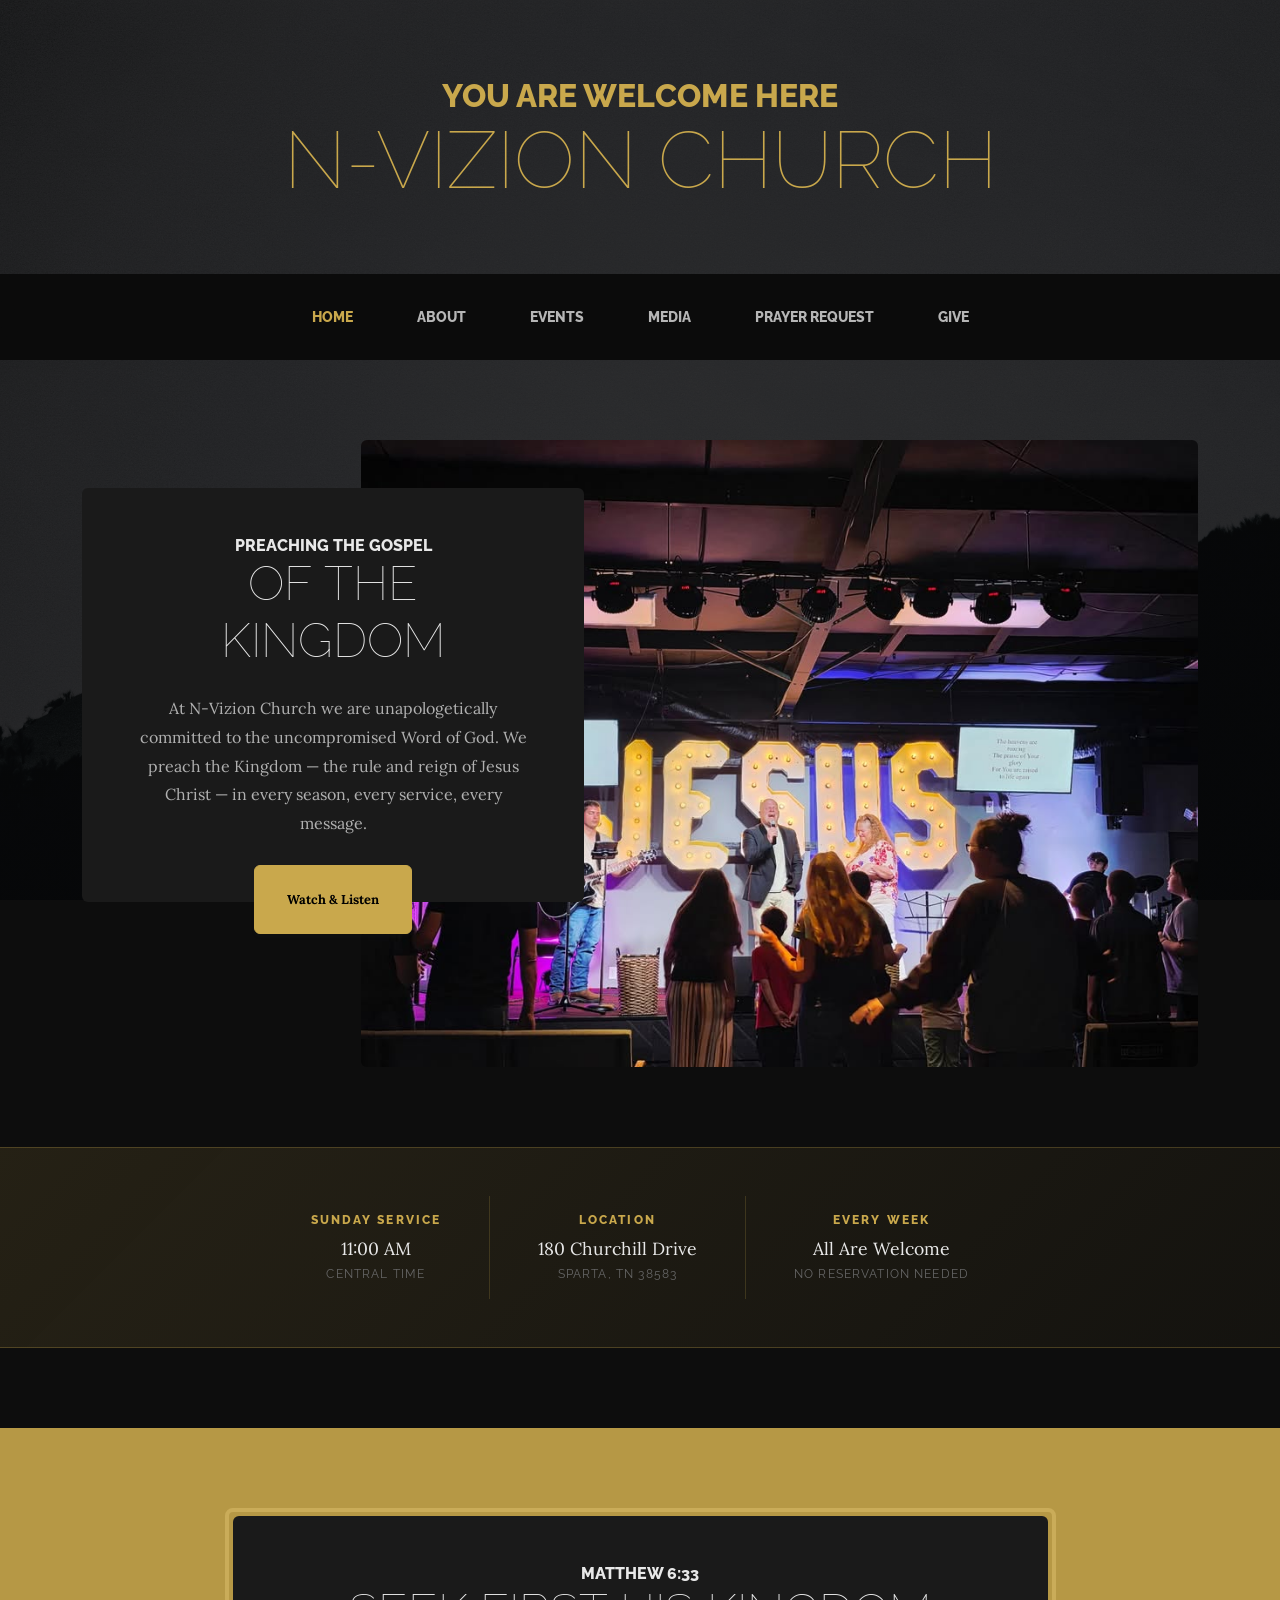
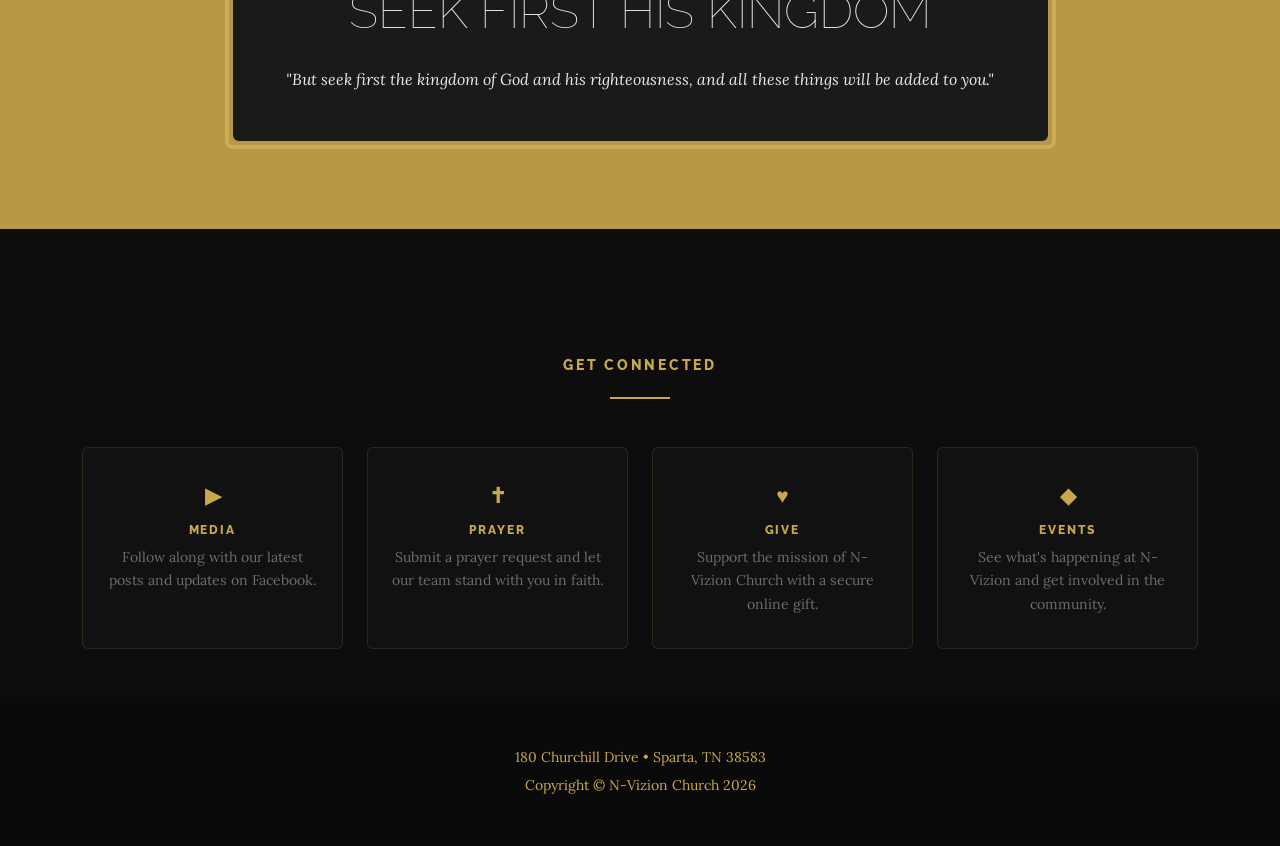
==== index.html @ b2f6b628 "V0.1" ====
<!DOCTYPE html>
<html lang="en">
    <head>
        <meta charset="utf-8" />
        <meta name="viewport" content="width=device-width, initial-scale=1, shrink-to-fit=no" />
        <meta name="description" content="N-Vizion Church — Sunday service at 11:00 AM in Sparta, TN" />
        <meta name="author" content="" />
        <title>N-Vizion Church</title>
        <link rel="icon" type="image/x-icon" href="assets/favicon.ico" />
        <link href="https://fonts.googleapis.com/css?family=Raleway:100,100i,200,200i,300,300i,400,400i,500,500i,600,600i,700,700i,800,800i,900,900i" rel="stylesheet" />
        <link href="https://fonts.googleapis.com/css?family=Lora:400,400i,700,700i" rel="stylesheet" />
        <link href="css/styles.css" rel="stylesheet" />
        <style>
            .divider-gold {
                width: 60px;
                height: 2px;
                background-color: #c9a84c;
                margin: 1.5rem auto;
            }

            /* ── Service info band ── */
            .service-band {
                background: linear-gradient(135deg, rgba(201,168,76,0.13) 0%, rgba(201,168,76,0.04) 100%);
                border-top: 1px solid rgba(201,168,76,0.27);
                border-bottom: 1px solid rgba(201,168,76,0.27);
                padding: 3rem 0;
            }
            .service-grid {
                display: flex;
                justify-content: center;
                align-items: stretch;
                gap: 0;
                flex-wrap: wrap;
            }
            .service-item {
                text-align: center;
                padding: 1rem 3rem;
                border-right: 1px solid rgba(201,168,76,0.2);
            }
            .service-item:last-child { border-right: none; }
            @media (max-width: 576px) {
                .service-item { border-right: none; border-bottom: 1px solid rgba(201,168,76,0.2); padding: 1.25rem 1.5rem; }
                .service-item:last-child { border-bottom: none; }
            }
            .service-item .label {
                font-family: 'Raleway', sans-serif;
                font-weight: 800;
                font-size: 0.72rem;
                letter-spacing: 0.18em;
                text-transform: uppercase;
                color: #c9a84c;
                margin-bottom: 0.4rem;
            }
            .service-item .value {
                font-family: 'Lora', serif;
                font-size: 1.1rem;
                color: #e8e8e8;
                line-height: 1.5;
            }
            .service-item .sub {
                font-family: 'Raleway', sans-serif;
                font-size: 0.72rem;
                color: #666;
                letter-spacing: 0.1em;
                text-transform: uppercase;
                margin-top: 0.2rem;
            }

            /* ── Quick links row ── */
            .quick-links {
                padding: 3rem 0;
            }
            .quick-link-card {
                background-color: #111111;
                border: 1px solid rgba(201,168,76,0.15);
                border-radius: 0.375rem;
                padding: 2rem 1.5rem;
                text-align: center;
                text-decoration: none;
                display: block;
                height: 100%;
                transition: border-color 0.2s, transform 0.15s;
            }
            .quick-link-card:hover {
                border-color: rgba(201,168,76,0.5);
                transform: translateY(-3px);
                text-decoration: none;
            }
            .quick-link-card .ql-symbol {
                font-family: 'Raleway', sans-serif;
                font-size: 1.3rem;
                font-weight: 800;
                color: #c9a84c;
                display: block;
                margin-bottom: 0.75rem;
            }
            .quick-link-card h4 {
                font-family: 'Raleway', sans-serif;
                font-weight: 800;
                font-size: 0.78rem;
                letter-spacing: 0.16em;
                text-transform: uppercase;
                color: #c9a84c;
                margin-bottom: 0.5rem;
            }
            .quick-link-card p {
                font-family: 'Lora', serif;
                font-size: 0.88rem;
                color: #6c6c6c;
                margin-bottom: 0;
                line-height: 1.65;
            }
        </style>
    </head>
    <body>
        <header>
            <h1 class="site-heading text-center text-faded d-none d-lg-block">
                <span class="site-heading-upper text-primary mb-3">You Are Welcome Here</span>
                <span class="site-heading-lower">N-Vizion Church</span>
            </h1>
        </header>

        <nav class="navbar navbar-expand-lg navbar-dark py-lg-4" id="mainNav">
            <div class="container">
                <a class="navbar-brand text-uppercase fw-bold d-lg-none" href="index.html">N-Vizion</a>
                <button class="navbar-toggler" type="button" data-bs-toggle="collapse" data-bs-target="#navbarSupportedContent" aria-controls="navbarSupportedContent" aria-expanded="false" aria-label="Toggle navigation"><span class="navbar-toggler-icon"></span></button>
                <div class="collapse navbar-collapse" id="navbarSupportedContent">
                    <ul class="navbar-nav mx-auto">
                        <li class="nav-item active px-lg-4"><a class="nav-link text-uppercase" href="index.html">Home</a></li>
                        <li class="nav-item px-lg-4"><a class="nav-link text-uppercase" href="about.html">About</a></li>
                        <li class="nav-item px-lg-4"><a class="nav-link text-uppercase" href="Events.html">Events</a></li>
                        <li class="nav-item px-lg-4"><a class="nav-link text-uppercase" href="Media.html">Media</a></li>
                        <li class="nav-item px-lg-4"><a class="nav-link text-uppercase" href="Prayer Request.html">Prayer Request</a></li>
                        <li class="nav-item px-lg-4"><a class="nav-link text-uppercase" href="Give.html">Give</a></li>
                    </ul>
                </div>
            </div>
        </nav>

        <!-- Intro image + Kingdom message -->
        <section class="page-section clearfix">
            <div class="container">
                <div class="intro">
                    <img class="intro-img img-fluid mb-3 mb-lg-0 rounded" src="assets/img/intro.jpg" alt="N-Vizion Church" />
                    <div class="intro-text left-0 text-center bg-faded p-5 rounded">
                        <h2 class="section-heading mb-4">
                            <span class="section-heading-upper">Preaching the Gospel</span>
                            <span class="section-heading-lower">of the Kingdom</span>
                        </h2>
                        <p class="mb-3" style="font-family:'Lora',serif; color:#b0b0b0; line-height:1.8;">
                            At N-Vizion Church we are unapologetically committed to the uncompromised Word of God. We preach the Kingdom — the rule and reign of Jesus Christ — in every season, every service, every message.
                        </p>
                        <div class="intro-button mx-auto">
                            <a class="btn btn-primary btn-xl" href="Media.html">Watch &amp; Listen</a>
                        </div>
                    </div>
                </div>
            </div>
        </section>

        <!-- Service info band -->
        <div class="service-band">
            <div class="container">
                <div class="service-grid">
                    <div class="service-item">
                        <div class="label">Sunday Service</div>
                        <div class="value">11:00 AM</div>
                        <div class="sub">Central Time</div>
                    </div>
                    <div class="service-item">
                        <div class="label">Location</div>
                        <div class="value">180 Churchill Drive</div>
                        <div class="sub">Sparta, TN 38583</div>
                    </div>
                    <div class="service-item">
                        <div class="label">Every Week</div>
                        <div class="value">All Are Welcome</div>
                        <div class="sub">No reservation needed</div>
                    </div>
                </div>
            </div>
        </div>

        <!-- Scripture CTA band -->
        <section class="page-section cta">
            <div class="container">
                <div class="row">
                    <div class="col-xl-9 mx-auto">
                        <div class="cta-inner bg-faded text-center rounded">
                            <h2 class="section-heading mb-4">
                                <span class="section-heading-upper">Matthew 6:33</span>
                                <span class="section-heading-lower">Seek First His Kingdom</span>
                            </h2>
                            <p class="mb-0" style="font-family:'Lora',serif; font-style:italic;">
                                "But seek first the kingdom of God and his righteousness, and all these things will be added to you."
                            </p>
                        </div>
                    </div>
                </div>
            </div>
        </section>

        <!-- Quick links -->
        <section class="quick-links">
            <div class="container">
                <div class="row justify-content-center mb-4">
                    <div class="col-12 text-center">
                        <h3 style="font-family:'Raleway',sans-serif; font-weight:800; font-size:0.85rem; letter-spacing:0.2em; text-transform:uppercase; color:#c9a84c;">Get Connected</h3>
                        <div class="divider-gold"></div>
                    </div>
                </div>
                <div class="row g-4 justify-content-center">
                    <div class="col-md-3 col-sm-6">
                        <a class="quick-link-card" href="Media.html">
                            <span class="ql-symbol">&#9654;&#65038;</span>
                            <h4>Media</h4>
                            <p>Follow along with our latest posts and updates on Facebook.</p>
                        </a>
                    </div>
                    <div class="col-md-3 col-sm-6">
                        <a class="quick-link-card" href="Prayer Request.html">
                            <span class="ql-symbol">&#10013;&#65038;</span>
                            <h4>Prayer</h4>
                            <p>Submit a prayer request and let our team stand with you in faith.</p>
                        </a>
                    </div>
                    <div class="col-md-3 col-sm-6">
                        <a class="quick-link-card" href="Give.html">
                            <span class="ql-symbol">&#9829;&#65038;</span>
                            <h4>Give</h4>
                            <p>Support the mission of N-Vizion Church with a secure online gift.</p>
                        </a>
                    </div>
                    <div class="col-md-3 col-sm-6">
                        <a class="quick-link-card" href="Events.html">
                            <span class="ql-symbol">&#9670;&#65038;</span>
                            <h4>Events</h4>
                            <p>See what's happening at N-Vizion and get involved in the community.</p>
                        </a>
                    </div>
                </div>
            </div>
        </section>

        <footer class="footer text-faded text-center py-5">
            <div class="container">
                <p class="m-0 small">180 Churchill Drive &bull; Sparta, TN 38583</p>
                <p class="m-0 small mt-1">Copyright &copy; N-Vizion Church 2026</p>
            </div>
        </footer>

        <script src="https://cdn.jsdelivr.net/npm/bootstrap@5.2.3/dist/js/bootstrap.bundle.min.js"></script>
        <script src="js/scripts.js"></script>
    </body>
</html>
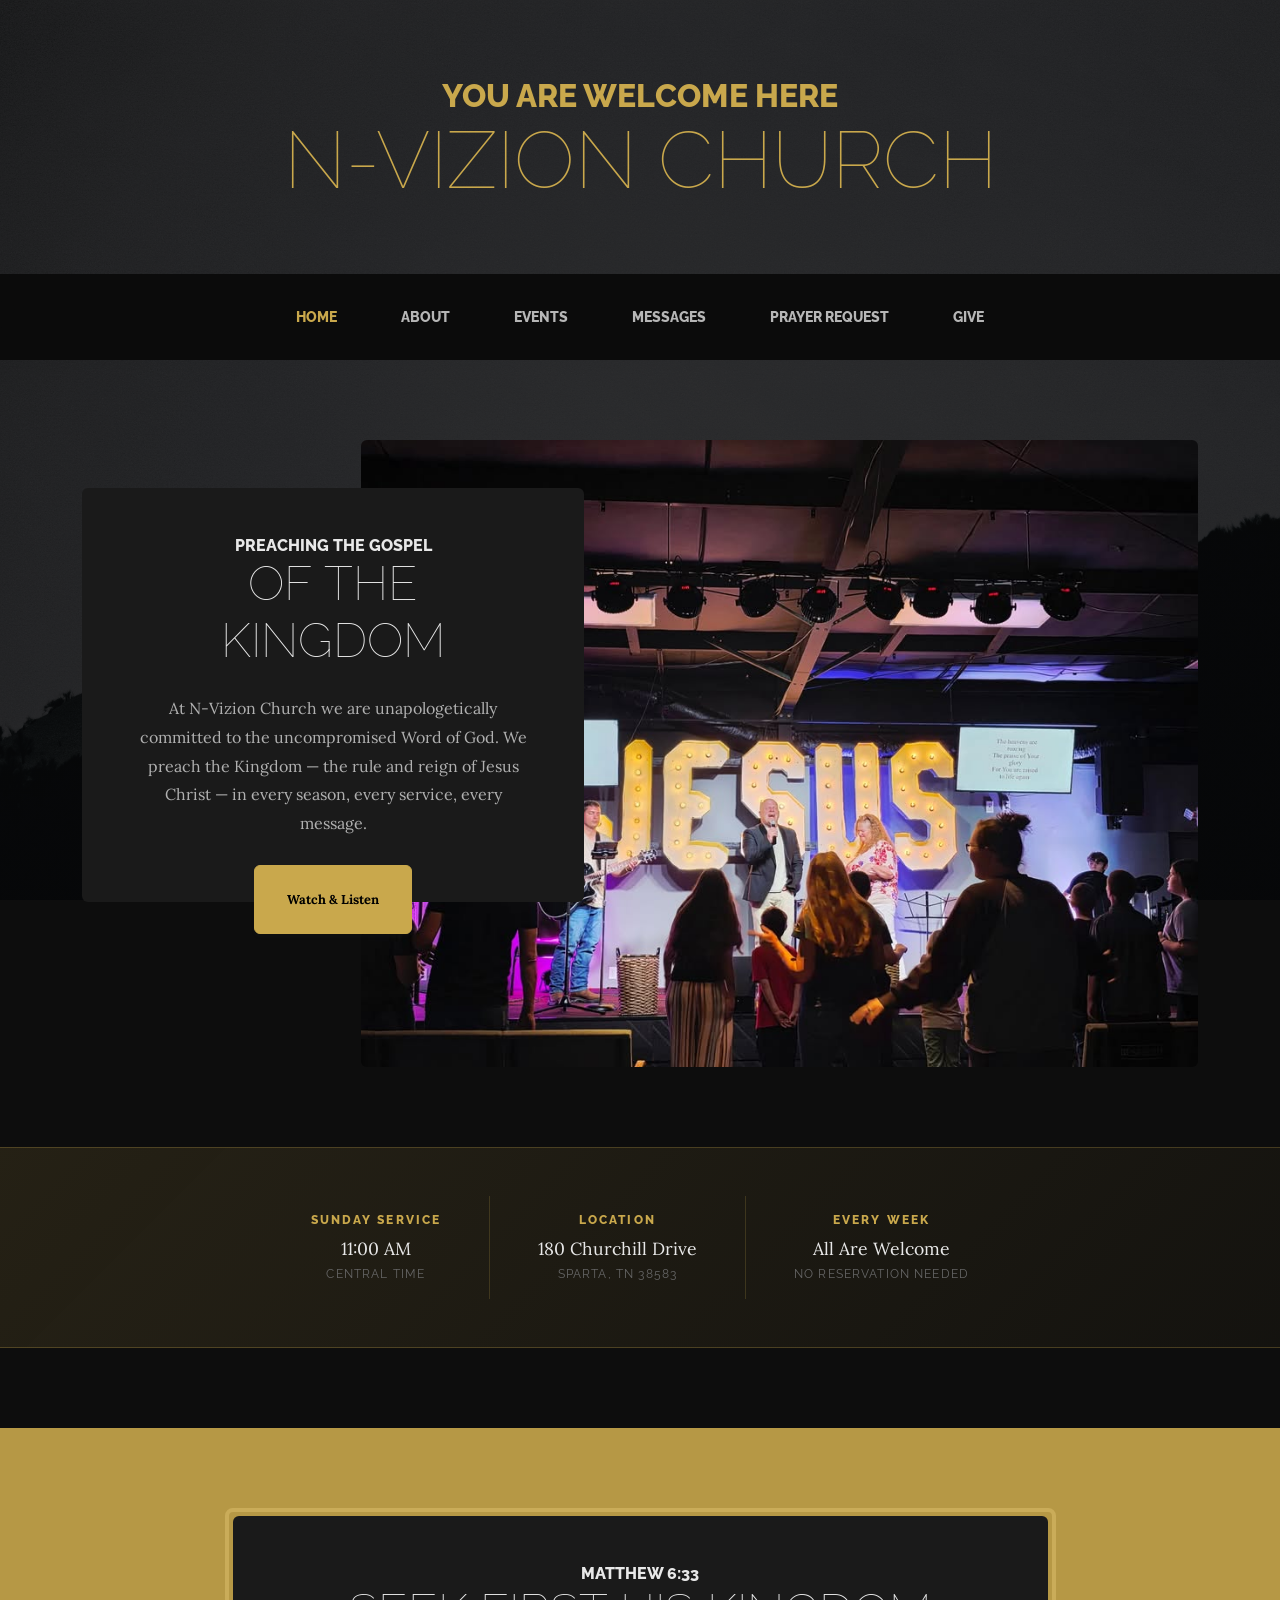
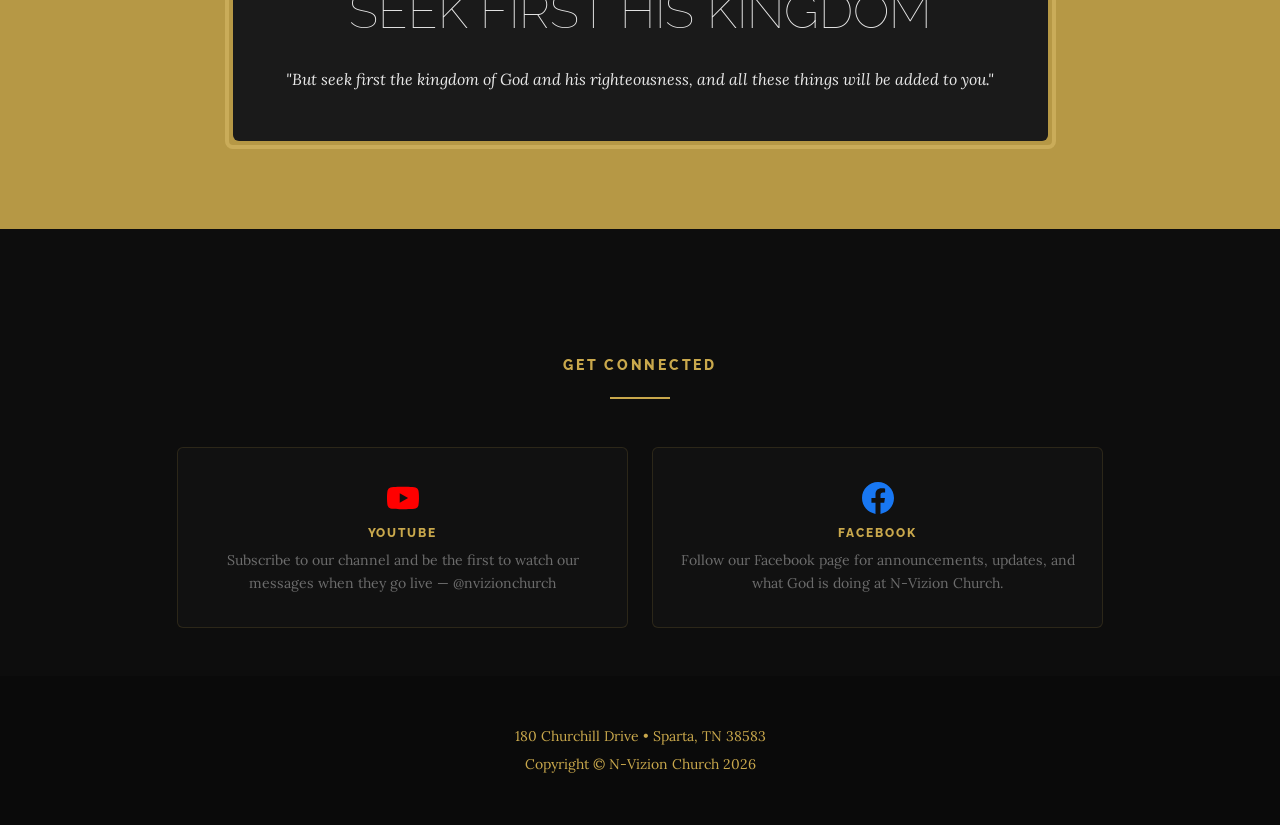
==== commit a6e88c6a: "1.10" ====
--- a/index.html
+++ b/index.html
@@ -10,6 +10,7 @@
         <link href="https://fonts.googleapis.com/css?family=Raleway:100,100i,200,200i,300,300i,400,400i,500,500i,600,600i,700,700i,800,800i,900,900i" rel="stylesheet" />
         <link href="https://fonts.googleapis.com/css?family=Lora:400,400i,700,700i" rel="stylesheet" />
         <link href="css/styles.css" rel="stylesheet" />
+        <link href="css/mobile.css" rel="stylesheet" />
         <style>
             .divider-gold {
                 width: 60px;
@@ -129,7 +130,7 @@
                         <li class="nav-item active px-lg-4"><a class="nav-link text-uppercase" href="index.html">Home</a></li>
                         <li class="nav-item px-lg-4"><a class="nav-link text-uppercase" href="about.html">About</a></li>
                         <li class="nav-item px-lg-4"><a class="nav-link text-uppercase" href="Events.html">Events</a></li>
-                        <li class="nav-item px-lg-4"><a class="nav-link text-uppercase" href="Media.html">Media</a></li>
+                        <li class="nav-item px-lg-4"><a class="nav-link text-uppercase" href="Media.html">Messages</a></li>
                         <li class="nav-item px-lg-4"><a class="nav-link text-uppercase" href="Prayer Request.html">Prayer Request</a></li>
                         <li class="nav-item px-lg-4"><a class="nav-link text-uppercase" href="Give.html">Give</a></li>
                     </ul>
@@ -141,7 +142,7 @@
         <section class="page-section clearfix">
             <div class="container">
                 <div class="intro">
-                    <img class="intro-img img-fluid mb-3 mb-lg-0 rounded" src="assets/img/intro.jpg" alt="N-Vizion Church" />
+                    <img class="intro-img img-fluid mb-3 mb-lg-0 rounded" src="assets/img/intro.jpg" alt="N-Vizion Church" style="object-fit:cover; object-position: center 30%;" />
                     <div class="intro-text left-0 text-center bg-faded p-5 rounded">
                         <h2 class="section-heading mb-4">
                             <span class="section-heading-upper">Preaching the Gospel</span>
@@ -200,7 +201,7 @@
             </div>
         </section>
 
-        <!-- Quick links -->
+        <!-- Get Connected — Socials -->
         <section class="quick-links">
             <div class="container">
                 <div class="row justify-content-center mb-4">
@@ -210,34 +211,33 @@
                     </div>
                 </div>
                 <div class="row g-4 justify-content-center">
-                    <div class="col-md-3 col-sm-6">
-                        <a class="quick-link-card" href="Media.html">
-                            <span class="ql-symbol">&#9654;&#65038;</span>
-                            <h4>Media</h4>
-                            <p>Follow along with our latest posts and updates on Facebook.</p>
+
+                    <!-- YouTube -->
+                    <div class="col-md-5 col-sm-10">
+                        <a class="quick-link-card social-card" href="https://www.youtube.com/@nvizionchurch" target="_blank" rel="noopener noreferrer">
+                            <span class="ql-symbol social-icon yt-icon">
+                                <svg viewBox="0 0 24 24" xmlns="http://www.w3.org/2000/svg" style="width:2rem;height:2rem;fill:#ff0000;display:inline-block;vertical-align:middle;">
+                                    <path d="M23.498 6.186a3.016 3.016 0 0 0-2.122-2.136C19.505 3.545 12 3.545 12 3.545s-7.505 0-9.377.505A3.017 3.017 0 0 0 .502 6.186C0 8.07 0 12 0 12s0 3.93.502 5.814a3.016 3.016 0 0 0 2.122 2.136c1.871.505 9.376.505 9.376.505s7.505 0 9.377-.505a3.015 3.015 0 0 0 2.122-2.136C24 15.93 24 12 24 12s0-3.93-.502-5.814zM9.545 15.568V8.432L15.818 12l-6.273 3.568z"/>
+                                </svg>
+                            </span>
+                            <h4>YouTube</h4>
+                            <p>Subscribe to our channel and be the first to watch our messages when they go live — @nvizionchurch</p>
                         </a>
                     </div>
-                    <div class="col-md-3 col-sm-6">
-                        <a class="quick-link-card" href="Prayer Request.html">
-                            <span class="ql-symbol">&#10013;&#65038;</span>
-                            <h4>Prayer</h4>
-                            <p>Submit a prayer request and let our team stand with you in faith.</p>
+
+                    <!-- Facebook -->
+                    <div class="col-md-5 col-sm-10">
+                        <a class="quick-link-card social-card" href="https://www.facebook.com/profile.php?id=100090860762618&mibextid=ZbWKwL" target="_blank" rel="noopener noreferrer">
+                            <span class="ql-symbol social-icon fb-icon">
+                                <svg viewBox="0 0 24 24" xmlns="http://www.w3.org/2000/svg" style="width:2rem;height:2rem;fill:#1877f2;display:inline-block;vertical-align:middle;">
+                                    <path d="M24 12.073c0-6.627-5.373-12-12-12s-12 5.373-12 12c0 5.99 4.388 10.954 10.125 11.854v-8.385H7.078v-3.47h3.047V9.43c0-3.007 1.792-4.669 4.533-4.669 1.312 0 2.686.235 2.686.235v2.953H15.83c-1.491 0-1.956.925-1.956 1.874v2.25h3.328l-.532 3.47h-2.796v8.385C19.612 23.027 24 18.062 24 12.073z"/>
+                                </svg>
+                            </span>
+                            <h4>Facebook</h4>
+                            <p>Follow our Facebook page for announcements, updates, and what God is doing at N-Vizion Church.</p>
                         </a>
                     </div>
-                    <div class="col-md-3 col-sm-6">
-                        <a class="quick-link-card" href="Give.html">
-                            <span class="ql-symbol">&#9829;&#65038;</span>
-                            <h4>Give</h4>
-                            <p>Support the mission of N-Vizion Church with a secure online gift.</p>
-                        </a>
-                    </div>
-                    <div class="col-md-3 col-sm-6">
-                        <a class="quick-link-card" href="Events.html">
-                            <span class="ql-symbol">&#9670;&#65038;</span>
-                            <h4>Events</h4>
-                            <p>See what's happening at N-Vizion and get involved in the community.</p>
-                        </a>
-                    </div>
+
                 </div>
             </div>
         </section>
--- a/css/mobile.css
+++ b/css/mobile.css
@@ -0,0 +1,314 @@
+/*
+ * N-Vizion Church — Mobile Stylesheet
+ * Loaded after styles.css on every page.
+ * Covers all custom components across the site at three breakpoints:
+ *   md  ≤ 991px  (tablets in portrait, large phones landscape)
+ *   sm  ≤ 767px  (phones landscape / small tablets)
+ *   xs  ≤ 575px  (phones portrait — primary mobile target)
+ */
+
+/* ─────────────────────────────────────────────
+   GLOBAL
+───────────────────────────────────────────── */
+@media (max-width: 991px) {
+    .page-section { padding-top: 3.5rem; padding-bottom: 3.5rem; }
+    .section-heading-lower { font-size: 2.25rem; }
+}
+
+@media (max-width: 767px) {
+    .page-section { padding-top: 2.75rem; padding-bottom: 2.75rem; }
+    .section-heading-lower {
+        font-size: 1.85rem;
+        word-break: break-word;
+        overflow-wrap: break-word;
+    }
+    .section-heading-upper { font-size: 0.7rem; letter-spacing: 0.15em; }
+}
+
+@media (max-width: 575px) {
+    .page-section { padding-top: 2.25rem; padding-bottom: 2.25rem; }
+    .section-heading-lower { font-size: 1.45rem; }
+
+    /* Prevent horizontal overflow */
+    body { overflow-x: hidden; }
+    .container { padding-left: 1.1rem; padding-right: 1.1rem; }
+
+    /* Guard all headings against overflow */
+    .section-heading-lower,
+    .section-heading-upper,
+    h2, h3, h4 {
+        word-break: break-word;
+        overflow-wrap: break-word;
+    }
+
+    /* CTA inner box */
+    .cta-inner { padding: 2rem 1.25rem !important; }
+    .cta-inner p { font-size: 0.9rem !important; }
+}
+
+/* ─────────────────────────────────────────────
+   NAVIGATION
+───────────────────────────────────────────── */
+@media (max-width: 991px) {
+    /* Give the collapsed nav some breathing room */
+    #navbarSupportedContent .navbar-nav { padding: 0.75rem 0; }
+    #navbarSupportedContent .nav-item { text-align: center; padding: 0 !important; }
+    #navbarSupportedContent .nav-link { padding: 0.6rem 1rem !important; }
+}
+
+/* ─────────────────────────────────────────────
+   HOME PAGE — service band
+───────────────────────────────────────────── */
+@media (max-width: 575px) {
+    .service-grid { flex-direction: column; }
+    .service-item {
+        border-right: none !important;
+        border-bottom: 1px solid rgba(201,168,76,0.2);
+        padding: 1.1rem 1rem;
+        width: 100%;
+    }
+    .service-item:last-child { border-bottom: none; }
+    .service-item .value { font-size: 1rem; }
+}
+
+/* ─────────────────────────────────────────────
+   HOME PAGE — Get Connected social cards
+───────────────────────────────────────────── */
+@media (max-width: 575px) {
+    .quick-link-card { padding: 1.5rem 1.1rem; }
+    .quick-link-card h4 { font-size: 0.8rem; }
+    .quick-link-card p { font-size: 0.85rem; }
+}
+
+/* ─────────────────────────────────────────────
+   ABOUT PAGE — pastor section (photo + letter)
+───────────────────────────────────────────── */
+@media (max-width: 767px) {
+    .pastor-photo {
+        max-height: 380px;
+        width: 100%;
+    }
+}
+
+@media (max-width: 575px) {
+    .pastor-photo { max-height: 280px; }
+
+    .welcome-card { padding: 1.75rem 1.25rem !important; }
+    .welcome-card p { font-size: 0.95rem; }
+    .welcome-signature { font-size: 0.68rem; }
+}
+
+/* ─────────────────────────────────────────────
+   ABOUT PAGE — belief cards
+───────────────────────────────────────────── */
+@media (max-width: 575px) {
+    .belief-card { padding: 1.5rem 1.25rem; }
+    .belief-card p { font-size: 0.88rem; }
+}
+
+/* ─────────────────────────────────────────────
+   ABOUT PAGE — Life at N-Vizion gallery
+───────────────────────────────────────────── */
+@media (max-width: 767px) {
+    .gallery-photo[style*="height:420px"] {
+        height: 260px !important;
+    }
+    .gallery-photo-tall { height: 240px !important; }
+}
+
+@media (max-width: 575px) {
+    .gallery-photo[style*="height:420px"] {
+        height: 200px !important;
+    }
+    .gallery-photo-tall { height: 200px !important; }
+    .gallery-photo-short { height: 160px !important; }
+    .gallery-caption { font-size: 0.6rem; }
+}
+
+/* ─────────────────────────────────────────────
+   ABOUT PAGE — visit strip
+───────────────────────────────────────────── */
+@media (max-width: 575px) {
+    .visit-strip { padding: 1.25rem 1rem; }
+    .visit-item {
+        border-right: none !important;
+        border-bottom: 1px solid rgba(201,168,76,0.15);
+        padding: 0.85rem 1rem;
+    }
+    .visit-item:last-child { border-bottom: none !important; }
+    .visit-item .v-value { font-size: 0.95rem; }
+}
+
+/* ─────────────────────────────────────────────
+   GIVE PAGE — giving card
+───────────────────────────────────────────── */
+@media (max-width: 575px) {
+    .giving-card { padding: 2.25rem 1.25rem !important; }
+
+    .btn-give {
+        display: block;
+        width: 100%;
+        text-align: center;
+        padding: 1rem 1.5rem !important;
+    }
+
+    .secure-badges {
+        flex-direction: column;
+        align-items: center;
+        gap: 0.65rem !important;
+    }
+
+    .give-way-card { padding: 1.5rem 1.1rem; }
+    .give-way-card p { font-size: 0.88rem; }
+}
+
+/* ─────────────────────────────────────────────
+   GIVE PAGE — scripture band
+───────────────────────────────────────────── */
+@media (max-width: 575px) {
+    .scripture-text, .promise-text {
+        font-size: 1rem !important;
+        line-height: 1.75 !important;
+    }
+    .scripture-band, .promise-band { padding: 2rem 0; }
+}
+
+/* ─────────────────────────────────────────────
+   PRAYER REQUEST PAGE — pillars
+───────────────────────────────────────────── */
+@media (max-width: 575px) {
+    .pillar-item { padding: 1rem 1rem; }
+    .pillar-icon { font-size: 1.2rem; }
+    .pillar-item h4 { font-size: 0.72rem; }
+    .pillar-item p { font-size: 0.85rem; max-width: 100%; }
+}
+
+/* ─────────────────────────────────────────────
+   PRAYER REQUEST PAGE — form
+───────────────────────────────────────────── */
+@media (max-width: 575px) {
+    .prayer-form { padding: 1.75rem 1.1rem !important; }
+    .prayer-form .form-row { grid-template-columns: 1fr !important; gap: 0 !important; }
+    .prayer-form textarea { min-height: 180px !important; }
+
+    /* Radio buttons: stack on very narrow screens */
+    .radio-group {
+        flex-direction: column;
+        gap: 0.65rem;
+    }
+
+    /* Submit row: stack button and note */
+    .d-flex.align-items-center.justify-content-between.flex-wrap {
+        flex-direction: column;
+        align-items: flex-start !important;
+        gap: 0.75rem;
+    }
+
+    .btn-submit {
+        width: 100%;
+        text-align: center;
+        padding: 0.9rem 1.5rem !important;
+    }
+}
+
+/* ─────────────────────────────────────────────
+   MESSAGES PAGE — coming-soon card
+───────────────────────────────────────────── */
+@media (max-width: 575px) {
+    .coming-soon-card { padding: 2.25rem 1.25rem !important; }
+    .coming-soon-card p { font-size: 0.92rem; }
+    .coming-soon-symbol { font-size: 1.5rem; }
+
+    .btn-youtube {
+        width: 100%;
+        justify-content: center;
+        text-align: center;
+        font-size: 0.78rem !important;
+    }
+
+    /* Notify strip: stack on mobile */
+    .notify-strip {
+        flex-direction: column;
+        text-align: center;
+        padding: 1.25rem 1rem;
+    }
+    .notify-strip .btn-youtube {
+        align-self: center;
+    }
+}
+
+/* ─────────────────────────────────────────────
+   MESSAGES PAGE — video placeholder grid
+───────────────────────────────────────────── */
+@media (max-width: 575px) {
+    .video-card-body { padding: 0.85rem 1rem 1.1rem; }
+    .video-card-title { font-size: 0.82rem; }
+    .grid-label { font-size: 0.7rem; letter-spacing: 0.14em; }
+}
+
+/* ─────────────────────────────────────────────
+   MAINTENANCE PAGES (Events placeholder)
+───────────────────────────────────────────── */
+@media (max-width: 767px) {
+    .maintenance-card { padding: 2.75rem 1.75rem; }
+    .maintenance-symbol { font-size: 2rem; }
+    .maintenance-card p { font-size: 0.92rem; }
+}
+
+@media (max-width: 575px) {
+    .maintenance-card {
+        padding: 2rem 1.1rem !important;
+        /* Ensure nothing bleeds outside the card */
+        overflow: hidden;
+        max-width: 100%;
+    }
+
+    /* Shrink the [ ! ] badge */
+    .maintenance-symbol {
+        font-size: 1.5rem;
+        letter-spacing: 0.06em;
+        margin-bottom: 1rem;
+    }
+
+    /* Headings inside the card — keep them tight */
+    .maintenance-card .section-heading-upper {
+        font-size: 0.62rem;
+        letter-spacing: 0.14em;
+    }
+    .maintenance-card .section-heading-lower {
+        font-size: 1.25rem !important;
+        word-break: break-word;
+        overflow-wrap: break-word;
+        hyphens: auto;
+    }
+
+    .maintenance-card .divider-gold { margin: 1rem auto; }
+
+    .maintenance-card p {
+        font-size: 0.88rem;
+        line-height: 1.75;
+        margin-bottom: 1.5rem;
+    }
+
+    /* Stack the two buttons full-width */
+    .maintenance-card .d-flex {
+        flex-direction: column;
+        align-items: stretch;
+        gap: 0.75rem !important;
+    }
+    .maintenance-card .btn {
+        width: 100%;
+        text-align: center;
+        padding: 0.85rem 1rem !important;
+        font-size: 0.78rem !important;
+        letter-spacing: 0.12em;
+    }
+}
+
+/* ─────────────────────────────────────────────
+   FOOTER
+───────────────────────────────────────────── */
+@media (max-width: 575px) {
+    .footer { padding: 2rem 0 !important; }
+    .footer p { font-size: 0.72rem; }
+}
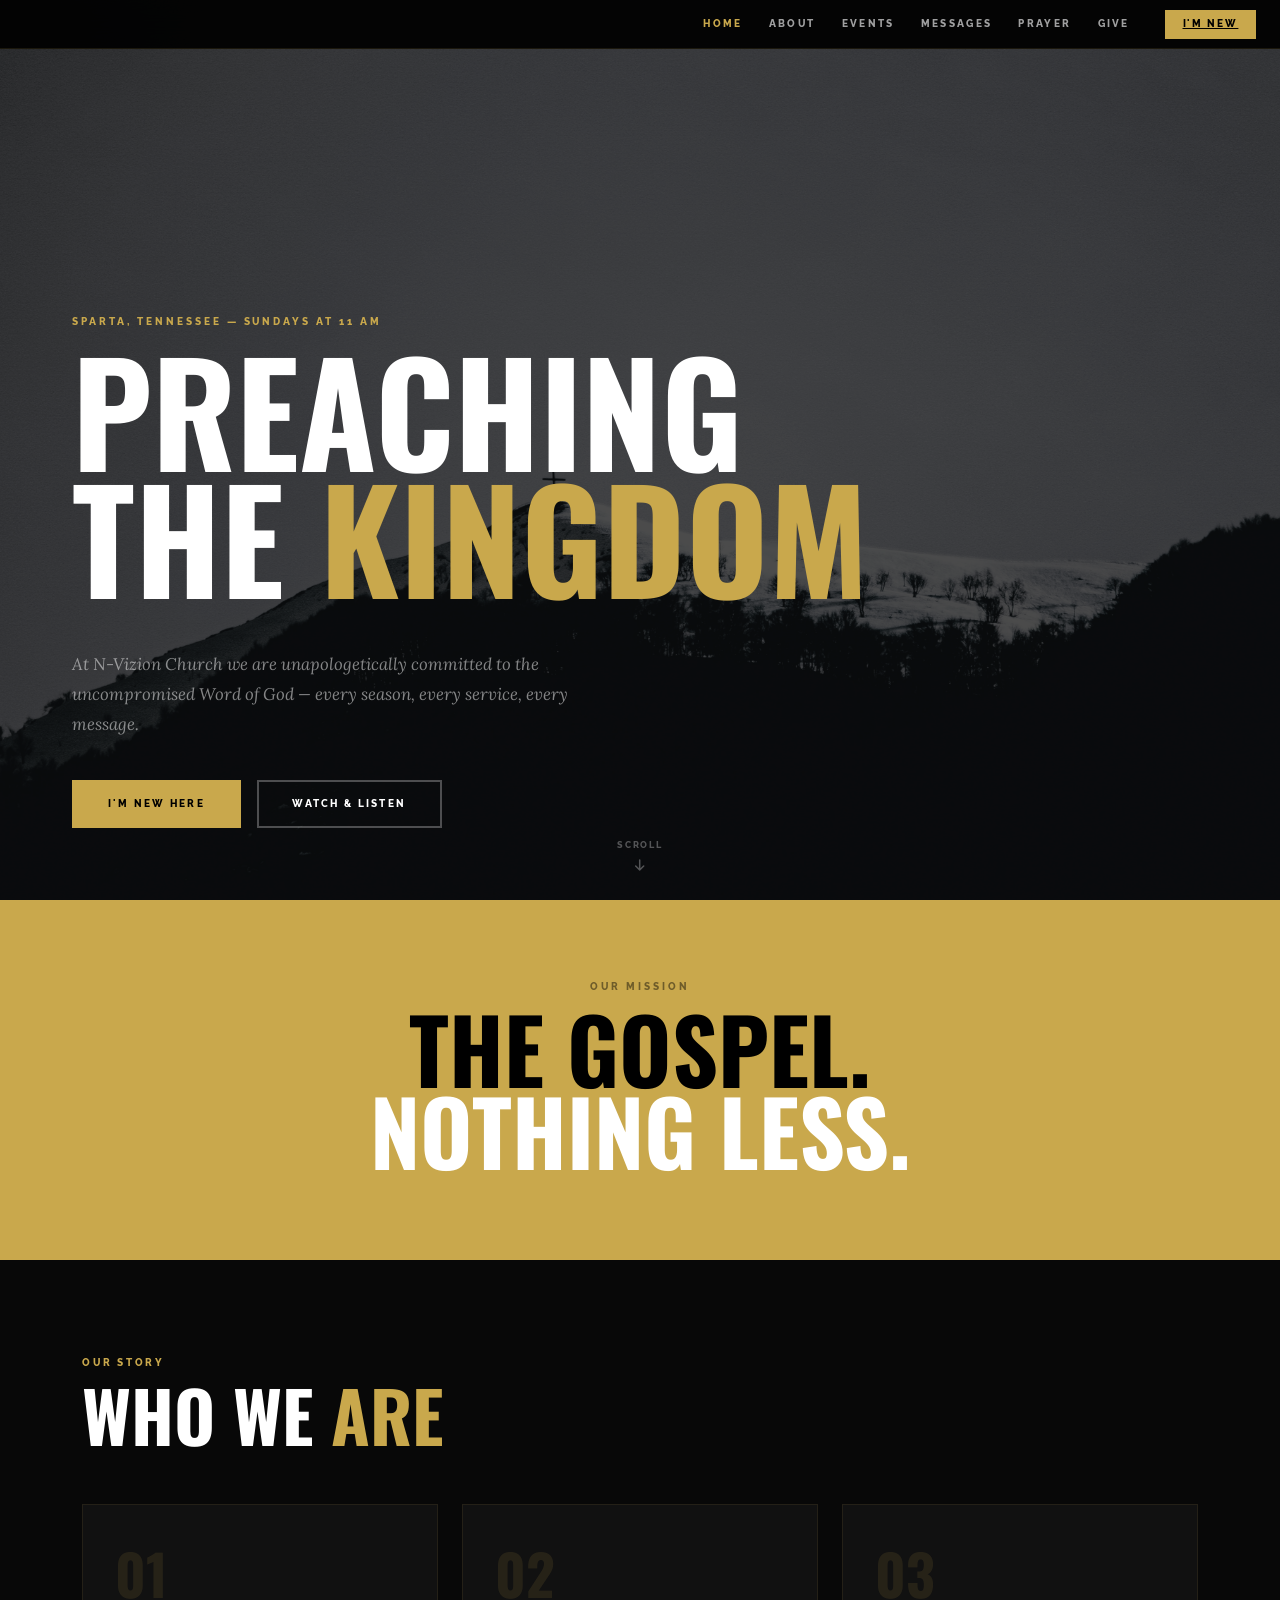
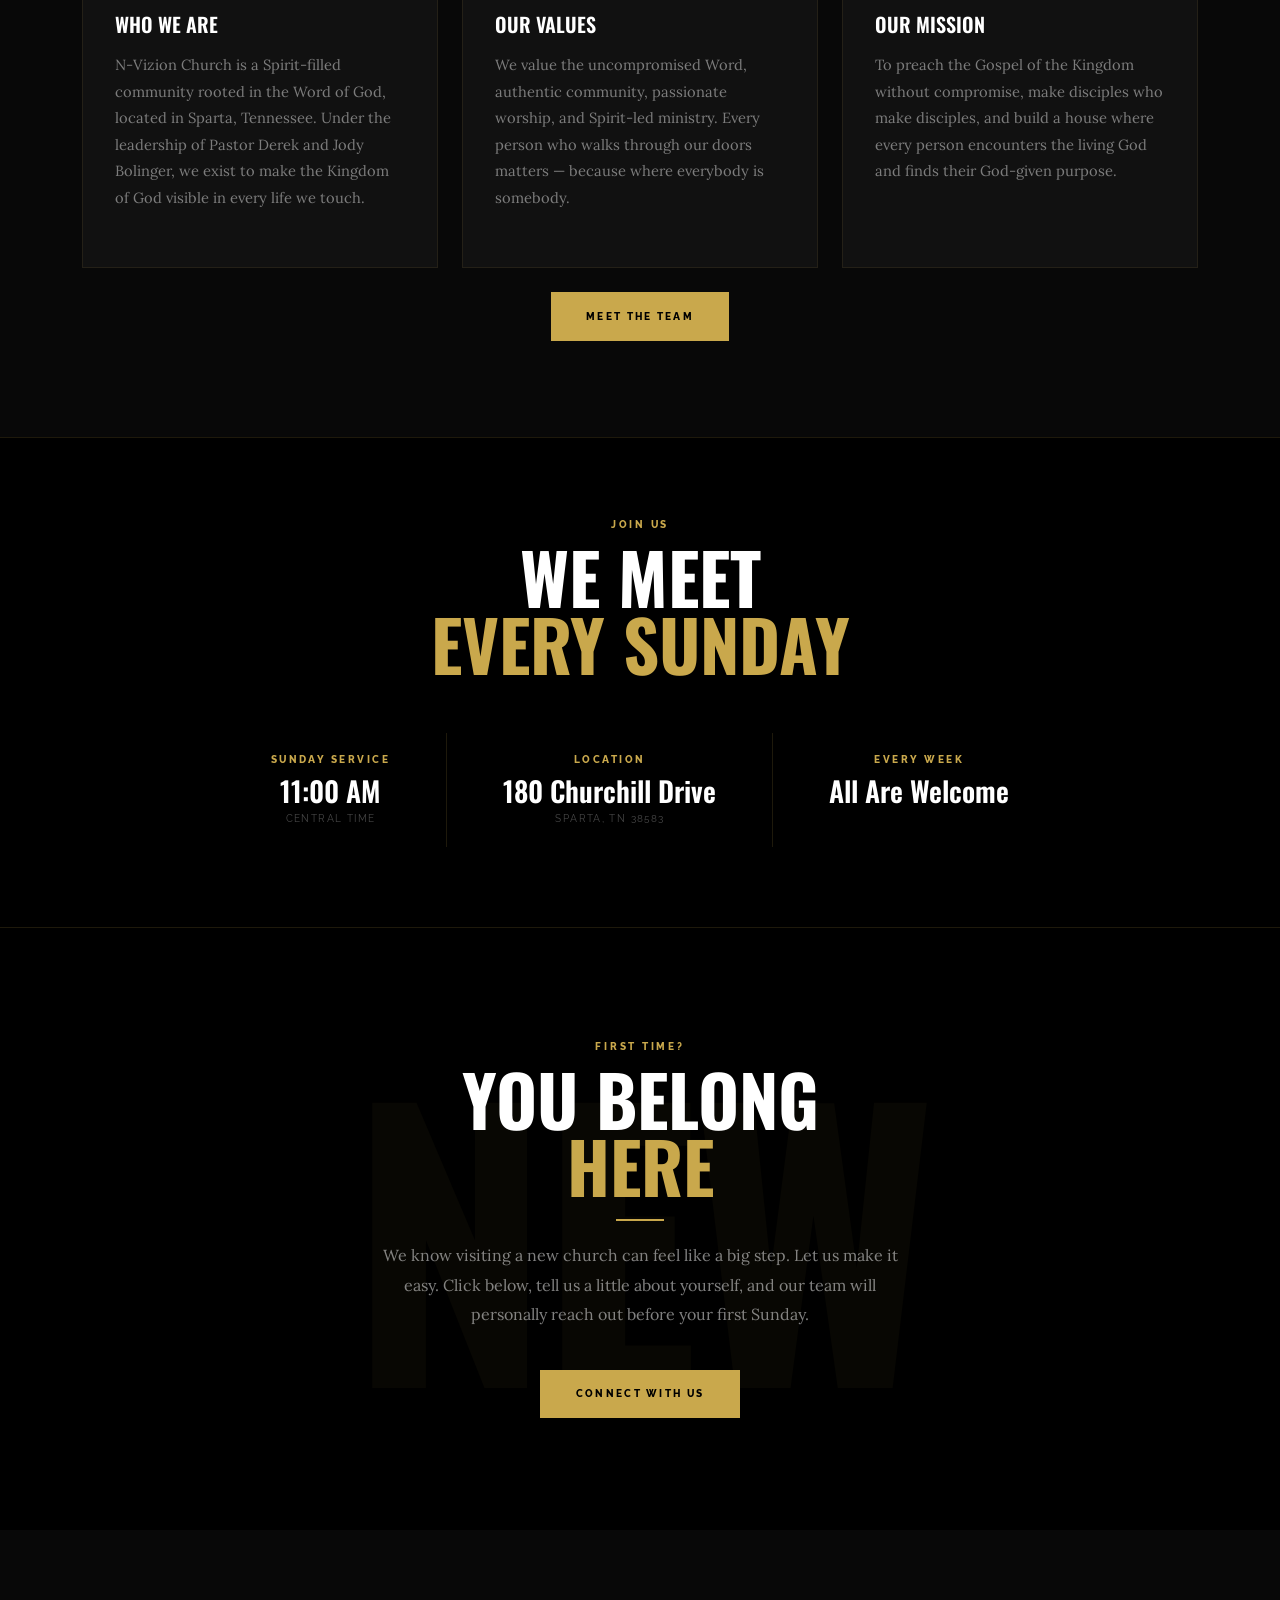
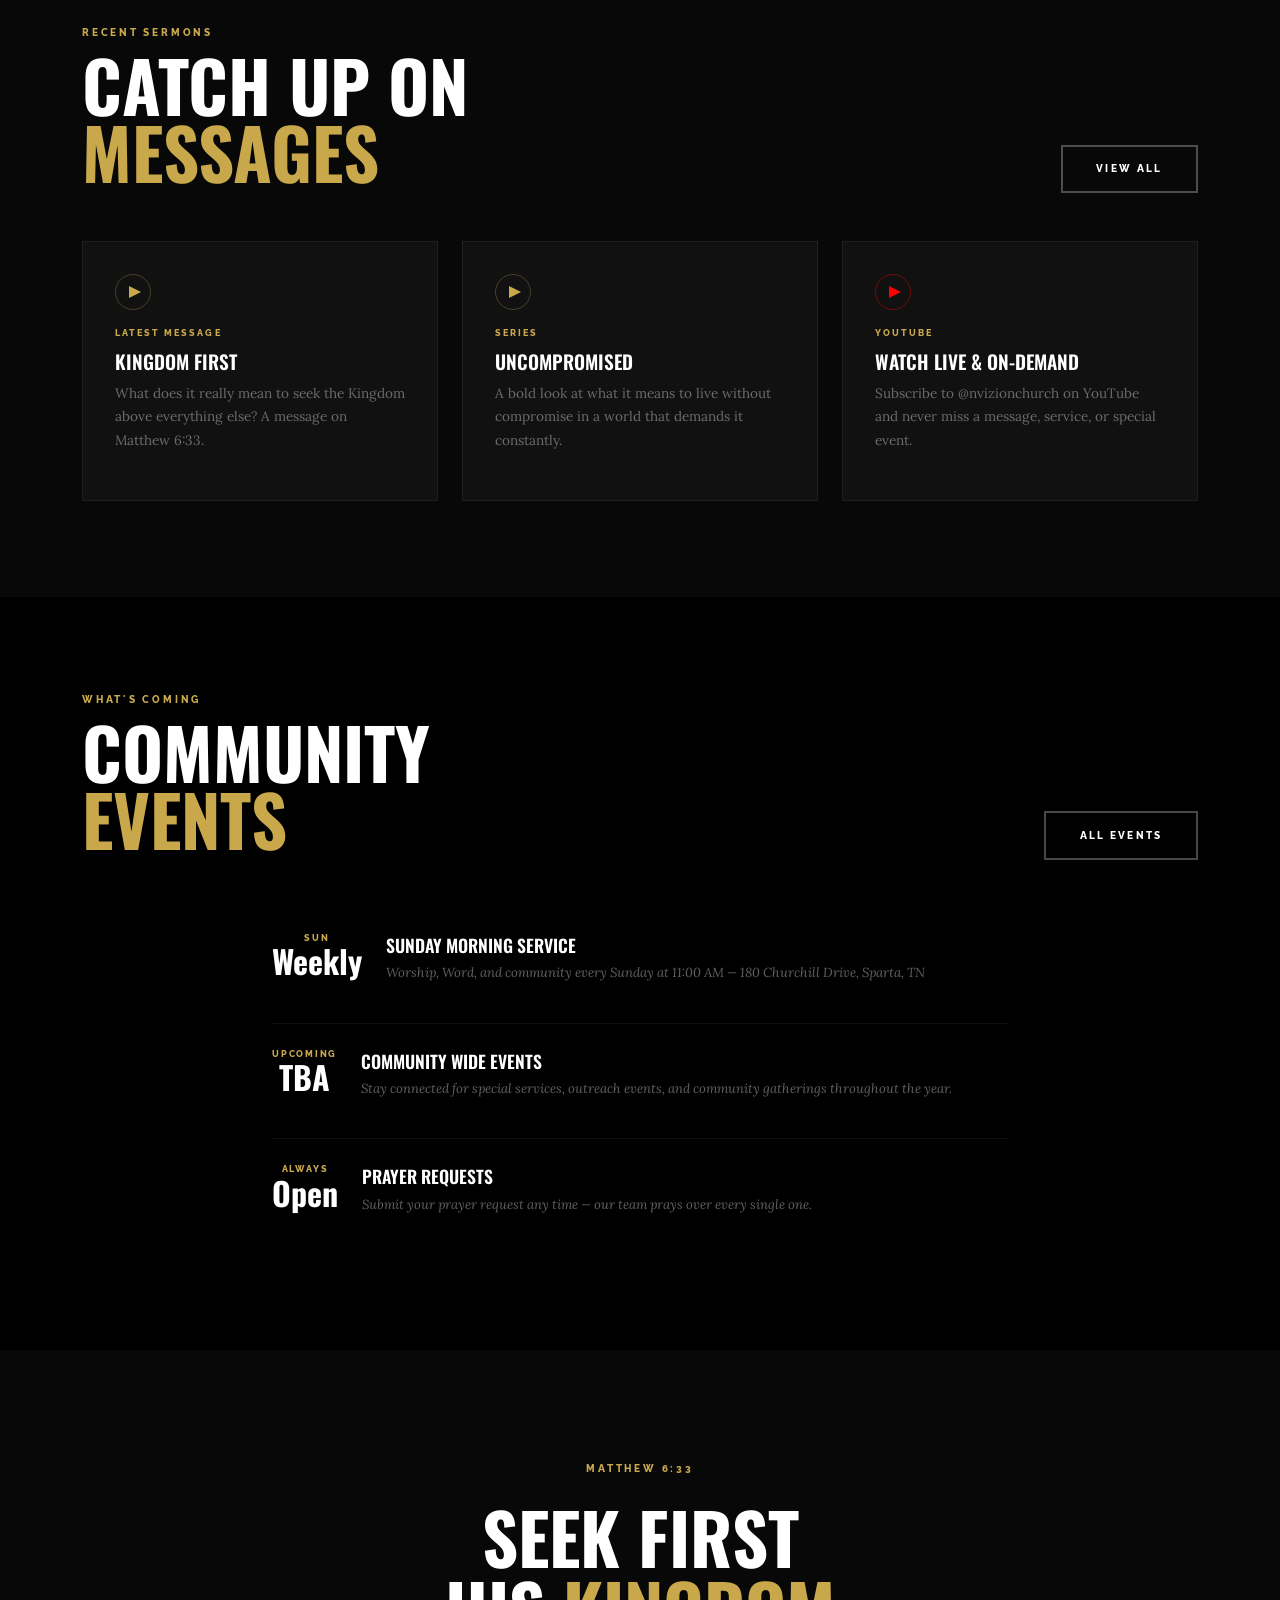
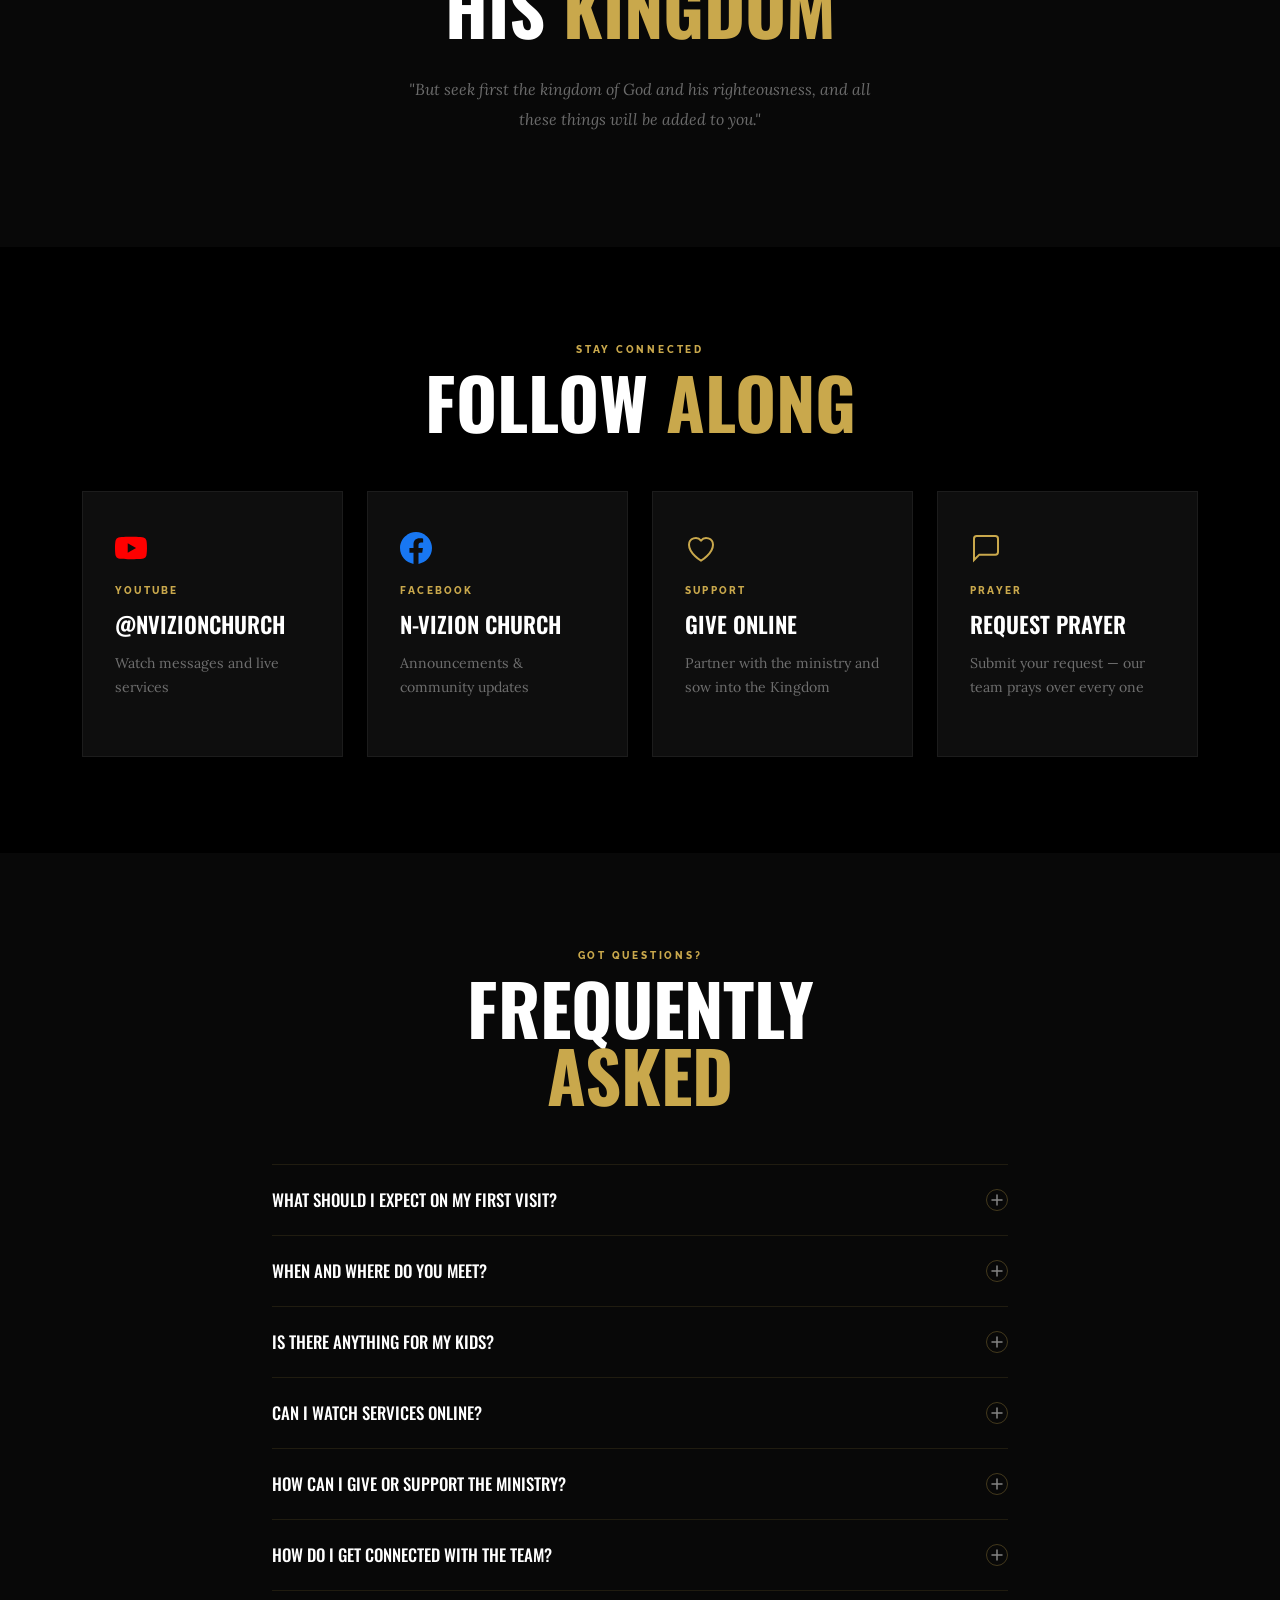
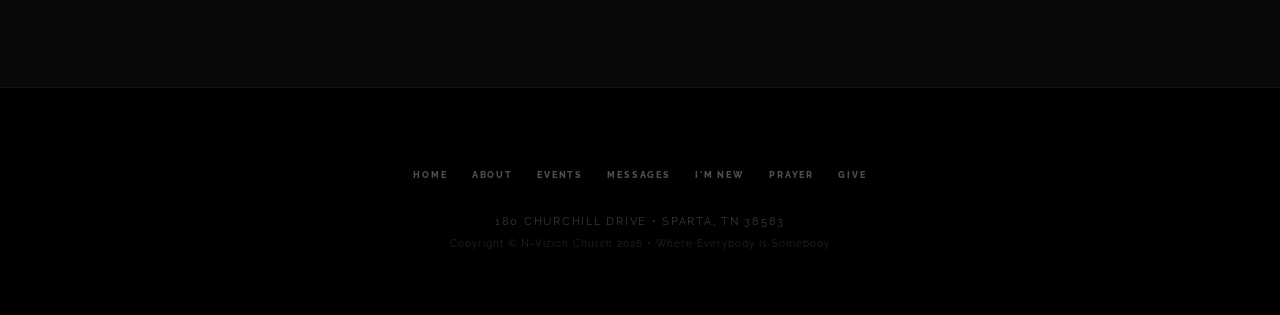
==== commit abaf9233: "V1.1" ====
--- a/index.html
+++ b/index.html
@@ -1,255 +1,814 @@
 <!DOCTYPE html>
 <html lang="en">
-    <head>
-        <meta charset="utf-8" />
-        <meta name="viewport" content="width=device-width, initial-scale=1, shrink-to-fit=no" />
-        <meta name="description" content="N-Vizion Church — Sunday service at 11:00 AM in Sparta, TN" />
-        <meta name="author" content="" />
-        <title>N-Vizion Church</title>
-        <link rel="icon" type="image/x-icon" href="assets/favicon.ico" />
-        <link href="https://fonts.googleapis.com/css?family=Raleway:100,100i,200,200i,300,300i,400,400i,500,500i,600,600i,700,700i,800,800i,900,900i" rel="stylesheet" />
-        <link href="https://fonts.googleapis.com/css?family=Lora:400,400i,700,700i" rel="stylesheet" />
-        <link href="css/styles.css" rel="stylesheet" />
-        <link href="css/mobile.css" rel="stylesheet" />
-        <style>
-            .divider-gold {
-                width: 60px;
-                height: 2px;
-                background-color: #c9a84c;
-                margin: 1.5rem auto;
-            }
-
-            /* ── Service info band ── */
-            .service-band {
-                background: linear-gradient(135deg, rgba(201,168,76,0.13) 0%, rgba(201,168,76,0.04) 100%);
-                border-top: 1px solid rgba(201,168,76,0.27);
-                border-bottom: 1px solid rgba(201,168,76,0.27);
-                padding: 3rem 0;
-            }
-            .service-grid {
-                display: flex;
-                justify-content: center;
-                align-items: stretch;
-                gap: 0;
-                flex-wrap: wrap;
-            }
-            .service-item {
-                text-align: center;
-                padding: 1rem 3rem;
-                border-right: 1px solid rgba(201,168,76,0.2);
-            }
-            .service-item:last-child { border-right: none; }
-            @media (max-width: 576px) {
-                .service-item { border-right: none; border-bottom: 1px solid rgba(201,168,76,0.2); padding: 1.25rem 1.5rem; }
-                .service-item:last-child { border-bottom: none; }
-            }
-            .service-item .label {
-                font-family: 'Raleway', sans-serif;
-                font-weight: 800;
-                font-size: 0.72rem;
-                letter-spacing: 0.18em;
-                text-transform: uppercase;
-                color: #c9a84c;
-                margin-bottom: 0.4rem;
-            }
-            .service-item .value {
-                font-family: 'Lora', serif;
-                font-size: 1.1rem;
-                color: #e8e8e8;
-                line-height: 1.5;
-            }
-            .service-item .sub {
-                font-family: 'Raleway', sans-serif;
-                font-size: 0.72rem;
-                color: #666;
-                letter-spacing: 0.1em;
-                text-transform: uppercase;
-                margin-top: 0.2rem;
-            }
-
-            /* ── Quick links row ── */
-            .quick-links {
-                padding: 3rem 0;
-            }
-            .quick-link-card {
-                background-color: #111111;
-                border: 1px solid rgba(201,168,76,0.15);
-                border-radius: 0.375rem;
-                padding: 2rem 1.5rem;
-                text-align: center;
-                text-decoration: none;
-                display: block;
-                height: 100%;
-                transition: border-color 0.2s, transform 0.15s;
-            }
-            .quick-link-card:hover {
-                border-color: rgba(201,168,76,0.5);
-                transform: translateY(-3px);
-                text-decoration: none;
-            }
-            .quick-link-card .ql-symbol {
-                font-family: 'Raleway', sans-serif;
-                font-size: 1.3rem;
-                font-weight: 800;
-                color: #c9a84c;
-                display: block;
-                margin-bottom: 0.75rem;
-            }
-            .quick-link-card h4 {
-                font-family: 'Raleway', sans-serif;
-                font-weight: 800;
-                font-size: 0.78rem;
-                letter-spacing: 0.16em;
-                text-transform: uppercase;
-                color: #c9a84c;
-                margin-bottom: 0.5rem;
-            }
-            .quick-link-card p {
-                font-family: 'Lora', serif;
-                font-size: 0.88rem;
-                color: #6c6c6c;
-                margin-bottom: 0;
-                line-height: 1.65;
-            }
-        </style>
-    </head>
-    <body>
-        <header>
-            <h1 class="site-heading text-center text-faded d-none d-lg-block">
-                <span class="site-heading-upper text-primary mb-3">You Are Welcome Here</span>
-                <span class="site-heading-lower">N-Vizion Church</span>
-            </h1>
-        </header>
-
-        <nav class="navbar navbar-expand-lg navbar-dark py-lg-4" id="mainNav">
-            <div class="container">
-                <a class="navbar-brand text-uppercase fw-bold d-lg-none" href="index.html">N-Vizion</a>
-                <button class="navbar-toggler" type="button" data-bs-toggle="collapse" data-bs-target="#navbarSupportedContent" aria-controls="navbarSupportedContent" aria-expanded="false" aria-label="Toggle navigation"><span class="navbar-toggler-icon"></span></button>
-                <div class="collapse navbar-collapse" id="navbarSupportedContent">
-                    <ul class="navbar-nav mx-auto">
-                        <li class="nav-item active px-lg-4"><a class="nav-link text-uppercase" href="index.html">Home</a></li>
-                        <li class="nav-item px-lg-4"><a class="nav-link text-uppercase" href="about.html">About</a></li>
-                        <li class="nav-item px-lg-4"><a class="nav-link text-uppercase" href="Events.html">Events</a></li>
-                        <li class="nav-item px-lg-4"><a class="nav-link text-uppercase" href="Media.html">Messages</a></li>
-                        <li class="nav-item px-lg-4"><a class="nav-link text-uppercase" href="Prayer Request.html">Prayer Request</a></li>
-                        <li class="nav-item px-lg-4"><a class="nav-link text-uppercase" href="Give.html">Give</a></li>
-                    </ul>
-                </div>
-            </div>
-        </nav>
-
-        <!-- Intro image + Kingdom message -->
-        <section class="page-section clearfix">
-            <div class="container">
-                <div class="intro">
-                    <img class="intro-img img-fluid mb-3 mb-lg-0 rounded" src="assets/img/intro.jpg" alt="N-Vizion Church" style="object-fit:cover; object-position: center 30%;" />
-                    <div class="intro-text left-0 text-center bg-faded p-5 rounded">
-                        <h2 class="section-heading mb-4">
-                            <span class="section-heading-upper">Preaching the Gospel</span>
-                            <span class="section-heading-lower">of the Kingdom</span>
-                        </h2>
-                        <p class="mb-3" style="font-family:'Lora',serif; color:#b0b0b0; line-height:1.8;">
-                            At N-Vizion Church we are unapologetically committed to the uncompromised Word of God. We preach the Kingdom — the rule and reign of Jesus Christ — in every season, every service, every message.
-                        </p>
-                        <div class="intro-button mx-auto">
-                            <a class="btn btn-primary btn-xl" href="Media.html">Watch &amp; Listen</a>
-                        </div>
-                    </div>
-                </div>
-            </div>
-        </section>
-
-        <!-- Service info band -->
-        <div class="service-band">
-            <div class="container">
-                <div class="service-grid">
-                    <div class="service-item">
-                        <div class="label">Sunday Service</div>
-                        <div class="value">11:00 AM</div>
-                        <div class="sub">Central Time</div>
-                    </div>
-                    <div class="service-item">
-                        <div class="label">Location</div>
-                        <div class="value">180 Churchill Drive</div>
-                        <div class="sub">Sparta, TN 38583</div>
-                    </div>
-                    <div class="service-item">
-                        <div class="label">Every Week</div>
-                        <div class="value">All Are Welcome</div>
-                        <div class="sub">No reservation needed</div>
-                    </div>
-                </div>
-            </div>
-        </div>
-
-        <!-- Scripture CTA band -->
-        <section class="page-section cta">
-            <div class="container">
-                <div class="row">
-                    <div class="col-xl-9 mx-auto">
-                        <div class="cta-inner bg-faded text-center rounded">
-                            <h2 class="section-heading mb-4">
-                                <span class="section-heading-upper">Matthew 6:33</span>
-                                <span class="section-heading-lower">Seek First His Kingdom</span>
-                            </h2>
-                            <p class="mb-0" style="font-family:'Lora',serif; font-style:italic;">
-                                "But seek first the kingdom of God and his righteousness, and all these things will be added to you."
-                            </p>
-                        </div>
-                    </div>
-                </div>
-            </div>
-        </section>
-
-        <!-- Get Connected — Socials -->
-        <section class="quick-links">
-            <div class="container">
-                <div class="row justify-content-center mb-4">
-                    <div class="col-12 text-center">
-                        <h3 style="font-family:'Raleway',sans-serif; font-weight:800; font-size:0.85rem; letter-spacing:0.2em; text-transform:uppercase; color:#c9a84c;">Get Connected</h3>
-                        <div class="divider-gold"></div>
-                    </div>
-                </div>
-                <div class="row g-4 justify-content-center">
-
-                    <!-- YouTube -->
-                    <div class="col-md-5 col-sm-10">
-                        <a class="quick-link-card social-card" href="https://www.youtube.com/@nvizionchurch" target="_blank" rel="noopener noreferrer">
-                            <span class="ql-symbol social-icon yt-icon">
-                                <svg viewBox="0 0 24 24" xmlns="http://www.w3.org/2000/svg" style="width:2rem;height:2rem;fill:#ff0000;display:inline-block;vertical-align:middle;">
-                                    <path d="M23.498 6.186a3.016 3.016 0 0 0-2.122-2.136C19.505 3.545 12 3.545 12 3.545s-7.505 0-9.377.505A3.017 3.017 0 0 0 .502 6.186C0 8.07 0 12 0 12s0 3.93.502 5.814a3.016 3.016 0 0 0 2.122 2.136c1.871.505 9.376.505 9.376.505s7.505 0 9.377-.505a3.015 3.015 0 0 0 2.122-2.136C24 15.93 24 12 24 12s0-3.93-.502-5.814zM9.545 15.568V8.432L15.818 12l-6.273 3.568z"/>
-                                </svg>
-                            </span>
-                            <h4>YouTube</h4>
-                            <p>Subscribe to our channel and be the first to watch our messages when they go live — @nvizionchurch</p>
-                        </a>
-                    </div>
-
-                    <!-- Facebook -->
-                    <div class="col-md-5 col-sm-10">
-                        <a class="quick-link-card social-card" href="https://www.facebook.com/profile.php?id=100090860762618&mibextid=ZbWKwL" target="_blank" rel="noopener noreferrer">
-                            <span class="ql-symbol social-icon fb-icon">
-                                <svg viewBox="0 0 24 24" xmlns="http://www.w3.org/2000/svg" style="width:2rem;height:2rem;fill:#1877f2;display:inline-block;vertical-align:middle;">
-                                    <path d="M24 12.073c0-6.627-5.373-12-12-12s-12 5.373-12 12c0 5.99 4.388 10.954 10.125 11.854v-8.385H7.078v-3.47h3.047V9.43c0-3.007 1.792-4.669 4.533-4.669 1.312 0 2.686.235 2.686.235v2.953H15.83c-1.491 0-1.956.925-1.956 1.874v2.25h3.328l-.532 3.47h-2.796v8.385C19.612 23.027 24 18.062 24 12.073z"/>
-                                </svg>
-                            </span>
-                            <h4>Facebook</h4>
-                            <p>Follow our Facebook page for announcements, updates, and what God is doing at N-Vizion Church.</p>
-                        </a>
-                    </div>
-
-                </div>
-            </div>
-        </section>
-
-        <footer class="footer text-faded text-center py-5">
-            <div class="container">
-                <p class="m-0 small">180 Churchill Drive &bull; Sparta, TN 38583</p>
-                <p class="m-0 small mt-1">Copyright &copy; N-Vizion Church 2026</p>
-            </div>
-        </footer>
-
-        <script src="https://cdn.jsdelivr.net/npm/bootstrap@5.2.3/dist/js/bootstrap.bundle.min.js"></script>
-        <script src="js/scripts.js"></script>
-    </body>
+<head>
+    <meta charset="utf-8" />
+    <meta name="viewport" content="width=device-width, initial-scale=1" />
+    <meta name="description" content="N-Vizion Church — Where Everybody Is Somebody. Sunday service at 11:00 AM in Sparta, TN." />
+    <title>N-Vizion Church</title>
+    <link rel="icon" type="image/x-icon" href="assets/favicon.ico" />
+    <link href="https://fonts.googleapis.com/css2?family=Oswald:wght@400;500;600;700&family=Raleway:wght@300;400;600;700;800;900&family=Lora:ital,wght@0,400;0,700;1,400&display=swap" rel="stylesheet" />
+    <link href="https://cdn.jsdelivr.net/npm/bootstrap@5.2.3/dist/css/bootstrap.min.css" rel="stylesheet" />
+    <style>
+    /* ─────────────────────────────────────────
+       BASE
+    ───────────────────────────────────────── */
+    *, *::before, *::after { box-sizing: border-box; margin: 0; padding: 0; }
+    html { scroll-behavior: smooth; }
+    body {
+        background: #000;
+        color: #fff;
+        font-family: 'Raleway', sans-serif;
+        overflow-x: hidden;
+    }
+
+    /* ─────────────────────────────────────────
+       SCROLL REVEAL SYSTEM
+    ───────────────────────────────────────── */
+    .reveal {
+        opacity: 0;
+        transform: translateY(48px);
+        transition: opacity 0.85s cubic-bezier(.16,1,.3,1), transform 0.85s cubic-bezier(.16,1,.3,1);
+    }
+    .reveal.delay-1 { transition-delay: 0.1s; }
+    .reveal.delay-2 { transition-delay: 0.2s; }
+    .reveal.delay-3 { transition-delay: 0.35s; }
+    .reveal.delay-4 { transition-delay: 0.5s; }
+    .reveal.visible { opacity: 1; transform: translateY(0); }
+    .reveal-left  { opacity: 0; transform: translateX(-48px); transition: opacity 0.85s cubic-bezier(.16,1,.3,1), transform 0.85s cubic-bezier(.16,1,.3,1); }
+    .reveal-right { opacity: 0; transform: translateX(48px);  transition: opacity 0.85s cubic-bezier(.16,1,.3,1), transform 0.85s cubic-bezier(.16,1,.3,1); }
+    .reveal-left.visible, .reveal-right.visible { opacity: 1; transform: translate(0); }
+
+    /* ─────────────────────────────────────────
+       NAV
+    ───────────────────────────────────────── */
+    #mainNav {
+        position: fixed; top: 0; left: 0; right: 0; z-index: 1000;
+        background: rgba(0,0,0,0.92);
+        backdrop-filter: blur(12px);
+        border-bottom: 1px solid rgba(201,168,76,0.12);
+        padding: 0.6rem 0;
+        transition: background 0.3s;
+    }
+    .nav-logo { height: 50px; width: auto; display: block; }
+    #mainNav .nav-link {
+        font-family: 'Raleway', sans-serif;
+        font-weight: 800;
+        font-size: 0.65rem;
+        letter-spacing: 0.22em;
+        text-transform: uppercase;
+        color: rgba(255,255,255,0.62) !important;
+        padding: 0.35rem 0.7rem;
+        transition: color 0.2s;
+    }
+    #mainNav .nav-link:hover, #mainNav .nav-item.active .nav-link { color: #c9a84c !important; }
+    .btn-nav-new {
+        font-family: 'Raleway', sans-serif;
+        font-weight: 800;
+        font-size: 0.62rem;
+        letter-spacing: 0.2em;
+        text-transform: uppercase;
+        color: #000 !important;
+        background: #c9a84c;
+        border: none;
+        padding: 0.45rem 1.1rem;
+        transition: background 0.2s;
+        white-space: nowrap;
+    }
+    .btn-nav-new:hover { background: #e8c86a; color: #000 !important; }
+
+    /* ─────────────────────────────────────────
+       HERO  — full-viewport parallax
+    ───────────────────────────────────────── */
+    .hero {
+        position: relative;
+        height: 100vh; min-height: 640px;
+        display: flex; flex-direction: column;
+        justify-content: flex-end;
+        overflow: hidden;
+    }
+    .hero-bg {
+        position: absolute; inset: 0;
+        background-image: url('assets/img/bg.jpg');
+        background-size: cover; background-position: center 30%;
+        filter: brightness(0.3);
+        will-change: transform;
+    }
+    .hero-content {
+        position: relative; z-index: 2;
+        padding: 0 2rem 4.5rem;
+        max-width: 1200px; width: 100%; margin: 0 auto;
+    }
+    .hero-logo-img {
+        width: min(170px, 38vw);
+        height: auto; margin-bottom: 1.5rem; display: block;
+    }
+    .hero-eyebrow {
+        font-weight: 800; font-size: 0.62rem;
+        letter-spacing: 0.3em; text-transform: uppercase;
+        color: #c9a84c; margin-bottom: 1rem;
+    }
+    .hero-headline {
+        font-family: 'Oswald', sans-serif; font-weight: 700;
+        font-size: clamp(3.75rem, 11vw, 10rem);
+        line-height: 0.9; text-transform: uppercase; color: #fff;
+        margin-bottom: 0.35em;
+    }
+    .hero-headline em { font-style: normal; color: #c9a84c; }
+    .hero-sub {
+        font-family: 'Lora', serif; font-style: italic;
+        font-size: clamp(0.88rem, 1.8vw, 1.05rem);
+        color: rgba(255,255,255,0.5);
+        max-width: 500px; line-height: 1.8; margin-bottom: 2.5rem;
+    }
+    .hero-ctas { display: flex; gap: 1rem; flex-wrap: wrap; }
+    .btn-gold {
+        display: inline-block; font-weight: 800;
+        font-size: 0.65rem; letter-spacing: 0.22em; text-transform: uppercase;
+        color: #000; background: #c9a84c; border: 2px solid #c9a84c;
+        padding: 0.9rem 2.1rem; text-decoration: none;
+        transition: background 0.2s, transform 0.15s;
+    }
+    .btn-gold:hover { background: #e8c86a; border-color: #e8c86a; color: #000; transform: translateY(-2px); }
+    .btn-outline-gold {
+        display: inline-block; font-weight: 800;
+        font-size: 0.65rem; letter-spacing: 0.22em; text-transform: uppercase;
+        color: #fff; background: transparent; border: 2px solid rgba(255,255,255,0.28);
+        padding: 0.9rem 2.1rem; text-decoration: none;
+        transition: border-color 0.2s, color 0.2s;
+    }
+    .btn-outline-gold:hover { border-color: #c9a84c; color: #c9a84c; }
+    /* scroll indicator */
+    .scroll-indicator {
+        position: absolute; bottom: 1.75rem; left: 50%; transform: translateX(-50%);
+        z-index: 3; display: flex; flex-direction: column; align-items: center; gap: 6px;
+        animation: bounce 2s infinite;
+    }
+    .scroll-indicator span {
+        font-size: 0.55rem; letter-spacing: 0.22em; text-transform: uppercase;
+        color: rgba(255,255,255,0.3); font-weight: 800;
+    }
+    .scroll-indicator svg { opacity: 0.3; }
+    @keyframes bounce { 0%,100% { transform: translateX(-50%) translateY(0); } 50% { transform: translateX(-50%) translateY(6px); } }
+
+    /* ─────────────────────────────────────────
+       REUSABLE SECTION ATOMS
+    ───────────────────────────────────────── */
+    .eyebrow {
+        font-weight: 800; font-size: 0.62rem; letter-spacing: 0.28em;
+        text-transform: uppercase; color: #c9a84c; margin-bottom: 0.65rem;
+    }
+    .section-title {
+        font-family: 'Oswald', sans-serif; font-weight: 700;
+        font-size: clamp(2rem, 5.5vw, 4.5rem);
+        text-transform: uppercase; color: #fff; line-height: 0.95;
+    }
+    .section-title em { font-style: normal; color: #c9a84c; }
+    .section-body {
+        font-family: 'Lora', serif; font-size: 1rem;
+        color: rgba(255,255,255,0.5); line-height: 1.85;
+    }
+    .gold-line {
+        width: 48px; height: 2px; background: #c9a84c; margin: 1.25rem 0;
+    }
+    .gold-line.centered { margin: 1.25rem auto; }
+
+    /* ─────────────────────────────────────────
+       STATEMENT BAND
+    ───────────────────────────────────────── */
+    .statement-band {
+        background: #c9a84c; padding: 5rem 2rem; text-align: center;
+        overflow: hidden;
+    }
+    .statement-band .st-label {
+        font-weight: 800; font-size: 0.62rem; letter-spacing: 0.3em;
+        text-transform: uppercase; color: rgba(0,0,0,0.45); margin-bottom: 0.75rem;
+    }
+    .statement-band .st-headline {
+        font-family: 'Oswald', sans-serif; font-weight: 700;
+        font-size: clamp(2.75rem, 7vw, 6.5rem);
+        text-transform: uppercase; color: #000; line-height: 0.92;
+    }
+    .statement-band .st-headline span { color: #fff; }
+
+    /* ─────────────────────────────────────────
+       WHO WE ARE  (3-column pillars)
+    ───────────────────────────────────────── */
+    .about-section { background: #080808; padding: 6rem 2rem; }
+    .pillar-card {
+        background: #111; border: 1px solid rgba(201,168,76,0.1);
+        padding: 2.5rem 2rem; height: 100%;
+        transition: border-color 0.3s, transform 0.25s;
+    }
+    .pillar-card:hover { border-color: rgba(201,168,76,0.45); transform: translateY(-5px); }
+    .pillar-number {
+        font-family: 'Oswald', sans-serif; font-weight: 700;
+        font-size: 3.5rem; color: rgba(201,168,76,0.12);
+        line-height: 1; margin-bottom: 0.5rem;
+    }
+    .pillar-title {
+        font-family: 'Oswald', sans-serif; font-weight: 600;
+        font-size: 1.25rem; text-transform: uppercase; color: #fff;
+        margin-bottom: 0.85rem;
+    }
+    .pillar-body {
+        font-family: 'Lora', serif; font-size: 0.92rem;
+        color: rgba(255,255,255,0.45); line-height: 1.8;
+    }
+
+    /* ─────────────────────────────────────────
+       SERVICE INFO
+    ───────────────────────────────────────── */
+    .service-section {
+        background: #000;
+        border-top: 1px solid rgba(201,168,76,0.15);
+        border-bottom: 1px solid rgba(201,168,76,0.15);
+        padding: 5rem 2rem; overflow: hidden;
+    }
+    .service-grid { display: flex; justify-content: center; flex-wrap: wrap; }
+    .service-item { text-align: center; padding: 1.25rem 3.5rem; border-right: 1px solid rgba(201,168,76,0.15); }
+    .service-item:last-child { border-right: none; }
+    .service-item .s-label {
+        font-weight: 800; font-size: 0.6rem; letter-spacing: 0.26em;
+        text-transform: uppercase; color: #c9a84c; margin-bottom: 0.5rem;
+    }
+    .service-item .s-value {
+        font-family: 'Oswald', sans-serif; font-weight: 600;
+        font-size: 1.75rem; color: #fff; line-height: 1.15;
+    }
+    .service-item .s-sub {
+        font-size: 0.62rem; letter-spacing: 0.14em; text-transform: uppercase;
+        color: rgba(255,255,255,0.28); margin-top: 0.3rem;
+    }
+    @media(max-width:576px){
+        .service-item { border-right:none; border-bottom:1px solid rgba(201,168,76,0.15); padding:1.5rem 2rem; width:100%; }
+        .service-item:last-child { border-bottom:none; }
+    }
+
+    /* ─────────────────────────────────────────
+       I'M NEW
+    ───────────────────────────────────────── */
+    .new-section {
+        position: relative; background: #000; padding: 7rem 2rem;
+        overflow: hidden;
+    }
+    .new-section::before {
+        content: 'NEW';
+        font-family: 'Oswald', sans-serif; font-weight: 700;
+        font-size: clamp(8rem, 30vw, 22rem);
+        color: rgba(201,168,76,0.04);
+        position: absolute; top: 50%; left: 50%;
+        transform: translate(-50%,-50%);
+        white-space: nowrap; pointer-events: none; user-select: none;
+        letter-spacing: -0.02em; line-height: 1;
+    }
+    .new-section .inner { position: relative; z-index: 1; max-width: 680px; margin: 0 auto; text-align: center; }
+
+    /* ─────────────────────────────────────────
+       MESSAGES PREVIEW
+    ───────────────────────────────────────── */
+    .messages-section { background: #080808; padding: 6rem 2rem; }
+    .message-card {
+        background: #111; border: 1px solid rgba(255,255,255,0.06);
+        padding: 2rem; text-decoration: none; display: block;
+        transition: border-color 0.25s, transform 0.2s;
+    }
+    .message-card:hover { border-color: rgba(201,168,76,0.45); transform: translateY(-4px); text-decoration: none; }
+    .message-card .mc-tag {
+        font-weight: 800; font-size: 0.58rem; letter-spacing: 0.22em;
+        text-transform: uppercase; color: #c9a84c; margin-bottom: 0.6rem;
+    }
+    .message-card .mc-title {
+        font-family: 'Oswald', sans-serif; font-weight: 600;
+        font-size: 1.2rem; text-transform: uppercase; color: #fff;
+        line-height: 1.2; margin-bottom: 0.6rem;
+    }
+    .message-card .mc-desc {
+        font-family: 'Lora', serif; font-size: 0.85rem;
+        color: rgba(255,255,255,0.38); line-height: 1.7;
+    }
+    .mc-icon {
+        width: 36px; height: 36px; margin-bottom: 1rem;
+    }
+
+    /* ─────────────────────────────────────────
+       EVENTS PREVIEW
+    ───────────────────────────────────────── */
+    .events-section { background: #000; padding: 6rem 2rem; }
+    .event-row {
+        display: flex; align-items: flex-start; gap: 1.5rem;
+        padding: 1.5rem 0; border-bottom: 1px solid rgba(255,255,255,0.06);
+    }
+    .event-row:last-child { border-bottom: none; }
+    .event-date-block {
+        flex-shrink: 0; text-align: center; min-width: 54px;
+    }
+    .event-date-block .edb-month {
+        font-weight: 800; font-size: 0.55rem; letter-spacing: 0.2em;
+        text-transform: uppercase; color: #c9a84c;
+    }
+    .event-date-block .edb-day {
+        font-family: 'Oswald', sans-serif; font-weight: 700;
+        font-size: 2rem; color: #fff; line-height: 1;
+    }
+    .event-info .ei-title {
+        font-family: 'Oswald', sans-serif; font-weight: 600;
+        font-size: 1.1rem; text-transform: uppercase; color: #fff;
+        margin-bottom: 0.3rem;
+    }
+    .event-info .ei-desc {
+        font-size: 0.82rem; color: rgba(255,255,255,0.38);
+        font-family: 'Lora', serif; font-style: italic;
+    }
+
+    /* ─────────────────────────────────────────
+       SCRIPTURE
+    ───────────────────────────────────────── */
+    .scripture-section { background: #080808; padding: 7rem 2rem; text-align: center; }
+    .scripture-section .sc-ref {
+        font-weight: 800; font-size: 0.62rem; letter-spacing: 0.28em;
+        text-transform: uppercase; color: #c9a84c; margin-bottom: 1.5rem;
+    }
+    .scripture-section .sc-verse {
+        font-family: 'Oswald', sans-serif; font-weight: 700;
+        font-size: clamp(2rem, 5.5vw, 5rem);
+        text-transform: uppercase; color: #fff; line-height: 1.0;
+        max-width: 850px; margin: 0 auto 2rem;
+    }
+    .scripture-section .sc-verse em { font-style: normal; color: #c9a84c; }
+    .scripture-section .sc-text {
+        font-family: 'Lora', serif; font-style: italic;
+        font-size: 1rem; color: rgba(255,255,255,0.4);
+        max-width: 500px; margin: 0 auto; line-height: 1.9;
+    }
+
+    /* ─────────────────────────────────────────
+       CONNECT (Give + Socials)
+    ───────────────────────────────────────── */
+    .connect-section { background: #000; padding: 6rem 2rem; }
+    .connect-card {
+        background: #0e0e0e; border: 1px solid rgba(255,255,255,0.06);
+        padding: 2.5rem 2rem; height: 100%; text-decoration: none; display: block;
+        transition: border-color 0.25s, transform 0.2s;
+    }
+    .connect-card:hover { border-color: rgba(201,168,76,0.45); transform: translateY(-4px); text-decoration: none; }
+    .connect-card .cc-icon { display: block; margin-bottom: 1.25rem; }
+    .connect-card .cc-label {
+        font-weight: 800; font-size: 0.62rem; letter-spacing: 0.22em;
+        text-transform: uppercase; color: #c9a84c; margin-bottom: 0.5rem;
+    }
+    .connect-card .cc-title {
+        font-family: 'Oswald', sans-serif; font-weight: 600;
+        font-size: 1.4rem; text-transform: uppercase; color: #fff;
+        margin-bottom: 0.65rem;
+    }
+    .connect-card .cc-desc {
+        font-family: 'Lora', serif; font-size: 0.88rem;
+        color: rgba(255,255,255,0.4); line-height: 1.75;
+    }
+
+    /* ─────────────────────────────────────────
+       FAQ
+    ───────────────────────────────────────── */
+    .faq-section { background: #080808; padding: 6rem 2rem; }
+    .faq-item {
+        border-bottom: 1px solid rgba(201,168,76,0.12);
+        padding: 1.4rem 0; cursor: pointer;
+    }
+    .faq-item:first-child { border-top: 1px solid rgba(201,168,76,0.12); }
+    .faq-question {
+        display: flex; justify-content: space-between; align-items: center; gap: 1rem;
+    }
+    .faq-question span {
+        font-family: 'Oswald', sans-serif; font-weight: 500;
+        font-size: 1.05rem; text-transform: uppercase; color: #fff;
+        transition: color 0.2s;
+    }
+    .faq-item.open .faq-question span { color: #c9a84c; }
+    .faq-toggle {
+        flex-shrink: 0; width: 22px; height: 22px;
+        border: 1px solid rgba(201,168,76,0.3); border-radius: 50%;
+        display: flex; align-items: center; justify-content: center;
+        transition: background 0.2s, border-color 0.2s;
+    }
+    .faq-item.open .faq-toggle { background: #c9a84c; border-color: #c9a84c; }
+    .faq-toggle svg { transition: transform 0.3s; }
+    .faq-item.open .faq-toggle svg { transform: rotate(45deg); }
+    .faq-toggle svg path { stroke: rgba(255,255,255,0.5); }
+    .faq-item.open .faq-toggle svg path { stroke: #000; }
+    .faq-answer {
+        font-family: 'Lora', serif; font-size: 0.92rem;
+        color: rgba(255,255,255,0.45); line-height: 1.85;
+        max-height: 0; overflow: hidden;
+        transition: max-height 0.4s ease, padding 0.3s ease;
+        padding-top: 0;
+    }
+    .faq-item.open .faq-answer { max-height: 300px; padding-top: 1rem; }
+
+    /* ─────────────────────────────────────────
+       FOOTER
+    ───────────────────────────────────────── */
+    .site-footer {
+        background: #000; border-top: 1px solid rgba(201,168,76,0.1);
+        padding: 5rem 2rem 3rem; text-align: center;
+    }
+    .site-footer .footer-logo {
+        width: min(220px, 55%); height: auto;
+        margin: 0 auto 2.5rem; display: block; opacity: 0.8;
+    }
+    .site-footer .footer-nav {
+        display: flex; flex-wrap: wrap; justify-content: center; gap: 0.25rem 1.5rem;
+        margin-bottom: 2rem;
+    }
+    .site-footer .footer-nav a {
+        font-weight: 800; font-size: 0.58rem; letter-spacing: 0.2em;
+        text-transform: uppercase; color: rgba(255,255,255,0.3);
+        text-decoration: none; transition: color 0.2s;
+    }
+    .site-footer .footer-nav a:hover { color: #c9a84c; }
+    .site-footer .footer-address {
+        font-size: 0.68rem; letter-spacing: 0.16em; text-transform: uppercase;
+        color: rgba(255,255,255,0.22); margin-bottom: 0.4rem;
+    }
+    .site-footer .footer-copy {
+        font-size: 0.62rem; color: rgba(255,255,255,0.14); letter-spacing: 0.1em;
+    }
+    </style>
+</head>
+<body>
+
+<!-- ─── NAV ─── -->
+<nav class="navbar navbar-expand-lg navbar-dark" id="mainNav">
+    <div class="container-fluid px-3 px-lg-4">
+        <a class="navbar-brand p-0" href="index.html">
+            </a>
+        <button class="navbar-toggler border-0" type="button" data-bs-toggle="collapse" data-bs-target="#navbarNav">
+            <span class="navbar-toggler-icon"></span>
+        </button>
+        <div class="collapse navbar-collapse justify-content-end" id="navbarNav">
+            <ul class="navbar-nav align-items-lg-center gap-lg-1 me-lg-3">
+                <li class="nav-item active"><a class="nav-link" href="index.html">Home</a></li>
+                <li class="nav-item"><a class="nav-link" href="about.html">About</a></li>
+                <li class="nav-item"><a class="nav-link" href="Events.html">Events</a></li>
+                <li class="nav-item"><a class="nav-link" href="Media.html">Messages</a></li>
+                <li class="nav-item"><a class="nav-link" href="Prayer Request.html">Prayer</a></li>
+                <li class="nav-item"><a class="nav-link" href="Give.html">Give</a></li>
+            </ul>
+            <a class="btn-nav-new ms-lg-2 mt-2 mt-lg-0" href="newcomers.html">I'm New</a>
+        </div>
+    </div>
+</nav>
+
+<!-- ─── HERO ─── -->
+<section class="hero">
+    <div class="hero-bg" id="heroBg"></div>
+    <div class="hero-content">
+        <p class="hero-eyebrow reveal delay-1">Sparta, Tennessee &mdash; Sundays at 11 AM</p>
+        <h1 class="hero-headline reveal delay-2">Preaching<br>the <em>Kingdom</em></h1>
+        <p class="hero-sub reveal delay-3">At N-Vizion Church we are unapologetically committed to the uncompromised Word of God — every season, every service, every message.</p>
+        <div class="hero-ctas reveal delay-4">
+            <a class="btn-gold" href="newcomers.html">I'm New Here</a>
+            <a class="btn-outline-gold" href="Media.html">Watch &amp; Listen</a>
+        </div>
+    </div>
+    <div class="scroll-indicator">
+        <span>Scroll</span>
+        <svg width="14" height="14" viewBox="0 0 14 14" fill="none"><path d="M7 2v10M3 8l4 4 4-4" stroke="#fff" stroke-width="1.5" stroke-linecap="round" stroke-linejoin="round"/></svg>
+    </div>
+</section>
+
+<!-- ─── STATEMENT ─── -->
+<div class="statement-band">
+    <p class="st-label reveal">Our Mission</p>
+    <h2 class="st-headline reveal delay-1">The Gospel.<br><span>Nothing Less.</span></h2>
+</div>
+
+<!-- ─── WHO WE ARE ─── -->
+<section class="about-section">
+    <div class="container">
+        <div class="row mb-5">
+            <div class="col-12 reveal">
+                <p class="eyebrow">Our Story</p>
+                <h2 class="section-title">Who We <em>Are</em></h2>
+            </div>
+        </div>
+        <div class="row g-4">
+            <div class="col-md-4 reveal delay-1">
+                <div class="pillar-card">
+                    <div class="pillar-number">01</div>
+                    <div class="pillar-title">Who We Are</div>
+                    <p class="pillar-body">N-Vizion Church is a Spirit-filled community rooted in the Word of God, located in Sparta, Tennessee. Under the leadership of Pastor Derek and Jody Bolinger, we exist to make the Kingdom of God visible in every life we touch.</p>
+                </div>
+            </div>
+            <div class="col-md-4 reveal delay-2">
+                <div class="pillar-card">
+                    <div class="pillar-number">02</div>
+                    <div class="pillar-title">Our Values</div>
+                    <p class="pillar-body">We value the uncompromised Word, authentic community, passionate worship, and Spirit-led ministry. Every person who walks through our doors matters — because where everybody is somebody.</p>
+                </div>
+            </div>
+            <div class="col-md-4 reveal delay-3">
+                <div class="pillar-card">
+                    <div class="pillar-number">03</div>
+                    <div class="pillar-title">Our Mission</div>
+                    <p class="pillar-body">To preach the Gospel of the Kingdom without compromise, make disciples who make disciples, and build a house where every person encounters the living God and finds their God-given purpose.</p>
+                </div>
+            </div>
+        </div>
+        <div class="row mt-4">
+            <div class="col-12 text-center reveal delay-4">
+                <a class="btn-gold" href="about.html">Meet the Team</a>
+            </div>
+        </div>
+    </div>
+</section>
+
+<!-- ─── SERVICE INFO ─── -->
+<section class="service-section">
+    <div class="container">
+        <div class="row justify-content-center mb-5">
+            <div class="col-auto text-center reveal">
+                <p class="eyebrow">Join Us</p>
+                <h2 class="section-title">We Meet<br><em>Every Sunday</em></h2>
+            </div>
+        </div>
+        <div class="service-grid reveal delay-1">
+            <div class="service-item">
+                <div class="s-label">Sunday Service</div>
+                <div class="s-value">11:00 AM</div>
+                <div class="s-sub">Central Time</div>
+            </div>
+            <div class="service-item">
+                <div class="s-label">Location</div>
+                <div class="s-value">180 Churchill Drive</div>
+                <div class="s-sub">Sparta, TN 38583</div>
+            </div>
+            <div class="service-item">
+                <div class="s-label">Every Week</div>
+                <div class="s-value">All Are Welcome</div>
+            </div>
+        </div>
+    </div>
+</section>
+
+<!-- ─── I'M NEW ─── -->
+<section class="new-section">
+    <div class="inner">
+        <p class="eyebrow reveal">First Time?</p>
+        <h2 class="section-title reveal delay-1" style="text-align:center; margin-bottom:1rem;">You Belong<br><em>Here</em></h2>
+        <div class="gold-line centered reveal delay-2"></div>
+        <p class="section-body reveal delay-3" style="text-align:center; max-width:520px; margin:0 auto 2.5rem;">
+            We know visiting a new church can feel like a big step. Let us make it easy. Click below, tell us a little about yourself, and our team will personally reach out before your first Sunday.
+        </p>
+        <div class="reveal delay-4" style="text-align:center;">
+            <a class="btn-gold" href="newcomers.html">Connect With Us</a>
+        </div>
+    </div>
+</section>
+
+<!-- ─── MESSAGES PREVIEW ─── -->
+<section class="messages-section">
+    <div class="container">
+        <div class="row align-items-end mb-5">
+            <div class="col reveal">
+                <p class="eyebrow">Recent Sermons</p>
+                <h2 class="section-title">Catch Up on<br><em>Messages</em></h2>
+            </div>
+            <div class="col-auto reveal delay-1">
+                <a class="btn-outline-gold" href="Media.html">View All</a>
+            </div>
+        </div>
+        <div class="row g-4">
+            <div class="col-md-4 reveal delay-1">
+                <a class="message-card" href="Media.html">
+                    <svg class="mc-icon" viewBox="0 0 36 36" fill="none"><circle cx="18" cy="18" r="17.5" stroke="#c9a84c" stroke-opacity=".3"/><path d="M14 12l12 6-12 6V12z" fill="#c9a84c"/></svg>
+                    <div class="mc-tag">Latest Message</div>
+                    <div class="mc-title">Kingdom First</div>
+                    <p class="mc-desc">What does it really mean to seek the Kingdom above everything else? A message on Matthew 6:33.</p>
+                </a>
+            </div>
+            <div class="col-md-4 reveal delay-2">
+                <a class="message-card" href="Media.html">
+                    <svg class="mc-icon" viewBox="0 0 36 36" fill="none"><circle cx="18" cy="18" r="17.5" stroke="#c9a84c" stroke-opacity=".3"/><path d="M14 12l12 6-12 6V12z" fill="#c9a84c"/></svg>
+                    <div class="mc-tag">Series</div>
+                    <div class="mc-title">Uncompromised</div>
+                    <p class="mc-desc">A bold look at what it means to live without compromise in a world that demands it constantly.</p>
+                </a>
+            </div>
+            <div class="col-md-4 reveal delay-3">
+                <a class="message-card" href="https://www.youtube.com/@nvizionchurch" target="_blank" rel="noopener">
+                    <svg class="mc-icon" viewBox="0 0 36 36" fill="none"><circle cx="18" cy="18" r="17.5" stroke="#ff0000" stroke-opacity=".4"/><path d="M14 12l12 6-12 6V12z" fill="#ff0000"/></svg>
+                    <div class="mc-tag">YouTube</div>
+                    <div class="mc-title">Watch Live & On-Demand</div>
+                    <p class="mc-desc">Subscribe to @nvizionchurch on YouTube and never miss a message, service, or special event.</p>
+                </a>
+            </div>
+        </div>
+    </div>
+</section>
+
+<!-- ─── EVENTS PREVIEW ─── -->
+<section class="events-section">
+    <div class="container">
+        <div class="row align-items-end mb-5">
+            <div class="col reveal">
+                <p class="eyebrow">What's Coming</p>
+                <h2 class="section-title">Community<br><em>Events</em></h2>
+            </div>
+            <div class="col-auto reveal delay-1">
+                <a class="btn-outline-gold" href="Events.html">All Events</a>
+            </div>
+        </div>
+        <div class="row justify-content-center">
+            <div class="col-lg-8 reveal delay-1">
+                <div class="event-row">
+                    <div class="event-date-block">
+                        <div class="edb-month">Sun</div>
+                        <div class="edb-day">Weekly</div>
+                    </div>
+                    <div class="event-info">
+                        <div class="ei-title">Sunday Morning Service</div>
+                        <p class="ei-desc">Worship, Word, and community every Sunday at 11:00 AM — 180 Churchill Drive, Sparta, TN</p>
+                    </div>
+                </div>
+                <div class="event-row">
+                    <div class="event-date-block">
+                        <div class="edb-month">Upcoming</div>
+                        <div class="edb-day">TBA</div>
+                    </div>
+                    <div class="event-info">
+                        <div class="ei-title">Community Wide Events</div>
+                        <p class="ei-desc">Stay connected for special services, outreach events, and community gatherings throughout the year.</p>
+                    </div>
+                </div>
+                <div class="event-row">
+                    <div class="event-date-block">
+                        <div class="edb-month">Always</div>
+                        <div class="edb-day">Open</div>
+                    </div>
+                    <div class="event-info">
+                        <div class="ei-title">Prayer Requests</div>
+                        <p class="ei-desc">Submit your prayer request any time — our team prays over every single one.</p>
+                    </div>
+                </div>
+            </div>
+        </div>
+    </div>
+</section>
+
+<!-- ─── SCRIPTURE ─── -->
+<section class="scripture-section">
+    <p class="sc-ref reveal">Matthew 6:33</p>
+    <h2 class="sc-verse reveal delay-1">Seek First<br>His <em>Kingdom</em></h2>
+    <p class="sc-text reveal delay-2">"But seek first the kingdom of God and his righteousness, and all these things will be added to you."</p>
+</section>
+
+<!-- ─── CONNECT ─── -->
+<section class="connect-section">
+    <div class="container">
+        <div class="row justify-content-center mb-5">
+            <div class="col-auto text-center reveal">
+                <p class="eyebrow">Stay Connected</p>
+                <h2 class="section-title">Follow <em>Along</em></h2>
+            </div>
+        </div>
+        <div class="row g-4 justify-content-center">
+            <div class="col-md-3 col-sm-6 reveal delay-1">
+                <a class="connect-card" href="https://www.youtube.com/@nvizionchurch" target="_blank" rel="noopener">
+                    <span class="cc-icon"><svg viewBox="0 0 24 24" style="width:2rem;height:2rem;fill:#ff0000;"><path d="M23.498 6.186a3.016 3.016 0 0 0-2.122-2.136C19.505 3.545 12 3.545 12 3.545s-7.505 0-9.377.505A3.017 3.017 0 0 0 .502 6.186C0 8.07 0 12 0 12s0 3.93.502 5.814a3.016 3.016 0 0 0 2.122 2.136c1.871.505 9.376.505 9.376.505s7.505 0 9.377-.505a3.015 3.015 0 0 0 2.122-2.136C24 15.93 24 12 24 12s0-3.93-.502-5.814zM9.545 15.568V8.432L15.818 12l-6.273 3.568z"/></svg></span>
+                    <div class="cc-label">YouTube</div>
+                    <div class="cc-title">@nvizionchurch</div>
+                    <p class="cc-desc">Watch messages and live services</p>
+                </a>
+            </div>
+            <div class="col-md-3 col-sm-6 reveal delay-2">
+                <a class="connect-card" href="https://www.facebook.com/profile.php?id=100090860762618&mibextid=ZbWKwL" target="_blank" rel="noopener">
+                    <span class="cc-icon"><svg viewBox="0 0 24 24" style="width:2rem;height:2rem;fill:#1877f2;"><path d="M24 12.073c0-6.627-5.373-12-12-12s-12 5.373-12 12c0 5.99 4.388 10.954 10.125 11.854v-8.385H7.078v-3.47h3.047V9.43c0-3.007 1.792-4.669 4.533-4.669 1.312 0 2.686.235 2.686.235v2.953H15.83c-1.491 0-1.956.925-1.956 1.874v2.25h3.328l-.532 3.47h-2.796v8.385C19.612 23.027 24 18.062 24 12.073z"/></svg></span>
+                    <div class="cc-label">Facebook</div>
+                    <div class="cc-title">N-Vizion Church</div>
+                    <p class="cc-desc">Announcements &amp; community updates</p>
+                </a>
+            </div>
+            <div class="col-md-3 col-sm-6 reveal delay-3">
+                <a class="connect-card" href="Give.html">
+                    <span class="cc-icon"><svg viewBox="0 0 24 24" style="width:2rem;height:2rem;fill:none;stroke:#c9a84c;stroke-width:1.5;stroke-linecap:round;stroke-linejoin:round;"><path d="M12 21.5C12 21.5 3 16 3 9.5a5 5 0 0 1 9-3 5 5 0 0 1 9 3c0 6.5-9 12-9 12z"/></svg></span>
+                    <div class="cc-label">Support</div>
+                    <div class="cc-title">Give Online</div>
+                    <p class="cc-desc">Partner with the ministry and sow into the Kingdom</p>
+                </a>
+            </div>
+            <div class="col-md-3 col-sm-6 reveal delay-4">
+                <a class="connect-card" href="Prayer Request.html">
+                    <span class="cc-icon"><svg viewBox="0 0 24 24" style="width:2rem;height:2rem;fill:none;stroke:#c9a84c;stroke-width:1.5;stroke-linecap:round;"><path d="M21 15a2 2 0 0 1-2 2H7l-4 4V5a2 2 0 0 1 2-2h14a2 2 0 0 1 2 2z"/></svg></span>
+                    <div class="cc-label">Prayer</div>
+                    <div class="cc-title">Request Prayer</div>
+                    <p class="cc-desc">Submit your request — our team prays over every one</p>
+                </a>
+            </div>
+        </div>
+    </div>
+</section>
+
+<!-- ─── FAQ ─── -->
+<section class="faq-section">
+    <div class="container">
+        <div class="row justify-content-center mb-5">
+            <div class="col-lg-8 text-center reveal">
+                <p class="eyebrow">Got Questions?</p>
+                <h2 class="section-title">Frequently<br><em>Asked</em></h2>
+            </div>
+        </div>
+        <div class="row justify-content-center">
+            <div class="col-lg-8 reveal delay-1">
+                <div class="faq-item">
+                    <div class="faq-question">
+                        <span>What should I expect on my first visit?</span>
+                        <div class="faq-toggle"><svg width="12" height="12" viewBox="0 0 12 12"><path d="M6 1v10M1 6h10" stroke="#fff" stroke-width="1.5" stroke-linecap="round"/></svg></div>
+                    </div>
+                    <div class="faq-answer">Expect a warm welcome, Spirit-led worship, and a Word-based message that applies to real life. Services typically run about 90 minutes. Dress however you're comfortable — we care about your heart, not your outfit.</div>
+                </div>
+                <div class="faq-item">
+                    <div class="faq-question">
+                        <span>When and where do you meet?</span>
+                        <div class="faq-toggle"><svg width="12" height="12" viewBox="0 0 12 12"><path d="M6 1v10M1 6h10" stroke="#fff" stroke-width="1.5" stroke-linecap="round"/></svg></div>
+                    </div>
+                    <div class="faq-answer">We gather every Sunday at 11:00 AM at 180 Churchill Drive, Sparta, TN 38583. Doors open at 10:30 AM — come early, stay late, and bring someone with you.</div>
+                </div>
+                <div class="faq-item">
+                    <div class="faq-question">
+                        <span>Is there anything for my kids?</span>
+                        <div class="faq-toggle"><svg width="12" height="12" viewBox="0 0 12 12"><path d="M6 1v10M1 6h10" stroke="#fff" stroke-width="1.5" stroke-linecap="round"/></svg></div>
+                    </div>
+                    <div class="faq-answer">We love families. Reach out to us through the "I'm New" form and we'll let you know exactly what we have available for your children during services.</div>
+                </div>
+                <div class="faq-item">
+                    <div class="faq-question">
+                        <span>Can I watch services online?</span>
+                        <div class="faq-toggle"><svg width="12" height="12" viewBox="0 0 12 12"><path d="M6 1v10M1 6h10" stroke="#fff" stroke-width="1.5" stroke-linecap="round"/></svg></div>
+                    </div>
+                    <div class="faq-answer">We are not currently streaming or posting services online, but that is coming soon. Follow us on Facebook for updates and announcements as we get that set up.</div>
+                </div>
+                <div class="faq-item">
+                    <div class="faq-question">
+                        <span>How can I give or support the ministry?</span>
+                        <div class="faq-toggle"><svg width="12" height="12" viewBox="0 0 12 12"><path d="M6 1v10M1 6h10" stroke="#fff" stroke-width="1.5" stroke-linecap="round"/></svg></div>
+                    </div>
+                    <div class="faq-answer">You can give online through our Give page. Every gift goes directly toward advancing the Kingdom of God through N-Vizion Church's ministry and community outreach.</div>
+                </div>
+                <div class="faq-item">
+                    <div class="faq-question">
+                        <span>How do I get connected with the team?</span>
+                        <div class="faq-toggle"><svg width="12" height="12" viewBox="0 0 12 12"><path d="M6 1v10M1 6h10" stroke="#fff" stroke-width="1.5" stroke-linecap="round"/></svg></div>
+                    </div>
+                    <div class="faq-answer">Visit our "I'm New" page, fill out the short form, and a member of our team will personally reach out to you. We want to know your name before you walk through the door.</div>
+                </div>
+            </div>
+        </div>
+    </div>
+</section>
+
+<!-- ─── FOOTER ─── -->
+<footer class="site-footer">
+    <div class="footer-nav">
+        <a href="index.html">Home</a>
+        <a href="about.html">About</a>
+        <a href="Events.html">Events</a>
+        <a href="Media.html">Messages</a>
+        <a href="newcomers.html">I'm New</a>
+        <a href="Prayer Request.html">Prayer</a>
+        <a href="Give.html">Give</a>
+    </div>
+    <p class="footer-address">180 Churchill Drive &bull; Sparta, TN 38583</p>
+    <p class="footer-copy">Copyright &copy; N-Vizion Church 2026 &bull; Where Everybody Is Somebody</p>
+</footer>
+
+<script src="https://cdn.jsdelivr.net/npm/bootstrap@5.2.3/dist/js/bootstrap.bundle.min.js"></script>
+<script>
+// ── Scroll reveal ──
+const revealEls = document.querySelectorAll('.reveal, .reveal-left, .reveal-right');
+const observer = new IntersectionObserver((entries) => {
+    entries.forEach(e => { if (e.isIntersecting) { e.target.classList.add('visible'); observer.unobserve(e.target); } });
+}, { threshold: 0.12 });
+revealEls.forEach(el => observer.observe(el));
+
+// Trigger hero reveals immediately
+setTimeout(() => {
+    document.querySelectorAll('.hero .reveal').forEach(el => el.classList.add('visible'));
+}, 100);
+
+// ── Parallax hero ──
+const heroBg = document.getElementById('heroBg');
+window.addEventListener('scroll', () => {
+    if (heroBg) heroBg.style.transform = `translateY(${window.scrollY * 0.35}px)`;
+}, { passive: true });
+
+// ── FAQ accordion ──
+document.querySelectorAll('.faq-item').forEach(item => {
+    item.querySelector('.faq-question').addEventListener('click', () => {
+        const isOpen = item.classList.contains('open');
+        document.querySelectorAll('.faq-item.open').forEach(i => i.classList.remove('open'));
+        if (!isOpen) item.classList.add('open');
+    });
+});
+</script>
+</body>
 </html>
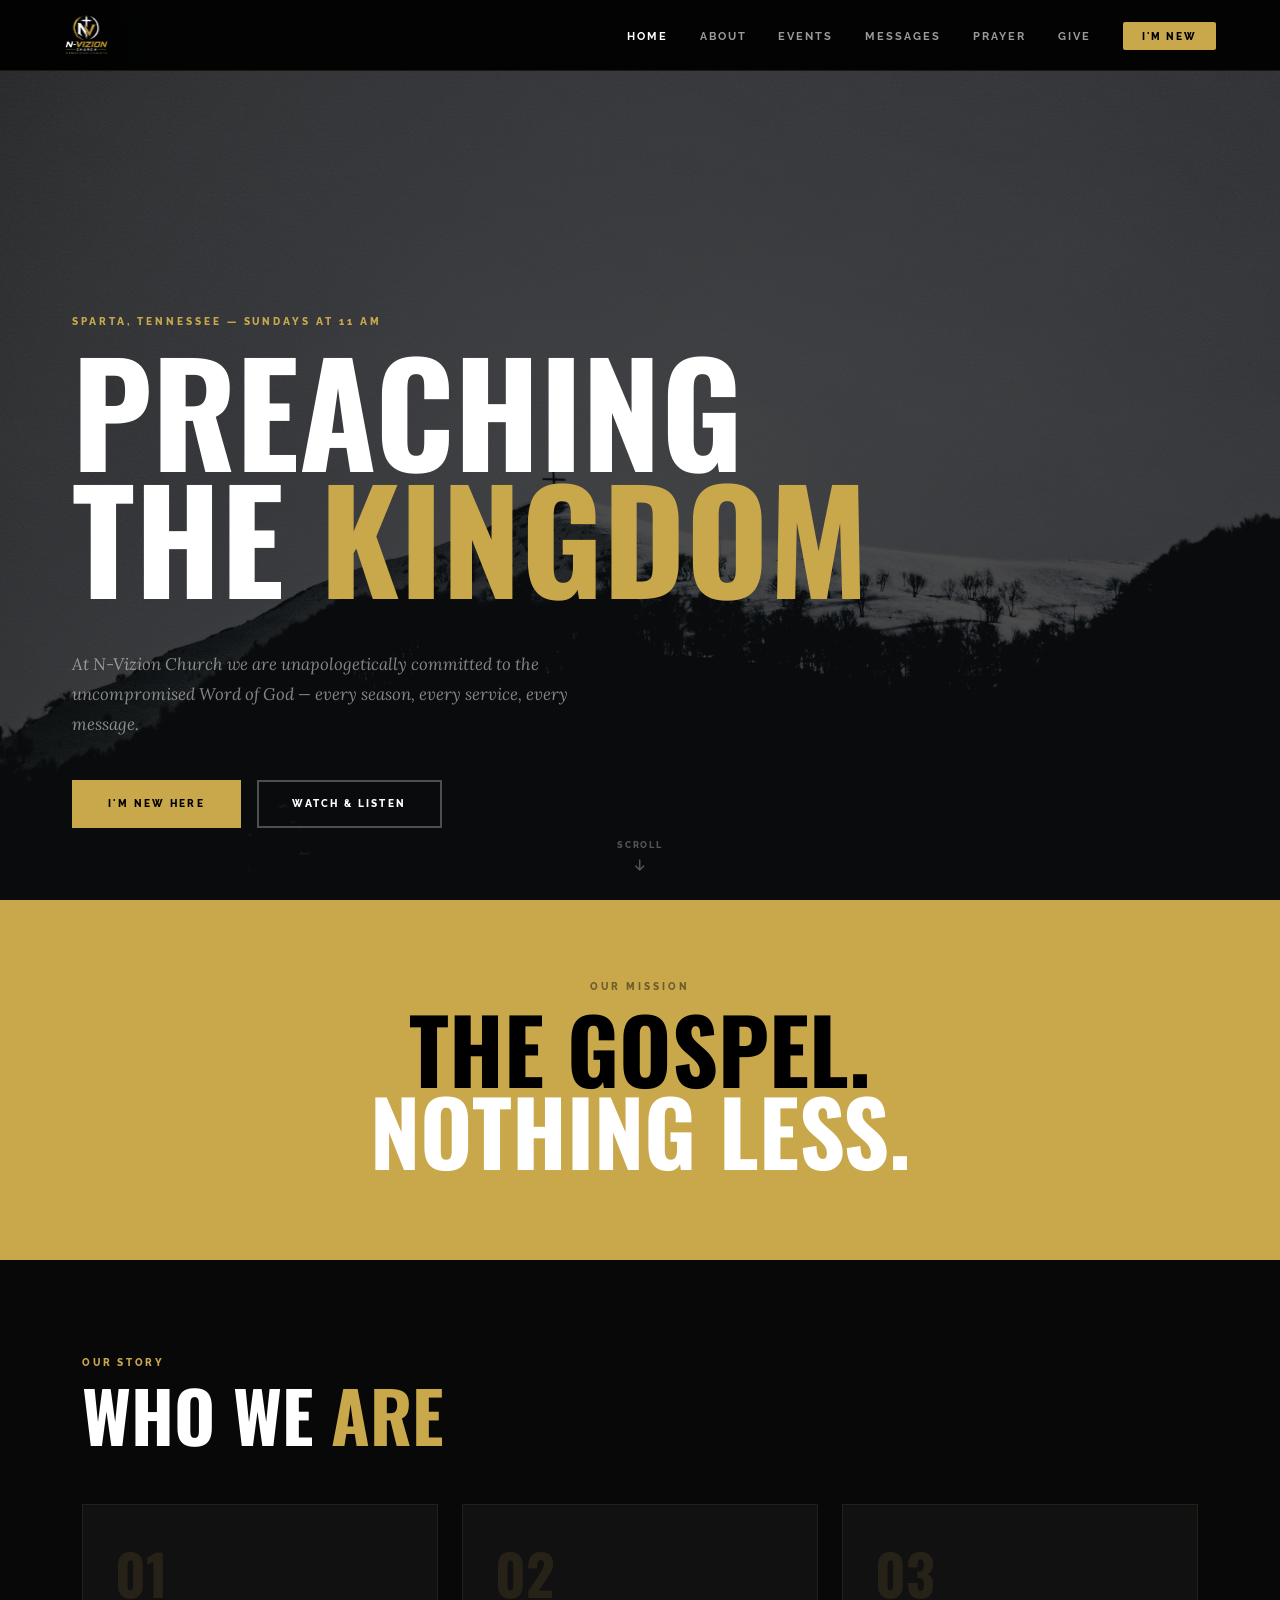
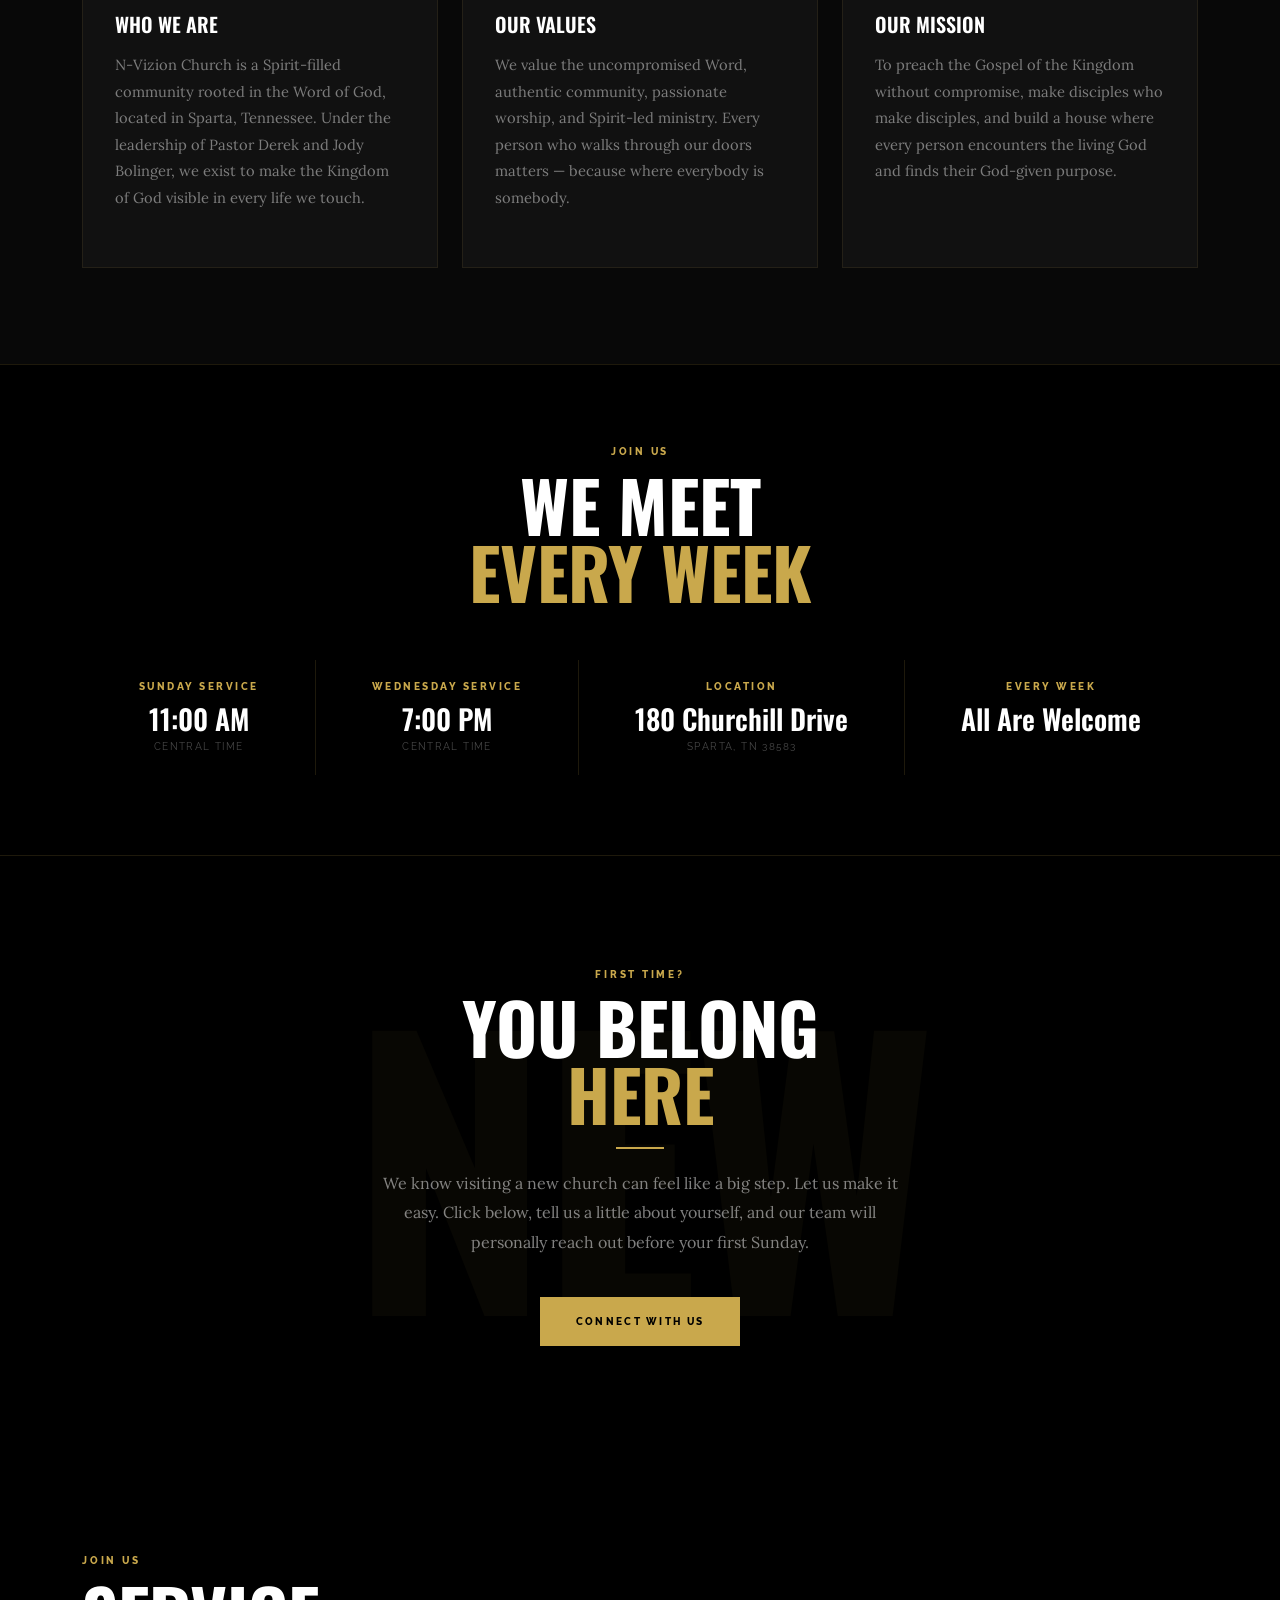
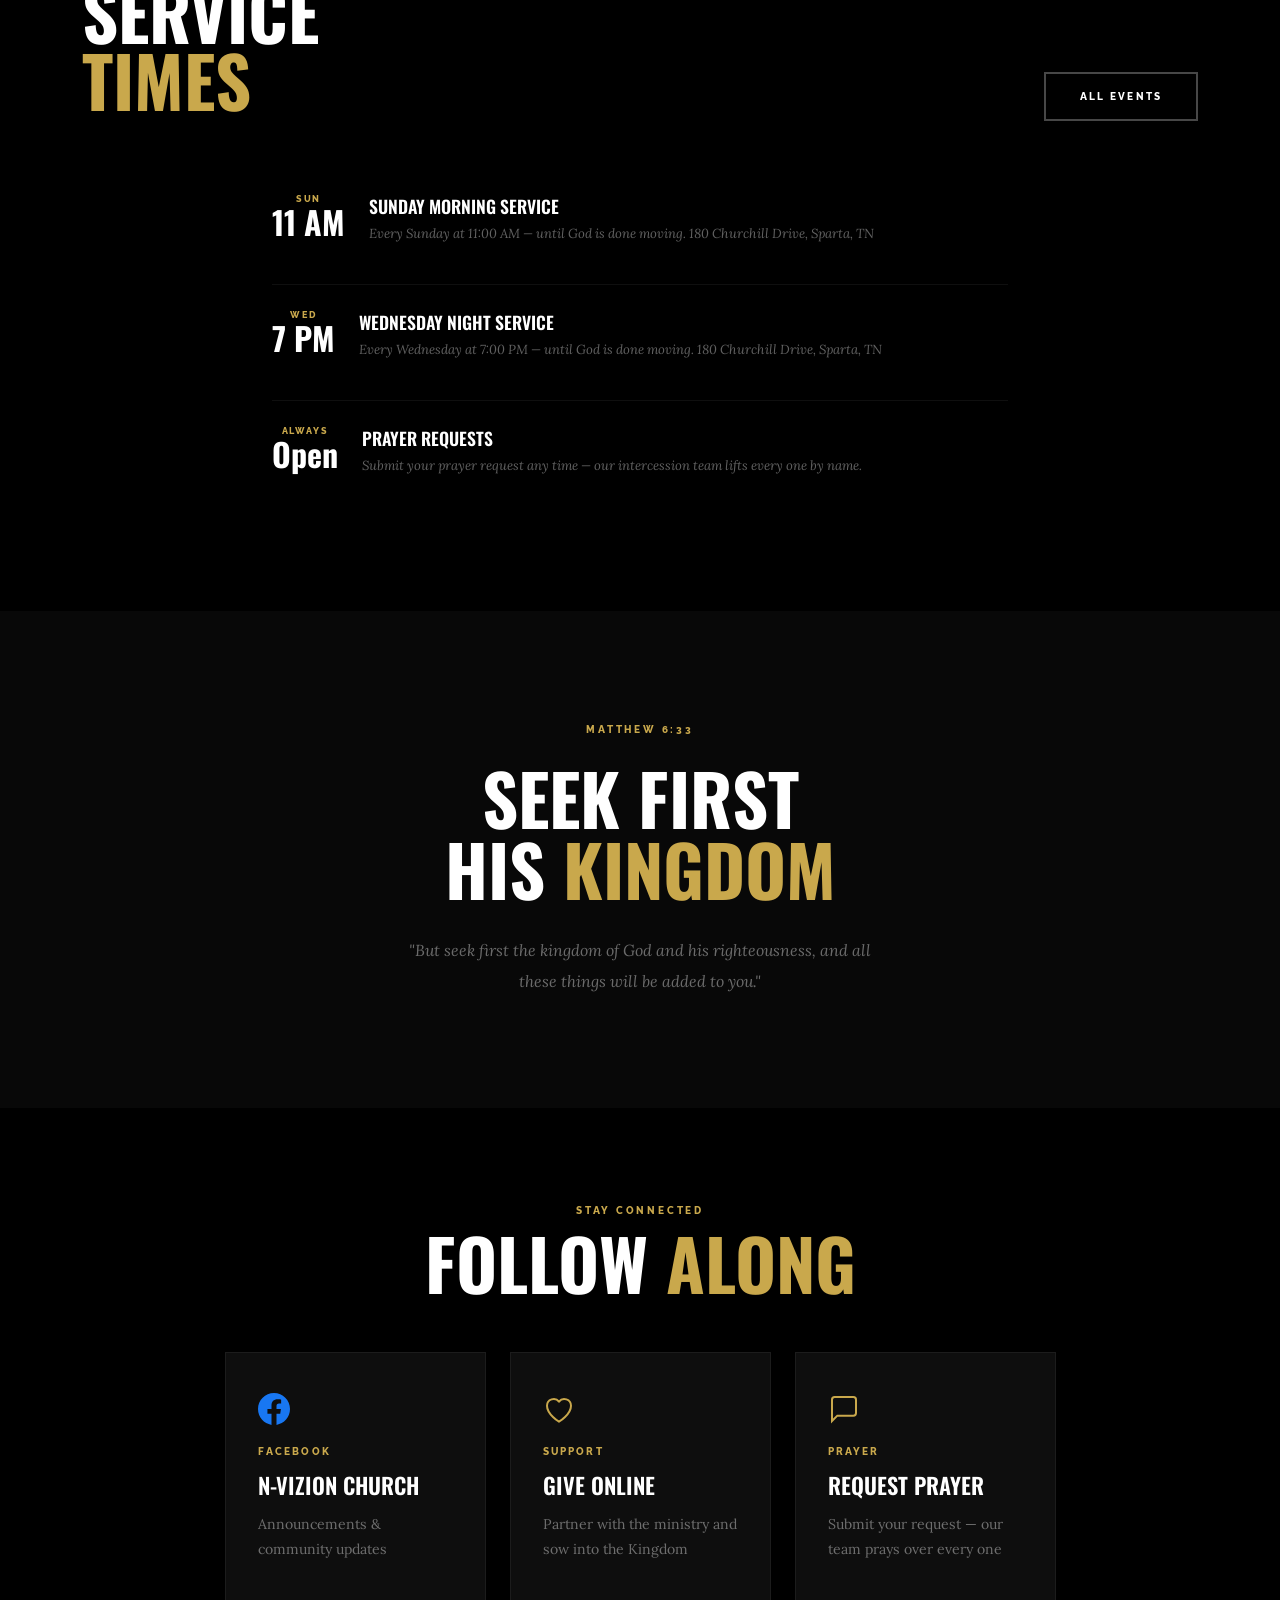
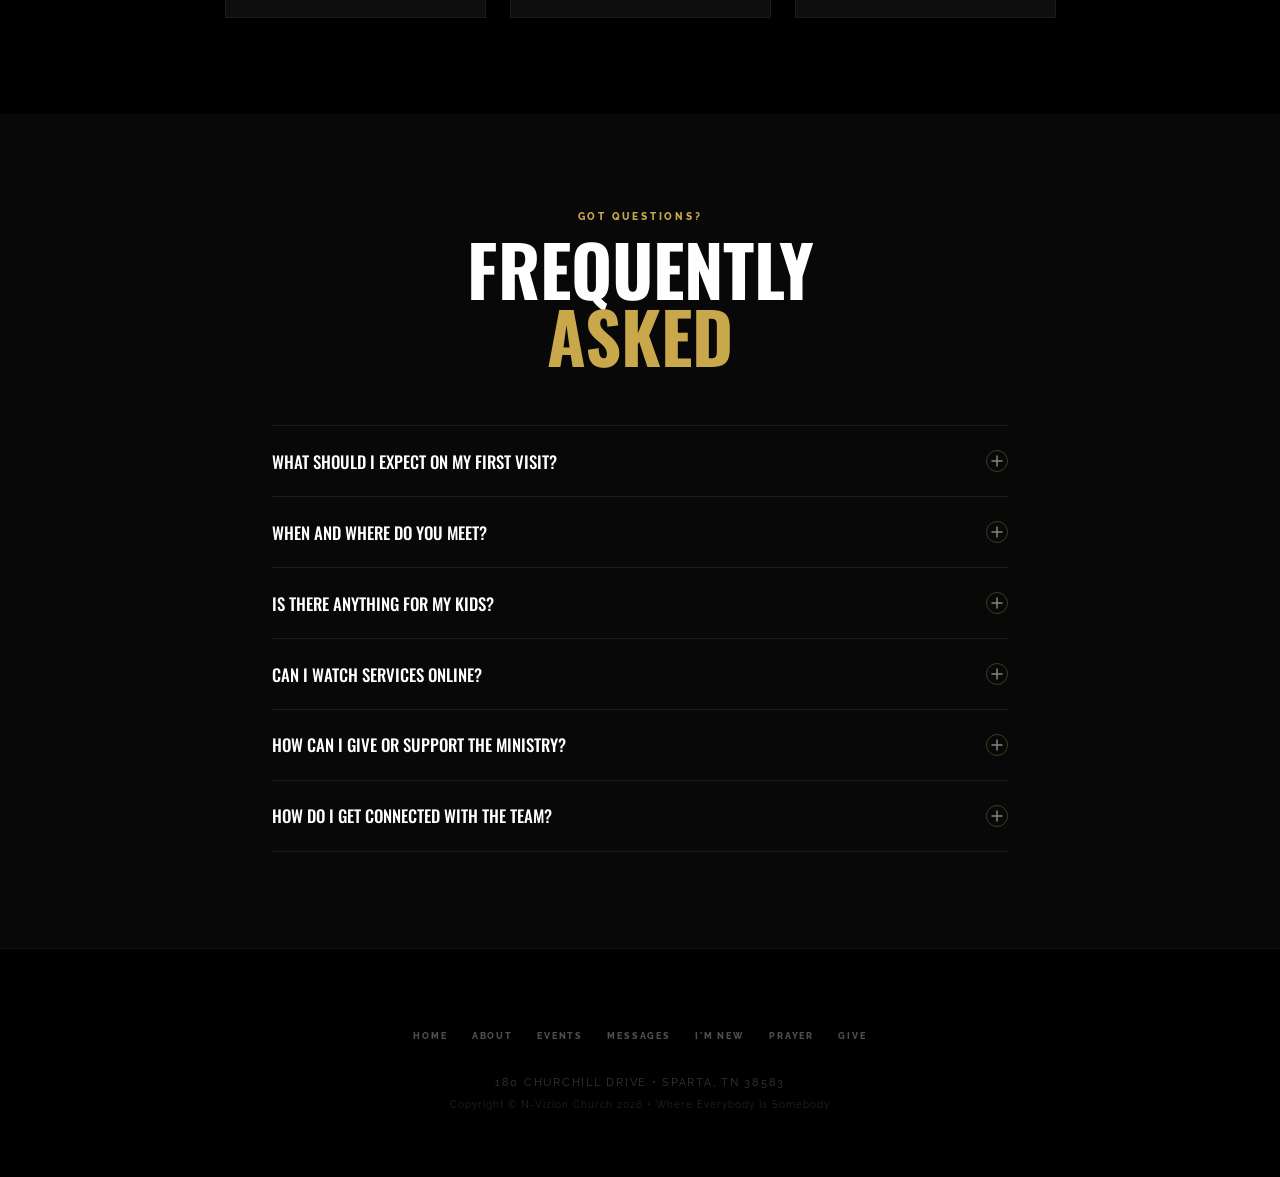
==== commit 2eb2ab82: "V1.3" ====
--- a/index.html
+++ b/index.html
@@ -38,43 +38,24 @@
     .reveal-right { opacity: 0; transform: translateX(48px);  transition: opacity 0.85s cubic-bezier(.16,1,.3,1), transform 0.85s cubic-bezier(.16,1,.3,1); }
     .reveal-left.visible, .reveal-right.visible { opacity: 1; transform: translate(0); }
 
-    /* ─────────────────────────────────────────
-       NAV
-    ───────────────────────────────────────── */
-    #mainNav {
-        position: fixed; top: 0; left: 0; right: 0; z-index: 1000;
-        background: rgba(0,0,0,0.92);
-        backdrop-filter: blur(12px);
-        border-bottom: 1px solid rgba(201,168,76,0.12);
-        padding: 0.6rem 0;
-        transition: background 0.3s;
-    }
-    .nav-logo { height: 50px; width: auto; display: block; }
-    #mainNav .nav-link {
-        font-family: 'Raleway', sans-serif;
-        font-weight: 800;
-        font-size: 0.65rem;
-        letter-spacing: 0.22em;
-        text-transform: uppercase;
-        color: rgba(255,255,255,0.62) !important;
-        padding: 0.35rem 0.7rem;
-        transition: color 0.2s;
-    }
-    #mainNav .nav-link:hover, #mainNav .nav-item.active .nav-link { color: #c9a84c !important; }
-    .btn-nav-new {
-        font-family: 'Raleway', sans-serif;
-        font-weight: 800;
-        font-size: 0.62rem;
-        letter-spacing: 0.2em;
-        text-transform: uppercase;
-        color: #000 !important;
-        background: #c9a84c;
-        border: none;
-        padding: 0.45rem 1.1rem;
-        transition: background 0.2s;
-        white-space: nowrap;
-    }
-    .btn-nav-new:hover { background: #e8c86a; color: #000 !important; }
+    /* ─── NAV ─── */
+    .site-nav { position: fixed; top: 0; left: 0; right: 0; z-index: 1000; background: rgba(0,0,0,0.94); backdrop-filter: blur(12px); border-bottom: 1px solid rgba(201,168,76,0.13); padding: 0.8rem 0; }
+    .nav-inner { display: flex; align-items: center; justify-content: space-between; max-width: 1200px; margin: 0 auto; padding: 0 1.5rem; }
+    .nav-logo-wrap a { display: flex; align-items: center; text-decoration: none; }
+    .nav-logo { height: 44px; width: auto; object-fit: contain; }
+    .nav-links { display: flex; align-items: center; gap: 2rem; list-style: none; margin: 0; padding: 0; }
+    .nav-links a { font-family: 'Raleway', sans-serif; font-size: 0.68rem; font-weight: 700; letter-spacing: 0.18em; text-transform: uppercase; color: rgba(255,255,255,0.6); text-decoration: none; transition: color 0.2s; }
+    .nav-links a:hover, .nav-links a.active { color: #fff; }
+    .nav-cta { font-family: 'Raleway', sans-serif !important; font-size: 0.65rem !important; font-weight: 800 !important; letter-spacing: 0.18em !important; text-transform: uppercase !important; color: #000 !important; background: #c9a84c !important; padding: 0.5rem 1.2rem !important; border-radius: 2px !important; text-decoration: none !important; }
+    .nav-cta:hover { background: #e8c86a !important; color: #000 !important; }
+    .nav-toggle { display: none; flex-direction: column; gap: 5px; background: none; border: none; cursor: pointer; padding: 4px; }
+    .nav-toggle span { display: block; width: 24px; height: 2px; background: #fff; border-radius: 1px; }
+    .mobile-menu { display: none; flex-direction: column; background: rgba(0,0,0,0.97); padding: 1.5rem 1.5rem 2rem; border-top: 1px solid rgba(201,168,76,0.15); }
+    .mobile-menu.open { display: flex; }
+    .mobile-menu a { font-family: 'Raleway', sans-serif; font-size: 0.78rem; font-weight: 700; letter-spacing: 0.15em; text-transform: uppercase; color: rgba(255,255,255,0.7); text-decoration: none; padding: 0.85rem 0; border-bottom: 1px solid rgba(255,255,255,0.06); transition: color 0.2s; }
+    .mobile-menu a:hover { color: #fff; }
+    .mobile-menu .nav-cta { margin-top: 1rem; text-align: center; border-bottom: none !important; }
+    @media (max-width: 900px) { .nav-links { display: none; } .nav-toggle { display: flex; } }
 
     /* ─────────────────────────────────────────
        HERO  — full-viewport parallax
@@ -437,24 +418,34 @@
 <body>
 
 <!-- ─── NAV ─── -->
-<nav class="navbar navbar-expand-lg navbar-dark" id="mainNav">
-    <div class="container-fluid px-3 px-lg-4">
-        <a class="navbar-brand p-0" href="index.html">
+<nav class="site-nav" id="siteNav">
+    <div class="nav-inner">
+        <div class="nav-logo-wrap">
+            <a href="index.html">
+                <img src="assets/img/logo-gold.png" alt="N-Vizion Church" class="nav-logo" />
             </a>
-        <button class="navbar-toggler border-0" type="button" data-bs-toggle="collapse" data-bs-target="#navbarNav">
-            <span class="navbar-toggler-icon"></span>
+        </div>
+        <ul class="nav-links">
+            <li><a href="index.html" class="active">Home</a></li>
+            <li><a href="about.html">About</a></li>
+            <li><a href="Events.html">Events</a></li>
+            <li><a href="Media.html">Messages</a></li>
+            <li><a href="Prayer Request.html">Prayer</a></li>
+            <li><a href="Give.html">Give</a></li>
+            <li><a href="newcomers.html" class="nav-cta">I'm New</a></li>
+        </ul>
+        <button class="nav-toggle" id="navToggle" aria-label="Open menu">
+            <span></span><span></span><span></span>
         </button>
-        <div class="collapse navbar-collapse justify-content-end" id="navbarNav">
-            <ul class="navbar-nav align-items-lg-center gap-lg-1 me-lg-3">
-                <li class="nav-item active"><a class="nav-link" href="index.html">Home</a></li>
-                <li class="nav-item"><a class="nav-link" href="about.html">About</a></li>
-                <li class="nav-item"><a class="nav-link" href="Events.html">Events</a></li>
-                <li class="nav-item"><a class="nav-link" href="Media.html">Messages</a></li>
-                <li class="nav-item"><a class="nav-link" href="Prayer Request.html">Prayer</a></li>
-                <li class="nav-item"><a class="nav-link" href="Give.html">Give</a></li>
-            </ul>
-            <a class="btn-nav-new ms-lg-2 mt-2 mt-lg-0" href="newcomers.html">I'm New</a>
-        </div>
+    </div>
+    <div class="mobile-menu" id="mobileMenu">
+        <a href="index.html" class="active">Home</a>
+        <a href="about.html">About</a>
+        <a href="Events.html">Events</a>
+        <a href="Media.html">Messages</a>
+        <a href="Prayer Request.html">Prayer</a>
+        <a href="Give.html">Give</a>
+        <a href="newcomers.html" class="nav-cta">I'm New</a>
     </div>
 </nav>
 
@@ -514,11 +505,7 @@
                 </div>
             </div>
         </div>
-        <div class="row mt-4">
-            <div class="col-12 text-center reveal delay-4">
-                <a class="btn-gold" href="about.html">Meet the Team</a>
-            </div>
-        </div>
+
     </div>
 </section>
 
@@ -528,13 +515,18 @@
         <div class="row justify-content-center mb-5">
             <div class="col-auto text-center reveal">
                 <p class="eyebrow">Join Us</p>
-                <h2 class="section-title">We Meet<br><em>Every Sunday</em></h2>
+                <h2 class="section-title">We Meet<br><em>Every Week</em></h2>
             </div>
         </div>
         <div class="service-grid reveal delay-1">
             <div class="service-item">
                 <div class="s-label">Sunday Service</div>
                 <div class="s-value">11:00 AM</div>
+                <div class="s-sub">Central Time</div>
+            </div>
+            <div class="service-item">
+                <div class="s-label">Wednesday Service</div>
+                <div class="s-value">7:00 PM</div>
                 <div class="s-sub">Central Time</div>
             </div>
             <div class="service-item">
@@ -565,54 +557,14 @@
     </div>
 </section>
 
-<!-- ─── MESSAGES PREVIEW ─── -->
-<section class="messages-section">
-    <div class="container">
-        <div class="row align-items-end mb-5">
-            <div class="col reveal">
-                <p class="eyebrow">Recent Sermons</p>
-                <h2 class="section-title">Catch Up on<br><em>Messages</em></h2>
-            </div>
-            <div class="col-auto reveal delay-1">
-                <a class="btn-outline-gold" href="Media.html">View All</a>
-            </div>
-        </div>
-        <div class="row g-4">
-            <div class="col-md-4 reveal delay-1">
-                <a class="message-card" href="Media.html">
-                    <svg class="mc-icon" viewBox="0 0 36 36" fill="none"><circle cx="18" cy="18" r="17.5" stroke="#c9a84c" stroke-opacity=".3"/><path d="M14 12l12 6-12 6V12z" fill="#c9a84c"/></svg>
-                    <div class="mc-tag">Latest Message</div>
-                    <div class="mc-title">Kingdom First</div>
-                    <p class="mc-desc">What does it really mean to seek the Kingdom above everything else? A message on Matthew 6:33.</p>
-                </a>
-            </div>
-            <div class="col-md-4 reveal delay-2">
-                <a class="message-card" href="Media.html">
-                    <svg class="mc-icon" viewBox="0 0 36 36" fill="none"><circle cx="18" cy="18" r="17.5" stroke="#c9a84c" stroke-opacity=".3"/><path d="M14 12l12 6-12 6V12z" fill="#c9a84c"/></svg>
-                    <div class="mc-tag">Series</div>
-                    <div class="mc-title">Uncompromised</div>
-                    <p class="mc-desc">A bold look at what it means to live without compromise in a world that demands it constantly.</p>
-                </a>
-            </div>
-            <div class="col-md-4 reveal delay-3">
-                <a class="message-card" href="https://www.youtube.com/@nvizionchurch" target="_blank" rel="noopener">
-                    <svg class="mc-icon" viewBox="0 0 36 36" fill="none"><circle cx="18" cy="18" r="17.5" stroke="#ff0000" stroke-opacity=".4"/><path d="M14 12l12 6-12 6V12z" fill="#ff0000"/></svg>
-                    <div class="mc-tag">YouTube</div>
-                    <div class="mc-title">Watch Live & On-Demand</div>
-                    <p class="mc-desc">Subscribe to @nvizionchurch on YouTube and never miss a message, service, or special event.</p>
-                </a>
-            </div>
-        </div>
-    </div>
-</section>
 
 <!-- ─── EVENTS PREVIEW ─── -->
 <section class="events-section">
     <div class="container">
         <div class="row align-items-end mb-5">
             <div class="col reveal">
-                <p class="eyebrow">What's Coming</p>
-                <h2 class="section-title">Community<br><em>Events</em></h2>
+                <p class="eyebrow">Join Us</p>
+                <h2 class="section-title">Service<br><em>Times</em></h2>
             </div>
             <div class="col-auto reveal delay-1">
                 <a class="btn-outline-gold" href="Events.html">All Events</a>
@@ -623,21 +575,21 @@
                 <div class="event-row">
                     <div class="event-date-block">
                         <div class="edb-month">Sun</div>
-                        <div class="edb-day">Weekly</div>
+                        <div class="edb-day">11 AM</div>
                     </div>
                     <div class="event-info">
                         <div class="ei-title">Sunday Morning Service</div>
-                        <p class="ei-desc">Worship, Word, and community every Sunday at 11:00 AM — 180 Churchill Drive, Sparta, TN</p>
+                        <p class="ei-desc">Every Sunday at 11:00 AM &mdash; until God is done moving. 180 Churchill Drive, Sparta, TN</p>
                     </div>
                 </div>
                 <div class="event-row">
                     <div class="event-date-block">
-                        <div class="edb-month">Upcoming</div>
-                        <div class="edb-day">TBA</div>
+                        <div class="edb-month">Wed</div>
+                        <div class="edb-day">7 PM</div>
                     </div>
                     <div class="event-info">
-                        <div class="ei-title">Community Wide Events</div>
-                        <p class="ei-desc">Stay connected for special services, outreach events, and community gatherings throughout the year.</p>
+                        <div class="ei-title">Wednesday Night Service</div>
+                        <p class="ei-desc">Every Wednesday at 7:00 PM &mdash; until God is done moving. 180 Churchill Drive, Sparta, TN</p>
                     </div>
                 </div>
                 <div class="event-row">
@@ -647,9 +599,10 @@
                     </div>
                     <div class="event-info">
                         <div class="ei-title">Prayer Requests</div>
-                        <p class="ei-desc">Submit your prayer request any time — our team prays over every single one.</p>
-                    </div>
-                </div>
+                        <p class="ei-desc">Submit your prayer request any time &mdash; our intercession team lifts every one by name.</p>
+                    </div>
+                </div>
+            </div>
             </div>
         </div>
     </div>
@@ -673,14 +626,6 @@
         </div>
         <div class="row g-4 justify-content-center">
             <div class="col-md-3 col-sm-6 reveal delay-1">
-                <a class="connect-card" href="https://www.youtube.com/@nvizionchurch" target="_blank" rel="noopener">
-                    <span class="cc-icon"><svg viewBox="0 0 24 24" style="width:2rem;height:2rem;fill:#ff0000;"><path d="M23.498 6.186a3.016 3.016 0 0 0-2.122-2.136C19.505 3.545 12 3.545 12 3.545s-7.505 0-9.377.505A3.017 3.017 0 0 0 .502 6.186C0 8.07 0 12 0 12s0 3.93.502 5.814a3.016 3.016 0 0 0 2.122 2.136c1.871.505 9.376.505 9.376.505s7.505 0 9.377-.505a3.015 3.015 0 0 0 2.122-2.136C24 15.93 24 12 24 12s0-3.93-.502-5.814zM9.545 15.568V8.432L15.818 12l-6.273 3.568z"/></svg></span>
-                    <div class="cc-label">YouTube</div>
-                    <div class="cc-title">@nvizionchurch</div>
-                    <p class="cc-desc">Watch messages and live services</p>
-                </a>
-            </div>
-            <div class="col-md-3 col-sm-6 reveal delay-2">
                 <a class="connect-card" href="https://www.facebook.com/profile.php?id=100090860762618&mibextid=ZbWKwL" target="_blank" rel="noopener">
                     <span class="cc-icon"><svg viewBox="0 0 24 24" style="width:2rem;height:2rem;fill:#1877f2;"><path d="M24 12.073c0-6.627-5.373-12-12-12s-12 5.373-12 12c0 5.99 4.388 10.954 10.125 11.854v-8.385H7.078v-3.47h3.047V9.43c0-3.007 1.792-4.669 4.533-4.669 1.312 0 2.686.235 2.686.235v2.953H15.83c-1.491 0-1.956.925-1.956 1.874v2.25h3.328l-.532 3.47h-2.796v8.385C19.612 23.027 24 18.062 24 12.073z"/></svg></span>
                     <div class="cc-label">Facebook</div>
@@ -688,7 +633,7 @@
                     <p class="cc-desc">Announcements &amp; community updates</p>
                 </a>
             </div>
-            <div class="col-md-3 col-sm-6 reveal delay-3">
+            <div class="col-md-3 col-sm-6 reveal delay-2">
                 <a class="connect-card" href="Give.html">
                     <span class="cc-icon"><svg viewBox="0 0 24 24" style="width:2rem;height:2rem;fill:none;stroke:#c9a84c;stroke-width:1.5;stroke-linecap:round;stroke-linejoin:round;"><path d="M12 21.5C12 21.5 3 16 3 9.5a5 5 0 0 1 9-3 5 5 0 0 1 9 3c0 6.5-9 12-9 12z"/></svg></span>
                     <div class="cc-label">Support</div>
@@ -696,7 +641,7 @@
                     <p class="cc-desc">Partner with the ministry and sow into the Kingdom</p>
                 </a>
             </div>
-            <div class="col-md-3 col-sm-6 reveal delay-4">
+            <div class="col-md-3 col-sm-6 reveal delay-3">
                 <a class="connect-card" href="Prayer Request.html">
                     <span class="cc-icon"><svg viewBox="0 0 24 24" style="width:2rem;height:2rem;fill:none;stroke:#c9a84c;stroke-width:1.5;stroke-linecap:round;"><path d="M21 15a2 2 0 0 1-2 2H7l-4 4V5a2 2 0 0 1 2-2h14a2 2 0 0 1 2 2z"/></svg></span>
                     <div class="cc-label">Prayer</div>
@@ -783,6 +728,15 @@
 
 <script src="https://cdn.jsdelivr.net/npm/bootstrap@5.2.3/dist/js/bootstrap.bundle.min.js"></script>
 <script>
+// ── Nav toggle ──
+(function(){
+    var nav = document.getElementById('siteNav');
+    window.addEventListener('scroll', function(){ nav.classList.toggle('scrolled', window.scrollY > 40); }, {passive:true});
+    var toggle = document.getElementById('navToggle');
+    var menu = document.getElementById('mobileMenu');
+    if(toggle && menu) toggle.addEventListener('click', function(){ menu.classList.toggle('open'); });
+})();
+
 // ── Scroll reveal ──
 const revealEls = document.querySelectorAll('.reveal, .reveal-left, .reveal-right');
 const observer = new IntersectionObserver((entries) => {
@@ -810,5 +764,19 @@
     });
 });
 </script>
+
+        <script id="shared-nav-js">
+        (function(){
+            var nav = document.getElementById('siteNav');
+            window.addEventListener('scroll', function(){ nav.classList.toggle('scrolled', window.scrollY > 40); }, { passive: true });
+            var toggle = document.getElementById('navToggle');
+            var menu   = document.getElementById('mobileMenu');
+            toggle.addEventListener('click', function(){ menu.classList.toggle('open'); });
+            var observer = new IntersectionObserver(function(entries){
+                entries.forEach(function(e){ if(e.isIntersecting){ e.target.classList.add('visible'); observer.unobserve(e.target); } });
+            }, { threshold: 0.1 });
+            document.querySelectorAll('.reveal').forEach(function(el){ observer.observe(el); });
+        })();
+        </script>
 </body>
 </html>
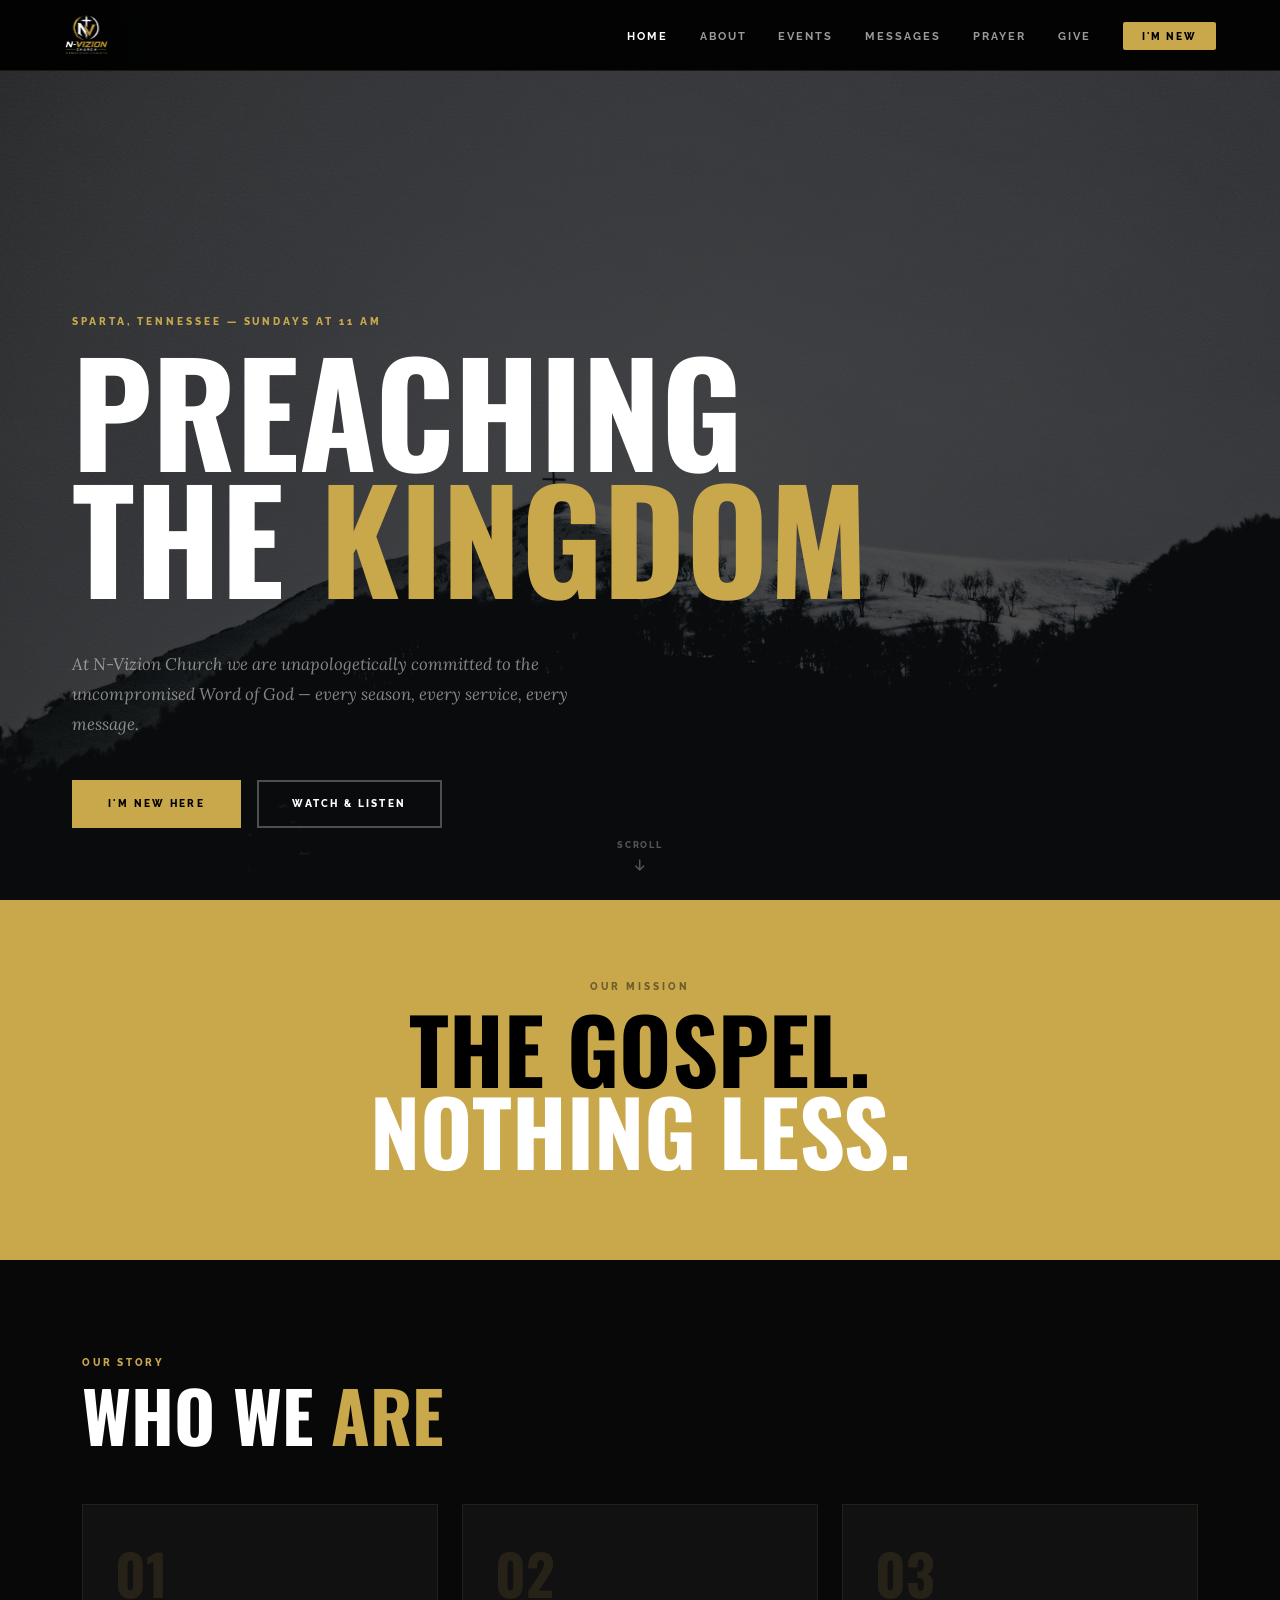
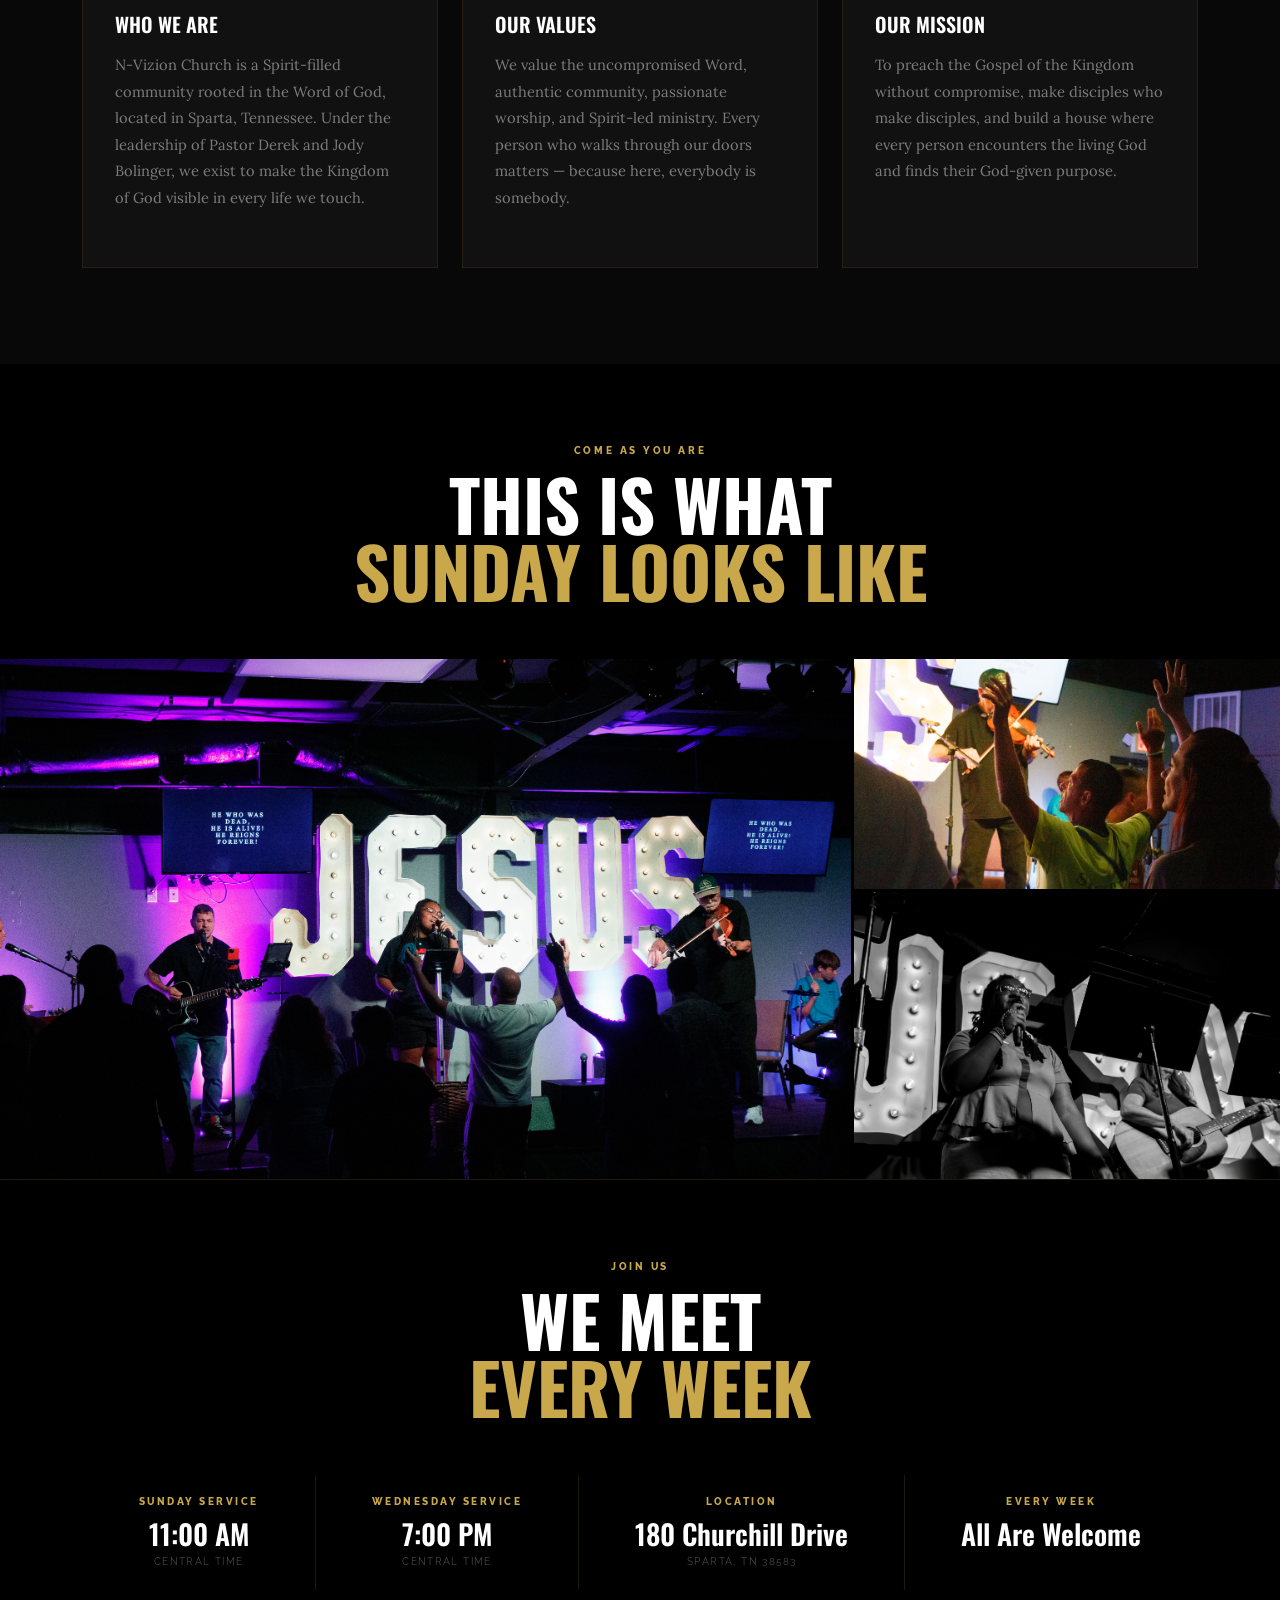
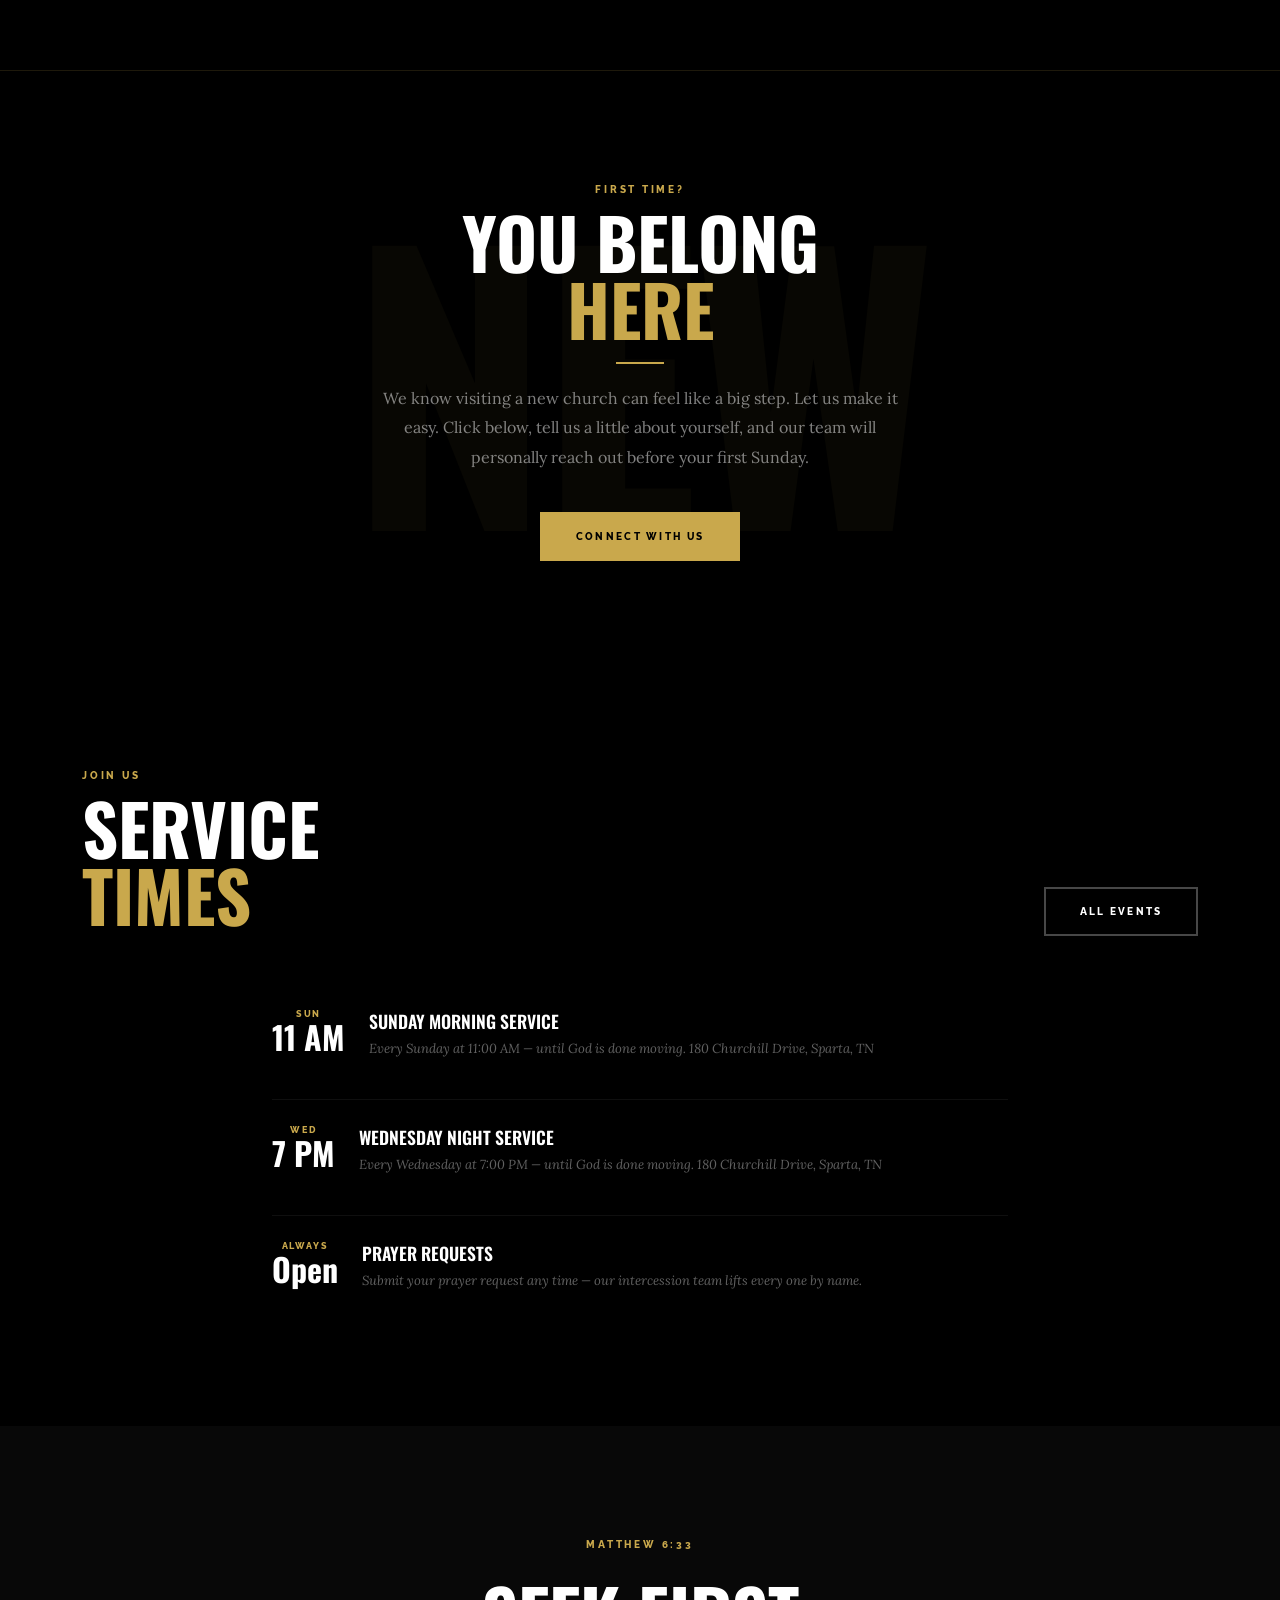
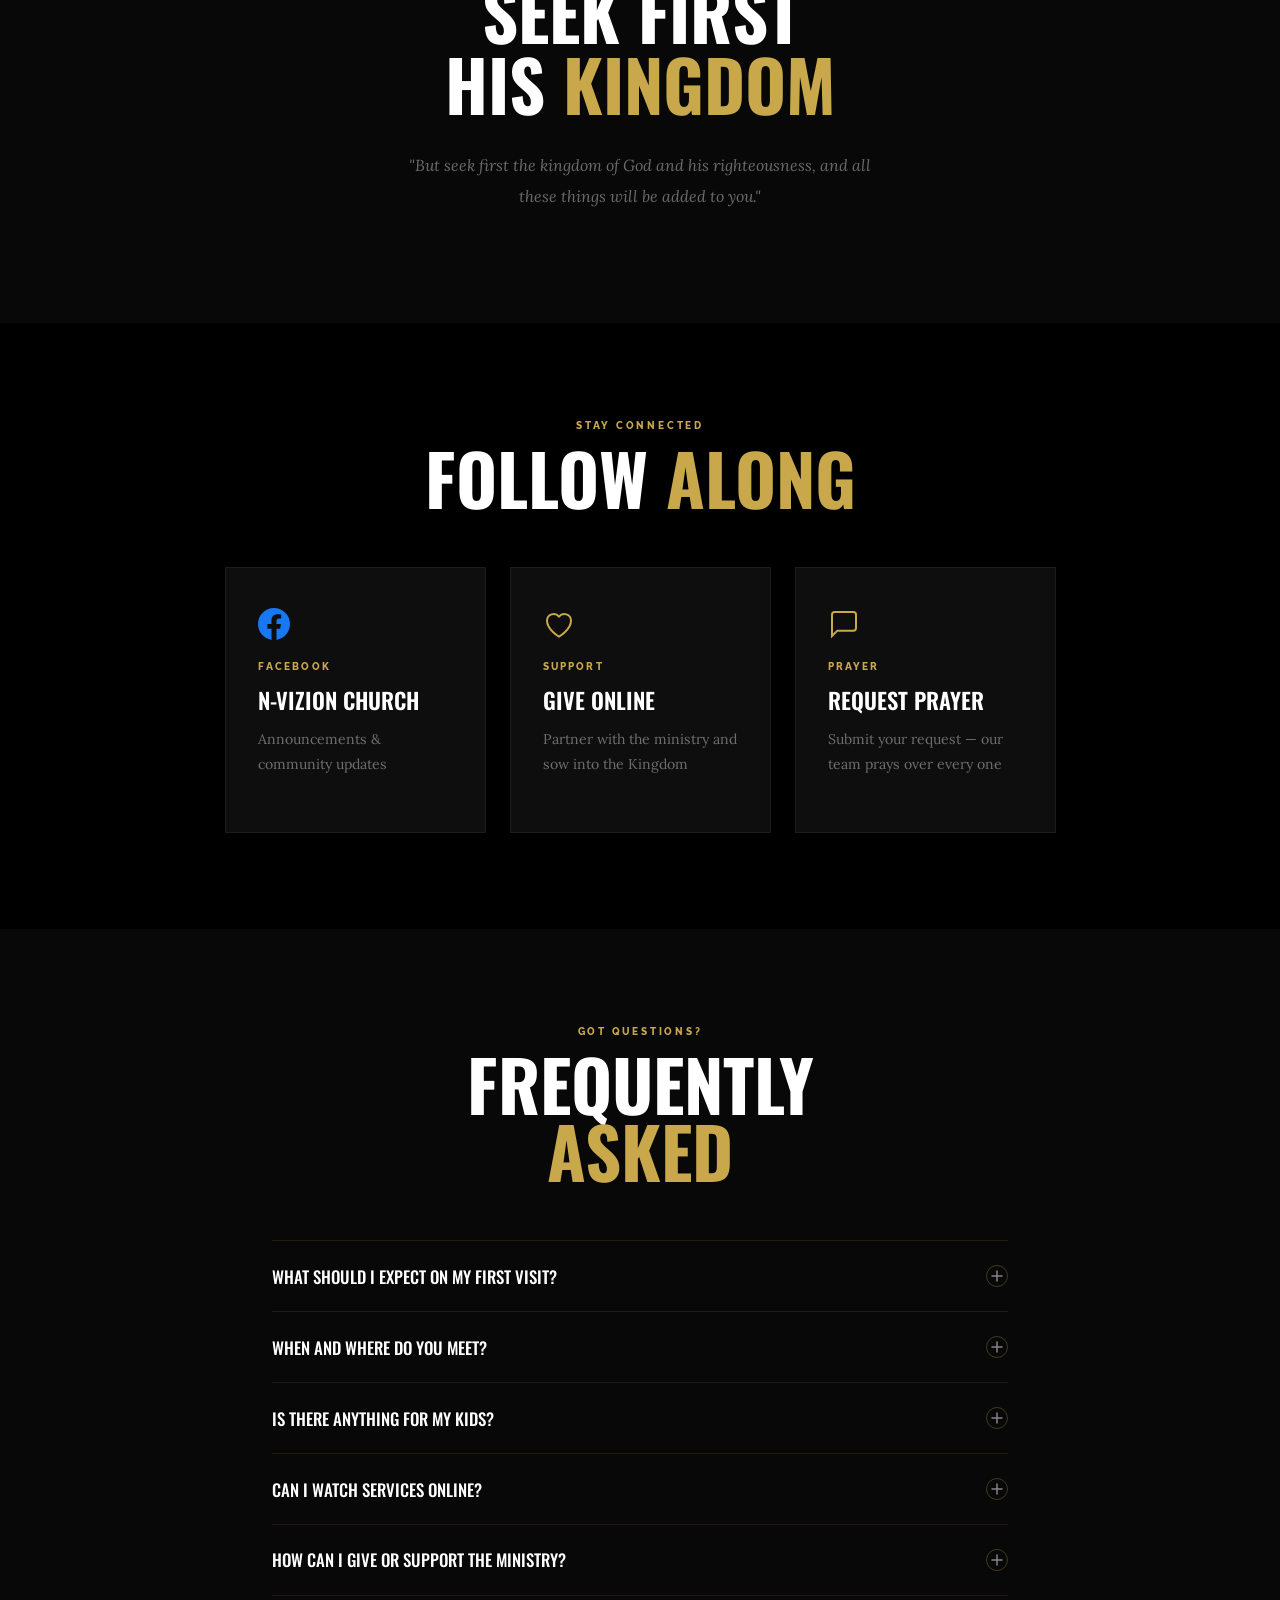
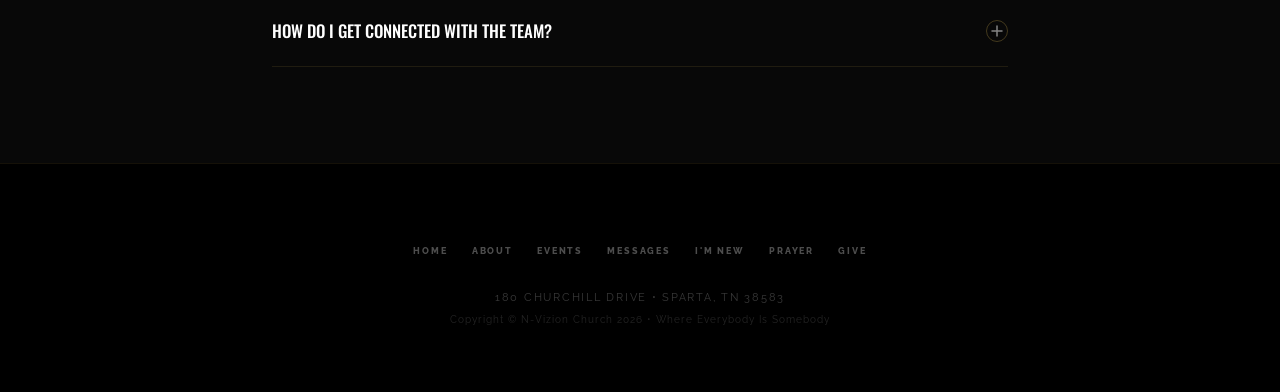
==== commit 539ed5b9: "Photo Upload" ====
--- a/index.html
+++ b/index.html
@@ -199,6 +199,27 @@
     /* ─────────────────────────────────────────
        SERVICE INFO
     ───────────────────────────────────────── */
+    /* ─────────────────────────────────────────
+       SUNDAY PHOTO MOSAIC
+    ───────────────────────────────────────── */
+    .sunday-photo-section { background: #000; padding: 5rem 0 0; overflow: hidden; }
+    .sunday-photo-grid { display: grid; grid-template-columns: 2fr 1fr; height: 520px; gap: 3px; margin-top: 3rem; max-width: 1600px; margin-left: auto; margin-right: auto; }
+    .spg-main, .spg-item { overflow: hidden; }
+    .spg-main img, .spg-item img { width: 100%; height: 100%; object-fit: cover; display: block; transition: transform 0.7s cubic-bezier(.16,1,.3,1); }
+    .spg-main:hover img, .spg-item:hover img { transform: scale(1.04); }
+    .spg-side { display: grid; grid-template-rows: 230px 1fr; gap: 3px; height: 100%; }
+    @media (max-width: 900px) {
+        .sunday-photo-grid { grid-template-columns: 1fr; height: auto; }
+        .spg-main { height: 300px; }
+        .spg-side { grid-template-columns: 1fr 1fr; grid-template-rows: unset; }
+        .spg-item { height: 220px; }
+    }
+    @media (max-width: 480px) {
+        .spg-main { height: 240px; }
+        .spg-side { grid-template-columns: 1fr; }
+        .spg-item { height: 200px; }
+    }
+
     .service-section {
         background: #000;
         border-top: 1px solid rgba(201,168,76,0.15);
@@ -494,7 +515,7 @@
                 <div class="pillar-card">
                     <div class="pillar-number">02</div>
                     <div class="pillar-title">Our Values</div>
-                    <p class="pillar-body">We value the uncompromised Word, authentic community, passionate worship, and Spirit-led ministry. Every person who walks through our doors matters — because where everybody is somebody.</p>
+                    <p class="pillar-body">We value the uncompromised Word, authentic community, passionate worship, and Spirit-led ministry. Every person who walks through our doors matters — because here, everybody is somebody.</p>
                 </div>
             </div>
             <div class="col-md-4 reveal delay-3">
@@ -506,6 +527,31 @@
             </div>
         </div>
 
+    </div>
+</section>
+
+<!-- ─── SUNDAY PHOTOS ─── -->
+<section class="sunday-photo-section">
+    <div class="container">
+        <div class="row justify-content-center">
+            <div class="col-auto text-center reveal">
+                <p class="eyebrow">Come As You Are</p>
+                <h2 class="section-title">This Is What<br><em>Sunday Looks Like</em></h2>
+            </div>
+        </div>
+    </div>
+    <div class="sunday-photo-grid reveal delay-1">
+        <div class="spg-main">
+            <img src="assets/img/worship-band-full-stage.jpg" alt="Worship band on stage at N-Vizion Church" />
+        </div>
+        <div class="spg-side">
+            <div class="spg-item">
+                <img src="assets/img/congregation-worship-violin.jpg" alt="Worship at N-Vizion Church" style="object-position: center 20%;" />
+            </div>
+            <div class="spg-item">
+                <img src="assets/img/vocalist-worship-bw.jpg" alt="Worship at N-Vizion Church" style="object-position: center 15%;" />
+            </div>
+        </div>
     </div>
 </section>
 
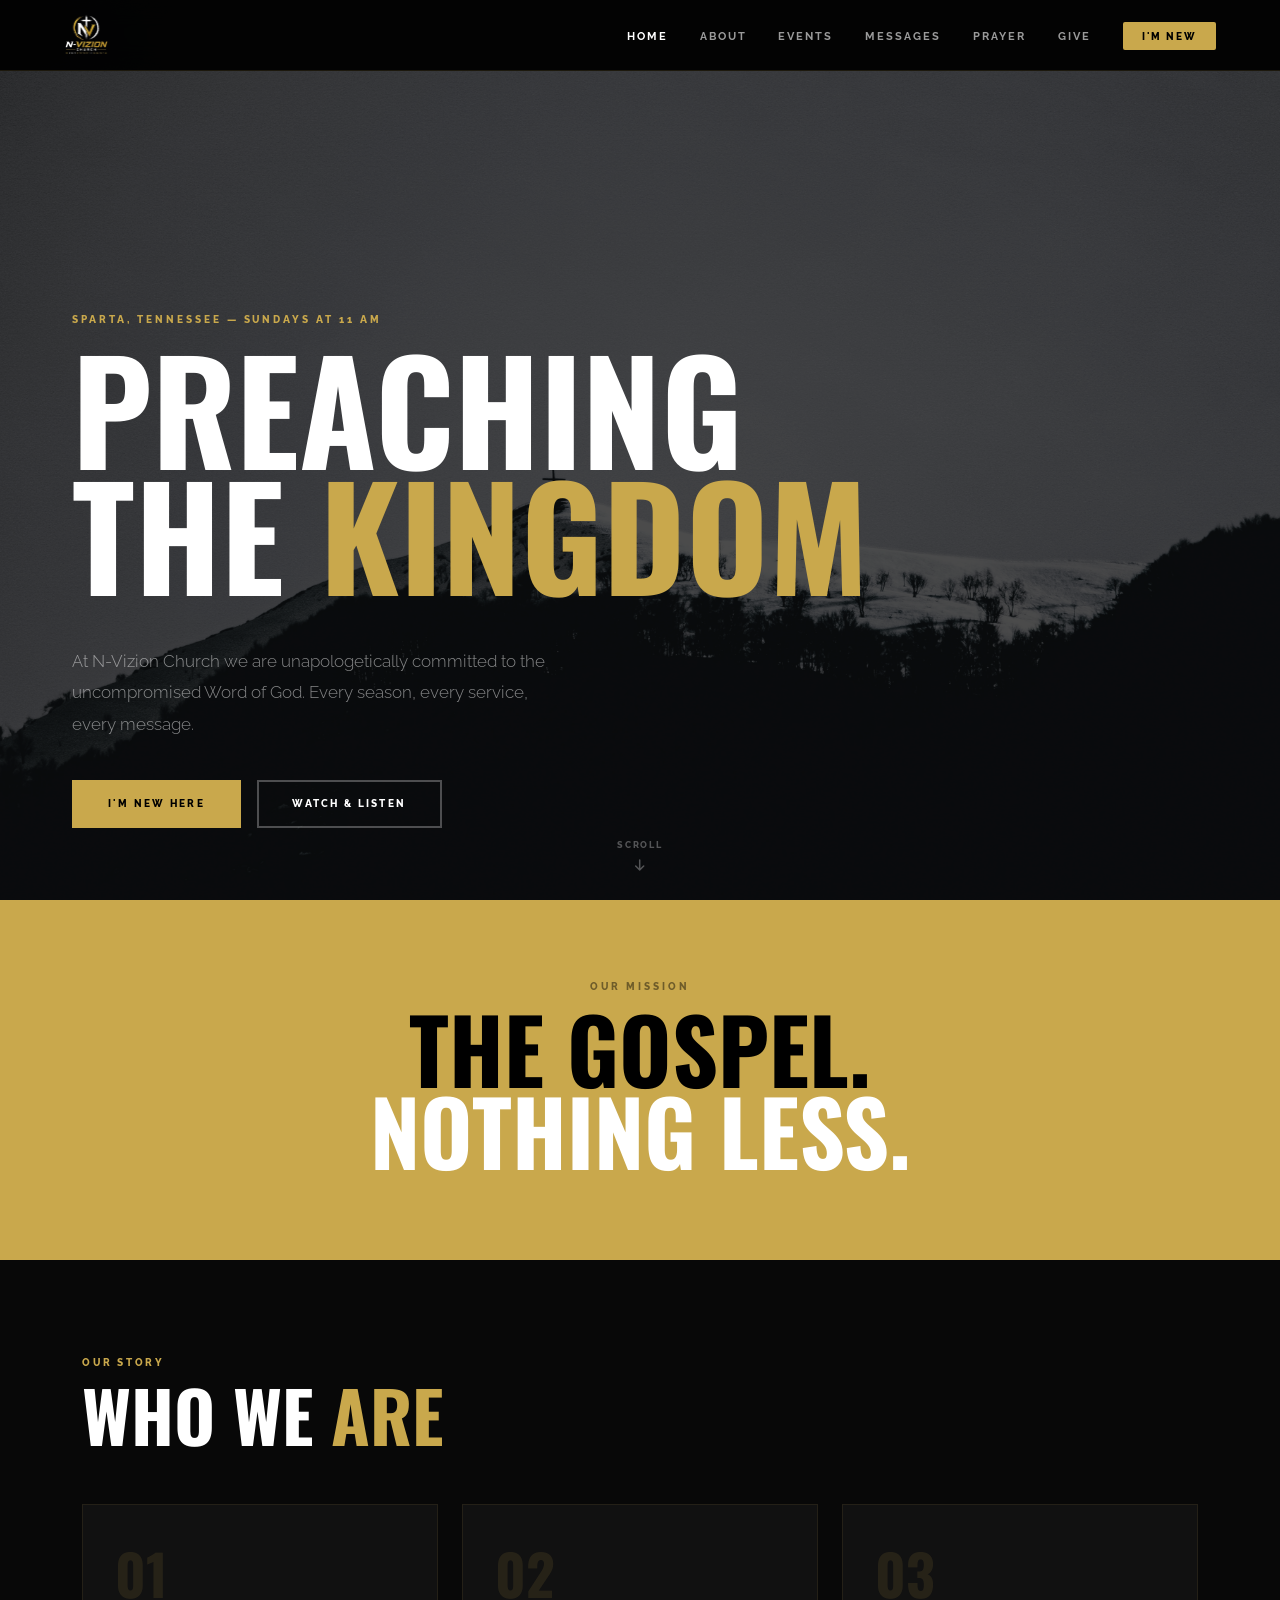
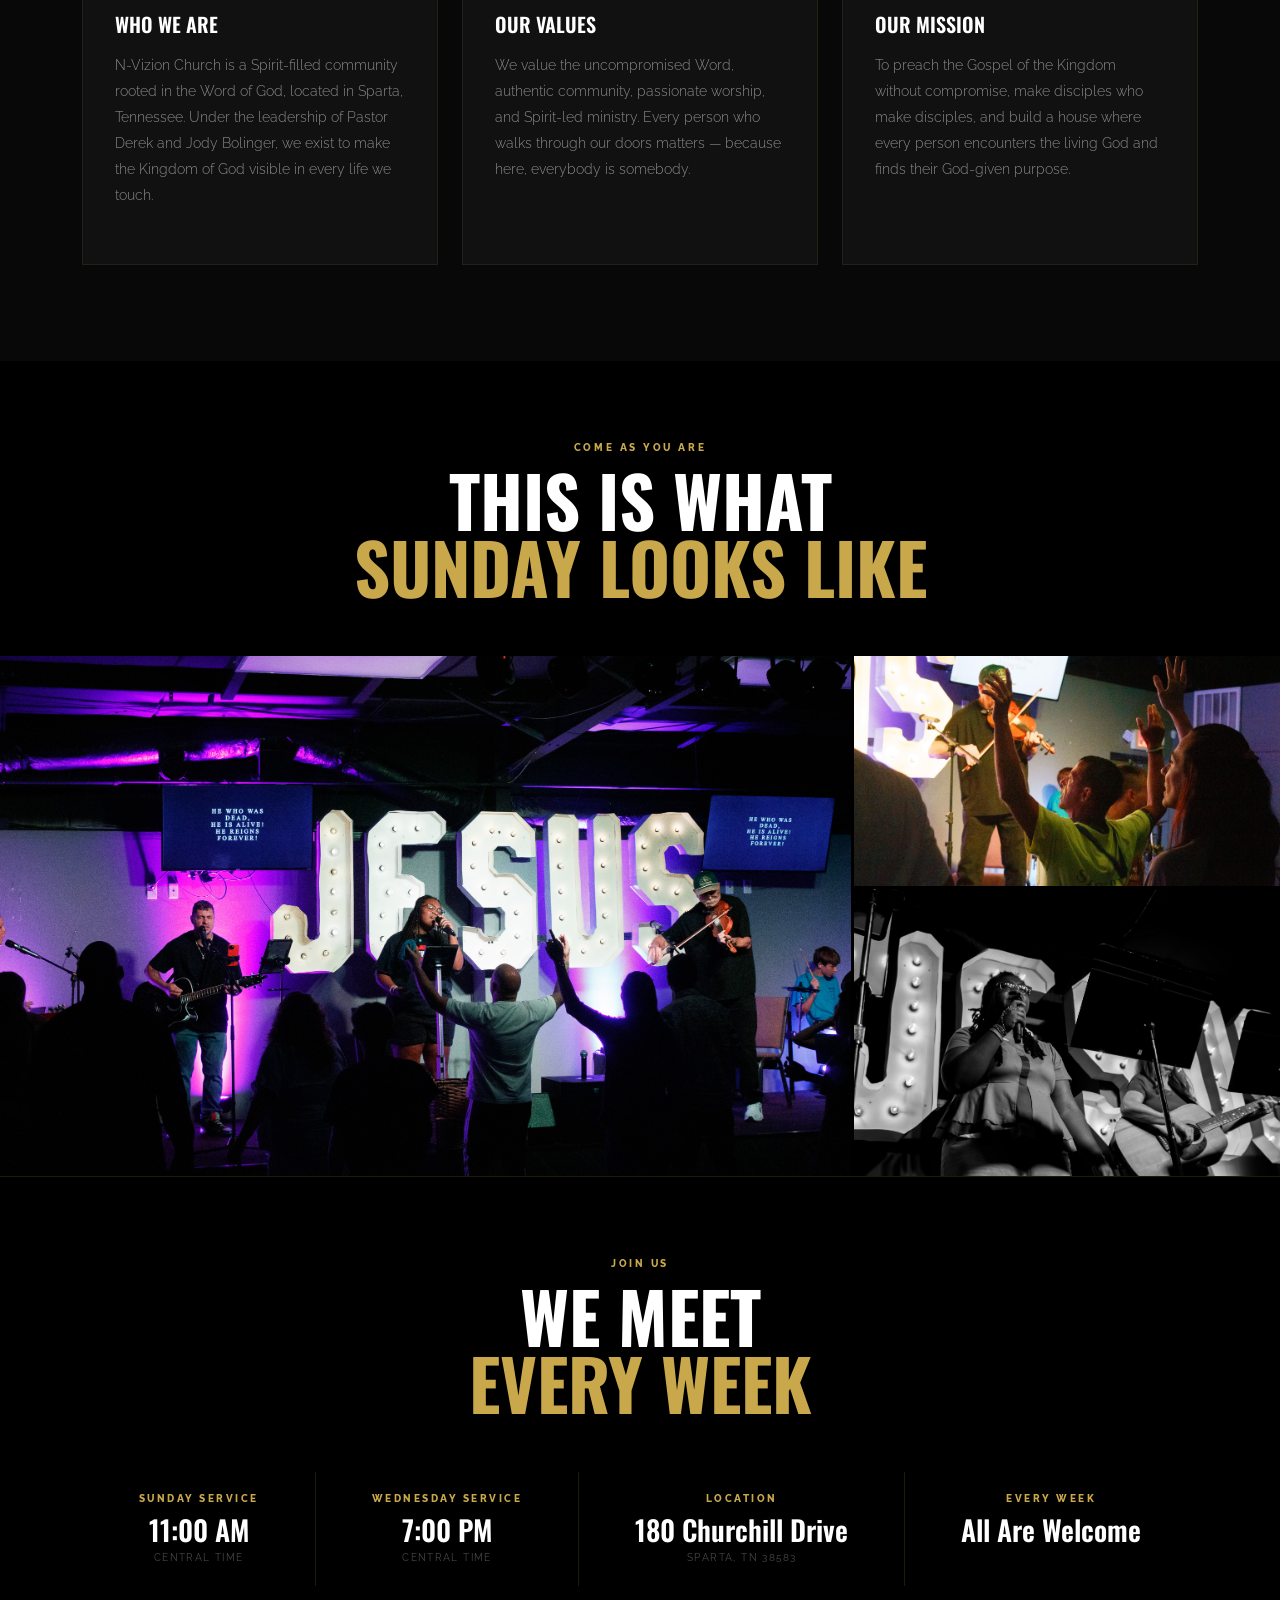
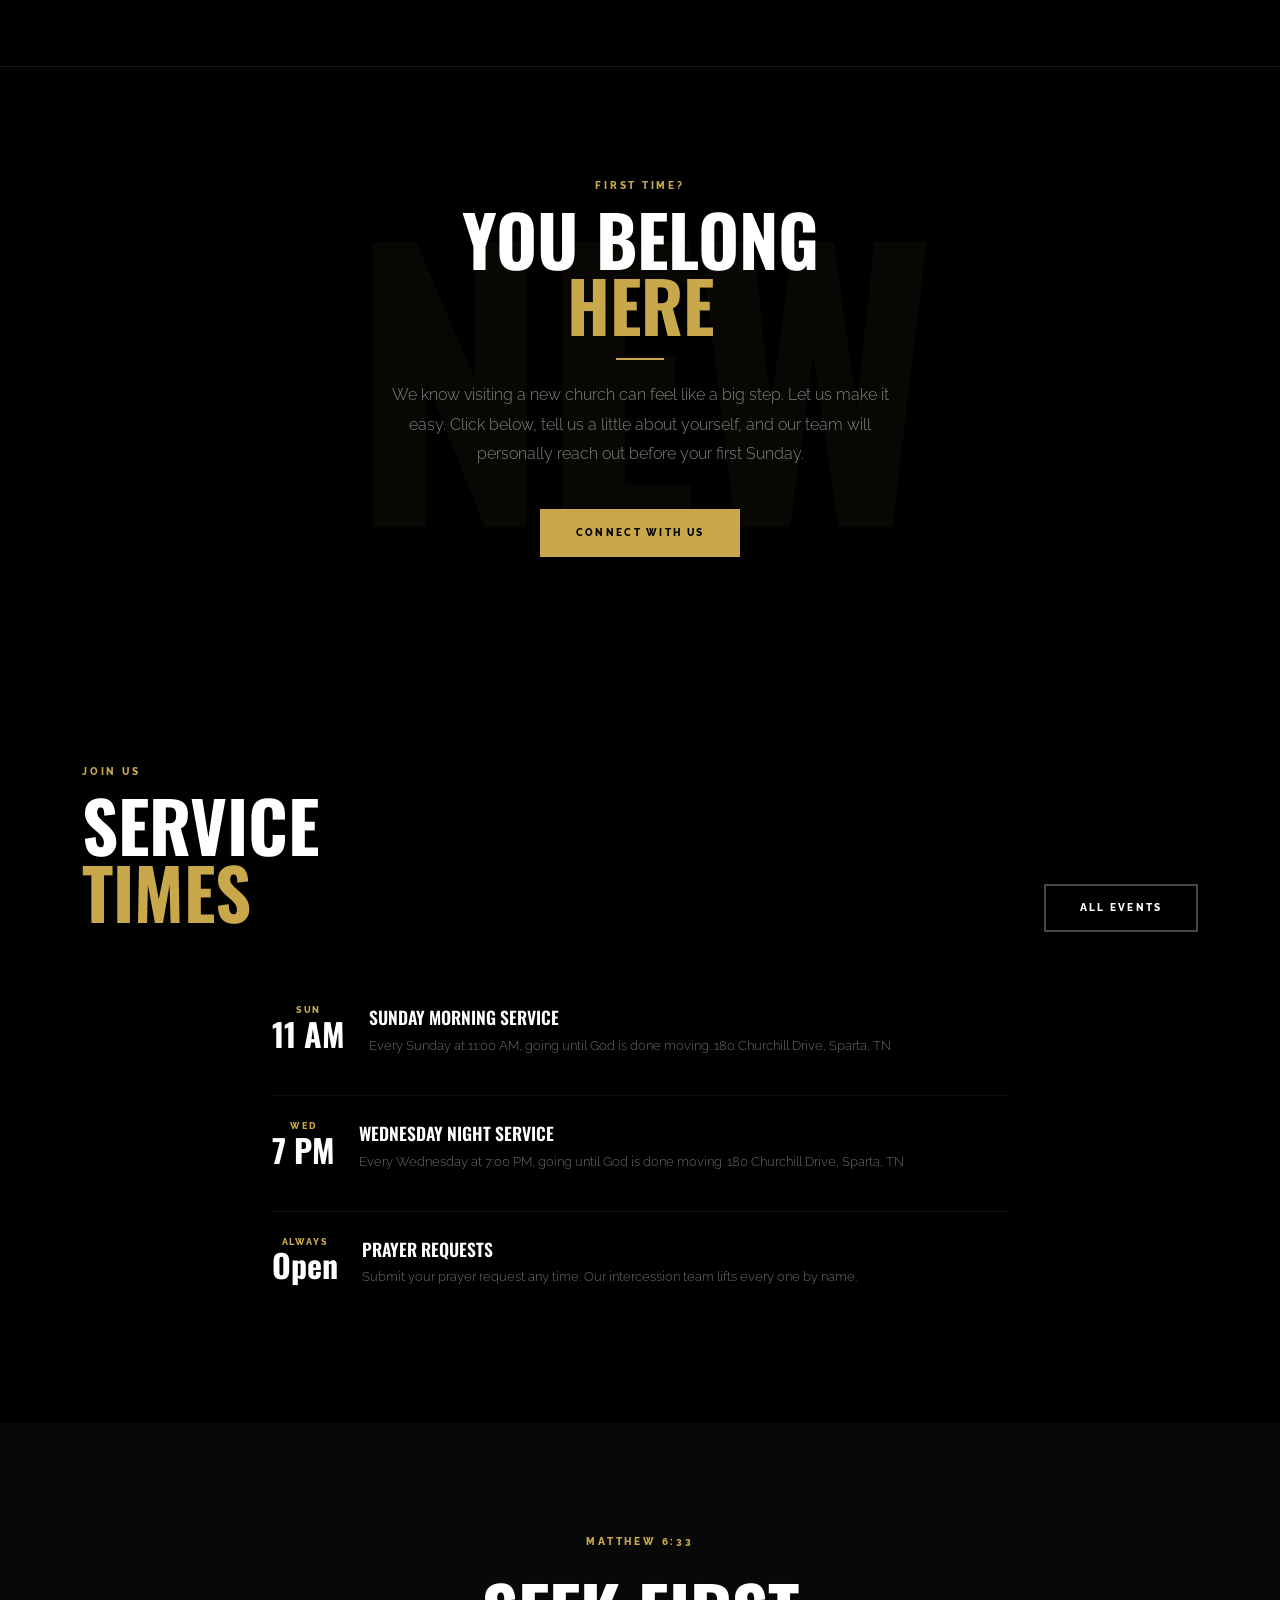
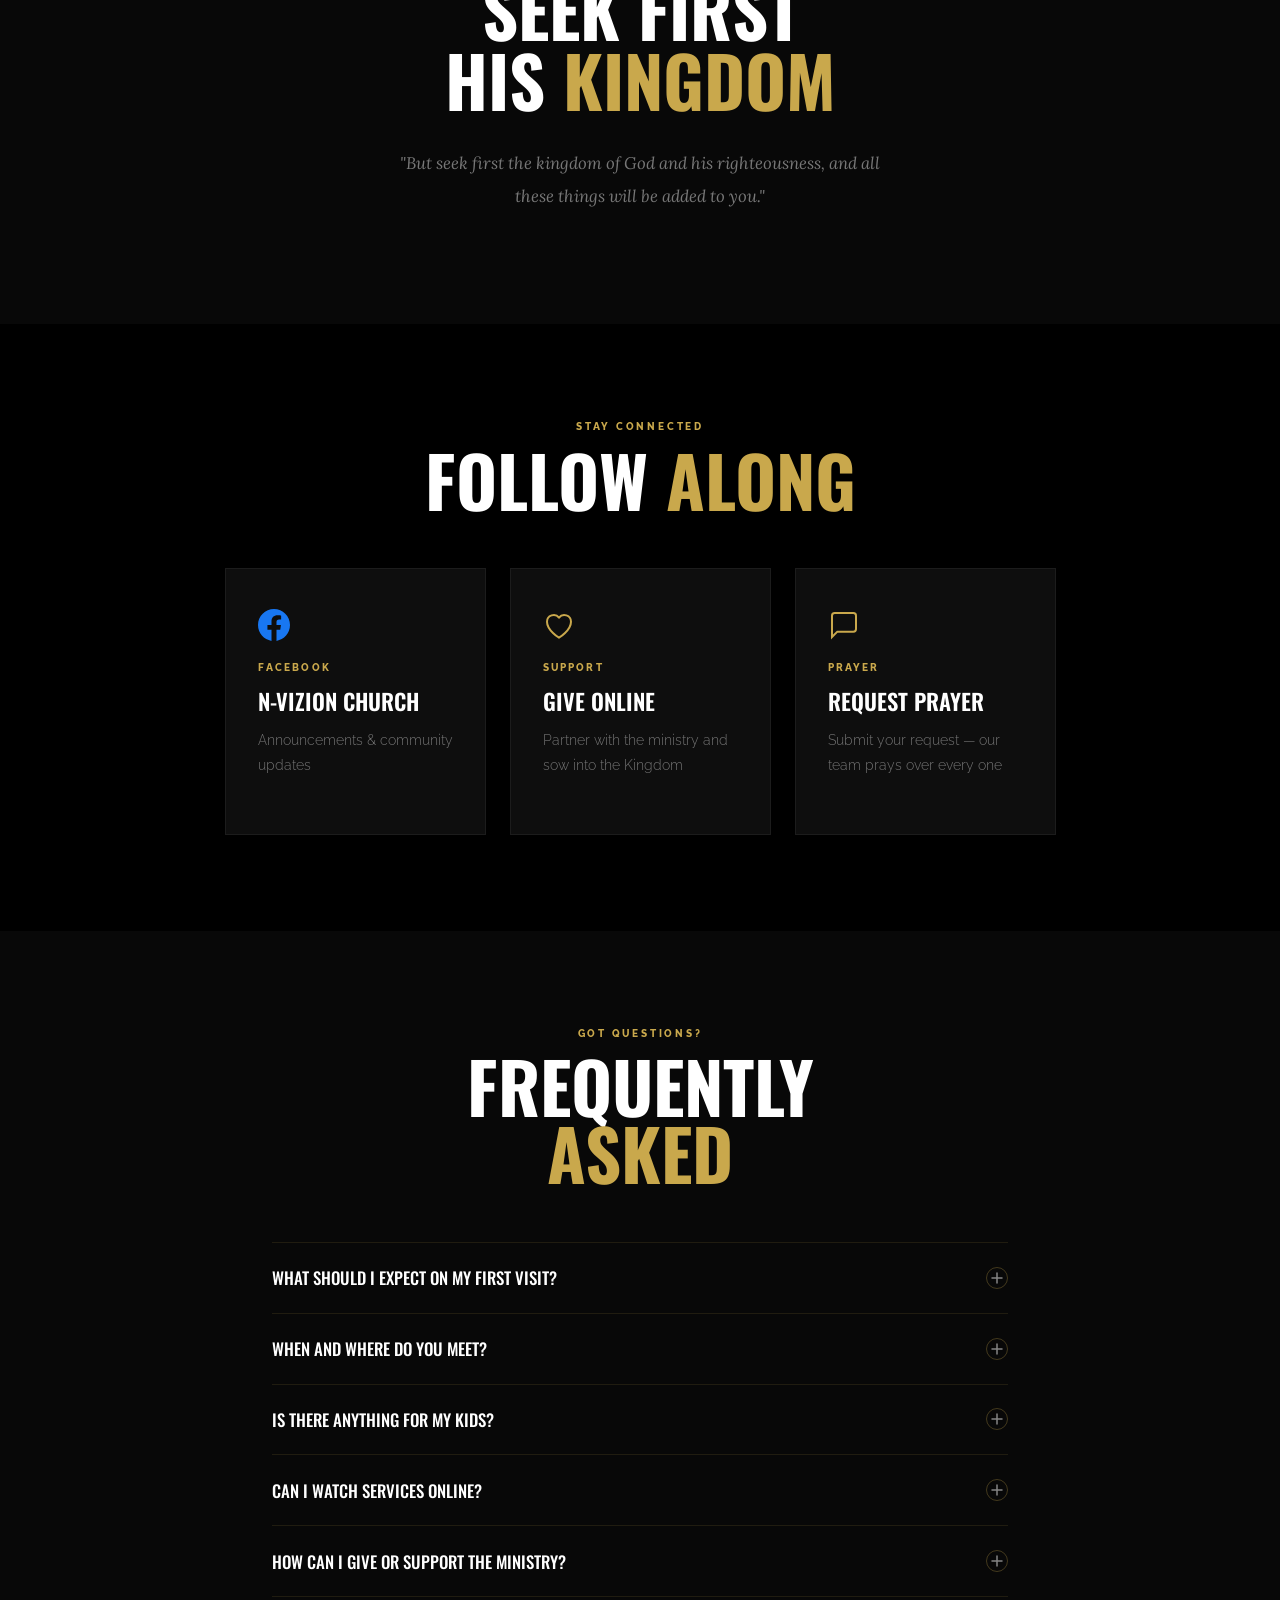
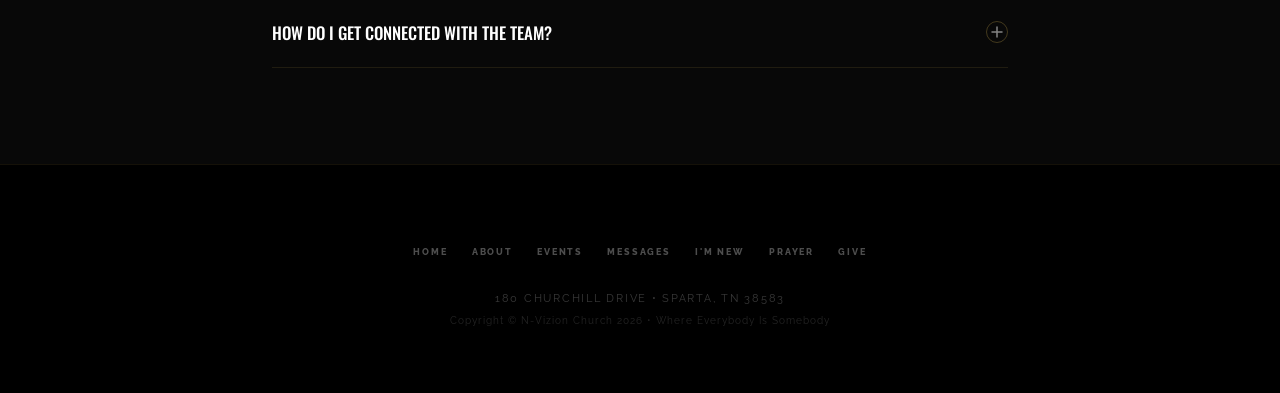
==== commit 0efadd77: "Fixed formatting issues" ====
--- a/index.html
+++ b/index.html
@@ -13,12 +13,11 @@
        BASE
     ───────────────────────────────────────── */
     *, *::before, *::after { box-sizing: border-box; margin: 0; padding: 0; }
-    html { scroll-behavior: smooth; }
+    html { scroll-behavior: smooth; overflow-x: hidden; }
     body {
         background: #000;
         color: #fff;
         font-family: 'Raleway', sans-serif;
-        overflow-x: hidden;
     }
 
     /* ─────────────────────────────────────────
@@ -26,16 +25,16 @@
     ───────────────────────────────────────── */
     .reveal {
         opacity: 0;
-        transform: translateY(48px);
-        transition: opacity 0.85s cubic-bezier(.16,1,.3,1), transform 0.85s cubic-bezier(.16,1,.3,1);
-    }
-    .reveal.delay-1 { transition-delay: 0.1s; }
-    .reveal.delay-2 { transition-delay: 0.2s; }
-    .reveal.delay-3 { transition-delay: 0.35s; }
-    .reveal.delay-4 { transition-delay: 0.5s; }
+        transform: translateY(24px);
+        transition: opacity 0.75s cubic-bezier(.16,1,.3,1), transform 0.75s cubic-bezier(.16,1,.3,1);
+    }
+    .reveal.delay-1 { transition-delay: 0.08s; }
+    .reveal.delay-2 { transition-delay: 0.16s; }
+    .reveal.delay-3 { transition-delay: 0.28s; }
+    .reveal.delay-4 { transition-delay: 0.4s; }
     .reveal.visible { opacity: 1; transform: translateY(0); }
-    .reveal-left  { opacity: 0; transform: translateX(-48px); transition: opacity 0.85s cubic-bezier(.16,1,.3,1), transform 0.85s cubic-bezier(.16,1,.3,1); }
-    .reveal-right { opacity: 0; transform: translateX(48px);  transition: opacity 0.85s cubic-bezier(.16,1,.3,1), transform 0.85s cubic-bezier(.16,1,.3,1); }
+    .reveal-left  { opacity: 0; transform: translateX(-32px); transition: opacity 0.75s cubic-bezier(.16,1,.3,1), transform 0.75s cubic-bezier(.16,1,.3,1); }
+    .reveal-right { opacity: 0; transform: translateX(32px);  transition: opacity 0.75s cubic-bezier(.16,1,.3,1), transform 0.75s cubic-bezier(.16,1,.3,1); }
     .reveal-left.visible, .reveal-right.visible { opacity: 1; transform: translate(0); }
 
     /* ─── NAV ─── */
@@ -96,10 +95,10 @@
     }
     .hero-headline em { font-style: normal; color: #c9a84c; }
     .hero-sub {
-        font-family: 'Lora', serif; font-style: italic;
-        font-size: clamp(0.88rem, 1.8vw, 1.05rem);
+        font-family: 'Raleway', sans-serif; font-weight: 300;
+        font-size: clamp(0.9rem, 1.8vw, 1.05rem);
         color: rgba(255,255,255,0.5);
-        max-width: 500px; line-height: 1.8; margin-bottom: 2.5rem;
+        max-width: 500px; line-height: 1.85; margin-bottom: 2.5rem;
     }
     .hero-ctas { display: flex; gap: 1rem; flex-wrap: wrap; }
     .btn-gold {
@@ -107,9 +106,10 @@
         font-size: 0.65rem; letter-spacing: 0.22em; text-transform: uppercase;
         color: #000; background: #c9a84c; border: 2px solid #c9a84c;
         padding: 0.9rem 2.1rem; text-decoration: none;
-        transition: background 0.2s, transform 0.15s;
-    }
-    .btn-gold:hover { background: #e8c86a; border-color: #e8c86a; color: #000; transform: translateY(-2px); }
+        transition: background 0.2s, border-color 0.2s;
+    }
+    .btn-gold:hover { background: #e8c86a; border-color: #e8c86a; color: #000; }
+    .btn-gold:active { transform: scale(0.97); }
     .btn-outline-gold {
         display: inline-block; font-weight: 800;
         font-size: 0.65rem; letter-spacing: 0.22em; text-transform: uppercase;
@@ -118,6 +118,7 @@
         transition: border-color 0.2s, color 0.2s;
     }
     .btn-outline-gold:hover { border-color: #c9a84c; color: #c9a84c; }
+    .btn-outline-gold:active { transform: scale(0.97); }
     /* scroll indicator */
     .scroll-indicator {
         position: absolute; bottom: 1.75rem; left: 50%; transform: translateX(-50%);
@@ -145,7 +146,7 @@
     }
     .section-title em { font-style: normal; color: #c9a84c; }
     .section-body {
-        font-family: 'Lora', serif; font-size: 1rem;
+        font-family: 'Raleway', sans-serif; font-weight: 300; font-size: 1rem;
         color: rgba(255,255,255,0.5); line-height: 1.85;
     }
     .gold-line {
@@ -178,9 +179,9 @@
     .pillar-card {
         background: #111; border: 1px solid rgba(201,168,76,0.1);
         padding: 2.5rem 2rem; height: 100%;
-        transition: border-color 0.3s, transform 0.25s;
-    }
-    .pillar-card:hover { border-color: rgba(201,168,76,0.45); transform: translateY(-5px); }
+        transition: border-color 0.3s;
+    }
+    .pillar-card:hover { border-color: rgba(201,168,76,0.45); }
     .pillar-number {
         font-family: 'Oswald', sans-serif; font-weight: 700;
         font-size: 3.5rem; color: rgba(201,168,76,0.12);
@@ -192,8 +193,8 @@
         margin-bottom: 0.85rem;
     }
     .pillar-body {
-        font-family: 'Lora', serif; font-size: 0.92rem;
-        color: rgba(255,255,255,0.45); line-height: 1.8;
+        font-family: 'Raleway', sans-serif; font-weight: 300; font-size: 0.9rem;
+        color: rgba(255,255,255,0.5); line-height: 1.8;
     }
 
     /* ─────────────────────────────────────────
@@ -285,8 +286,8 @@
         line-height: 1.2; margin-bottom: 0.6rem;
     }
     .message-card .mc-desc {
-        font-family: 'Lora', serif; font-size: 0.85rem;
-        color: rgba(255,255,255,0.38); line-height: 1.7;
+        font-family: 'Raleway', sans-serif; font-weight: 300; font-size: 0.85rem;
+        color: rgba(255,255,255,0.42); line-height: 1.7;
     }
     .mc-icon {
         width: 36px; height: 36px; margin-bottom: 1rem;
@@ -318,8 +319,8 @@
         margin-bottom: 0.3rem;
     }
     .event-info .ei-desc {
-        font-size: 0.82rem; color: rgba(255,255,255,0.38);
-        font-family: 'Lora', serif; font-style: italic;
+        font-size: 0.82rem; color: rgba(255,255,255,0.42);
+        font-family: 'Raleway', sans-serif; font-weight: 300;
     }
 
     /* ─────────────────────────────────────────
@@ -339,8 +340,8 @@
     .scripture-section .sc-verse em { font-style: normal; color: #c9a84c; }
     .scripture-section .sc-text {
         font-family: 'Lora', serif; font-style: italic;
-        font-size: 1rem; color: rgba(255,255,255,0.4);
-        max-width: 500px; margin: 0 auto; line-height: 1.9;
+        font-size: 1.05rem; color: rgba(255,255,255,0.45);
+        max-width: 520px; margin: 0 auto; line-height: 1.95;
     }
 
     /* ─────────────────────────────────────────
@@ -364,8 +365,8 @@
         margin-bottom: 0.65rem;
     }
     .connect-card .cc-desc {
-        font-family: 'Lora', serif; font-size: 0.88rem;
-        color: rgba(255,255,255,0.4); line-height: 1.75;
+        font-family: 'Raleway', sans-serif; font-weight: 300; font-size: 0.88rem;
+        color: rgba(255,255,255,0.42); line-height: 1.75;
     }
 
     /* ─────────────────────────────────────────
@@ -398,8 +399,8 @@
     .faq-toggle svg path { stroke: rgba(255,255,255,0.5); }
     .faq-item.open .faq-toggle svg path { stroke: #000; }
     .faq-answer {
-        font-family: 'Lora', serif; font-size: 0.92rem;
-        color: rgba(255,255,255,0.45); line-height: 1.85;
+        font-family: 'Raleway', sans-serif; font-weight: 300; font-size: 0.9rem;
+        color: rgba(255,255,255,0.5); line-height: 1.85;
         max-height: 0; overflow: hidden;
         transition: max-height 0.4s ease, padding 0.3s ease;
         padding-top: 0;
@@ -476,7 +477,7 @@
     <div class="hero-content">
         <p class="hero-eyebrow reveal delay-1">Sparta, Tennessee &mdash; Sundays at 11 AM</p>
         <h1 class="hero-headline reveal delay-2">Preaching<br>the <em>Kingdom</em></h1>
-        <p class="hero-sub reveal delay-3">At N-Vizion Church we are unapologetically committed to the uncompromised Word of God — every season, every service, every message.</p>
+        <p class="hero-sub reveal delay-3">At N-Vizion Church we are unapologetically committed to the uncompromised Word of God. Every season, every service, every message.</p>
         <div class="hero-ctas reveal delay-4">
             <a class="btn-gold" href="newcomers.html">I'm New Here</a>
             <a class="btn-outline-gold" href="Media.html">Watch &amp; Listen</a>
@@ -625,7 +626,7 @@
                     </div>
                     <div class="event-info">
                         <div class="ei-title">Sunday Morning Service</div>
-                        <p class="ei-desc">Every Sunday at 11:00 AM &mdash; until God is done moving. 180 Churchill Drive, Sparta, TN</p>
+                        <p class="ei-desc">Every Sunday at 11:00 AM, going until God is done moving. 180 Churchill Drive, Sparta, TN</p>
                     </div>
                 </div>
                 <div class="event-row">
@@ -635,7 +636,7 @@
                     </div>
                     <div class="event-info">
                         <div class="ei-title">Wednesday Night Service</div>
-                        <p class="ei-desc">Every Wednesday at 7:00 PM &mdash; until God is done moving. 180 Churchill Drive, Sparta, TN</p>
+                        <p class="ei-desc">Every Wednesday at 7:00 PM, going until God is done moving. 180 Churchill Drive, Sparta, TN</p>
                     </div>
                 </div>
                 <div class="event-row">
@@ -645,7 +646,7 @@
                     </div>
                     <div class="event-info">
                         <div class="ei-title">Prayer Requests</div>
-                        <p class="ei-desc">Submit your prayer request any time &mdash; our intercession team lifts every one by name.</p>
+                        <p class="ei-desc">Submit your prayer request any time. Our intercession team lifts every one by name.</p>
                     </div>
                 </div>
             </div>
@@ -776,11 +777,19 @@
 <script>
 // ── Nav toggle ──
 (function(){
-    var nav = document.getElementById('siteNav');
-    window.addEventListener('scroll', function(){ nav.classList.toggle('scrolled', window.scrollY > 40); }, {passive:true});
-    var toggle = document.getElementById('navToggle');
-    var menu = document.getElementById('mobileMenu');
-    if(toggle && menu) toggle.addEventListener('click', function(){ menu.classList.toggle('open'); });
+    function initNav() {
+        var nav = document.getElementById('siteNav');
+        if(nav) window.addEventListener('scroll', function(){ nav.classList.toggle('scrolled', window.scrollY > 40); }, {passive:true});
+        var toggle = document.getElementById('navToggle');
+        var menu = document.getElementById('mobileMenu');
+        if(toggle && menu){
+            toggle.addEventListener('click', function(e){ e.stopPropagation(); menu.classList.toggle('open'); });
+            toggle.addEventListener('touchend', function(e){ e.preventDefault(); menu.classList.toggle('open'); });
+        }
+        // Close menu when a link is tapped
+        if(menu) menu.querySelectorAll('a').forEach(function(a){ a.addEventListener('click', function(){ menu.classList.remove('open'); }); });
+    }
+    if(document.readyState === 'loading'){ document.addEventListener('DOMContentLoaded', initNav); } else { initNav(); }
 })();
 
 // ── Scroll reveal ──
@@ -811,18 +820,5 @@
 });
 </script>
 
-        <script id="shared-nav-js">
-        (function(){
-            var nav = document.getElementById('siteNav');
-            window.addEventListener('scroll', function(){ nav.classList.toggle('scrolled', window.scrollY > 40); }, { passive: true });
-            var toggle = document.getElementById('navToggle');
-            var menu   = document.getElementById('mobileMenu');
-            toggle.addEventListener('click', function(){ menu.classList.toggle('open'); });
-            var observer = new IntersectionObserver(function(entries){
-                entries.forEach(function(e){ if(e.isIntersecting){ e.target.classList.add('visible'); observer.unobserve(e.target); } });
-            }, { threshold: 0.1 });
-            document.querySelectorAll('.reveal').forEach(function(el){ observer.observe(el); });
-        })();
-        </script>
 </body>
 </html>
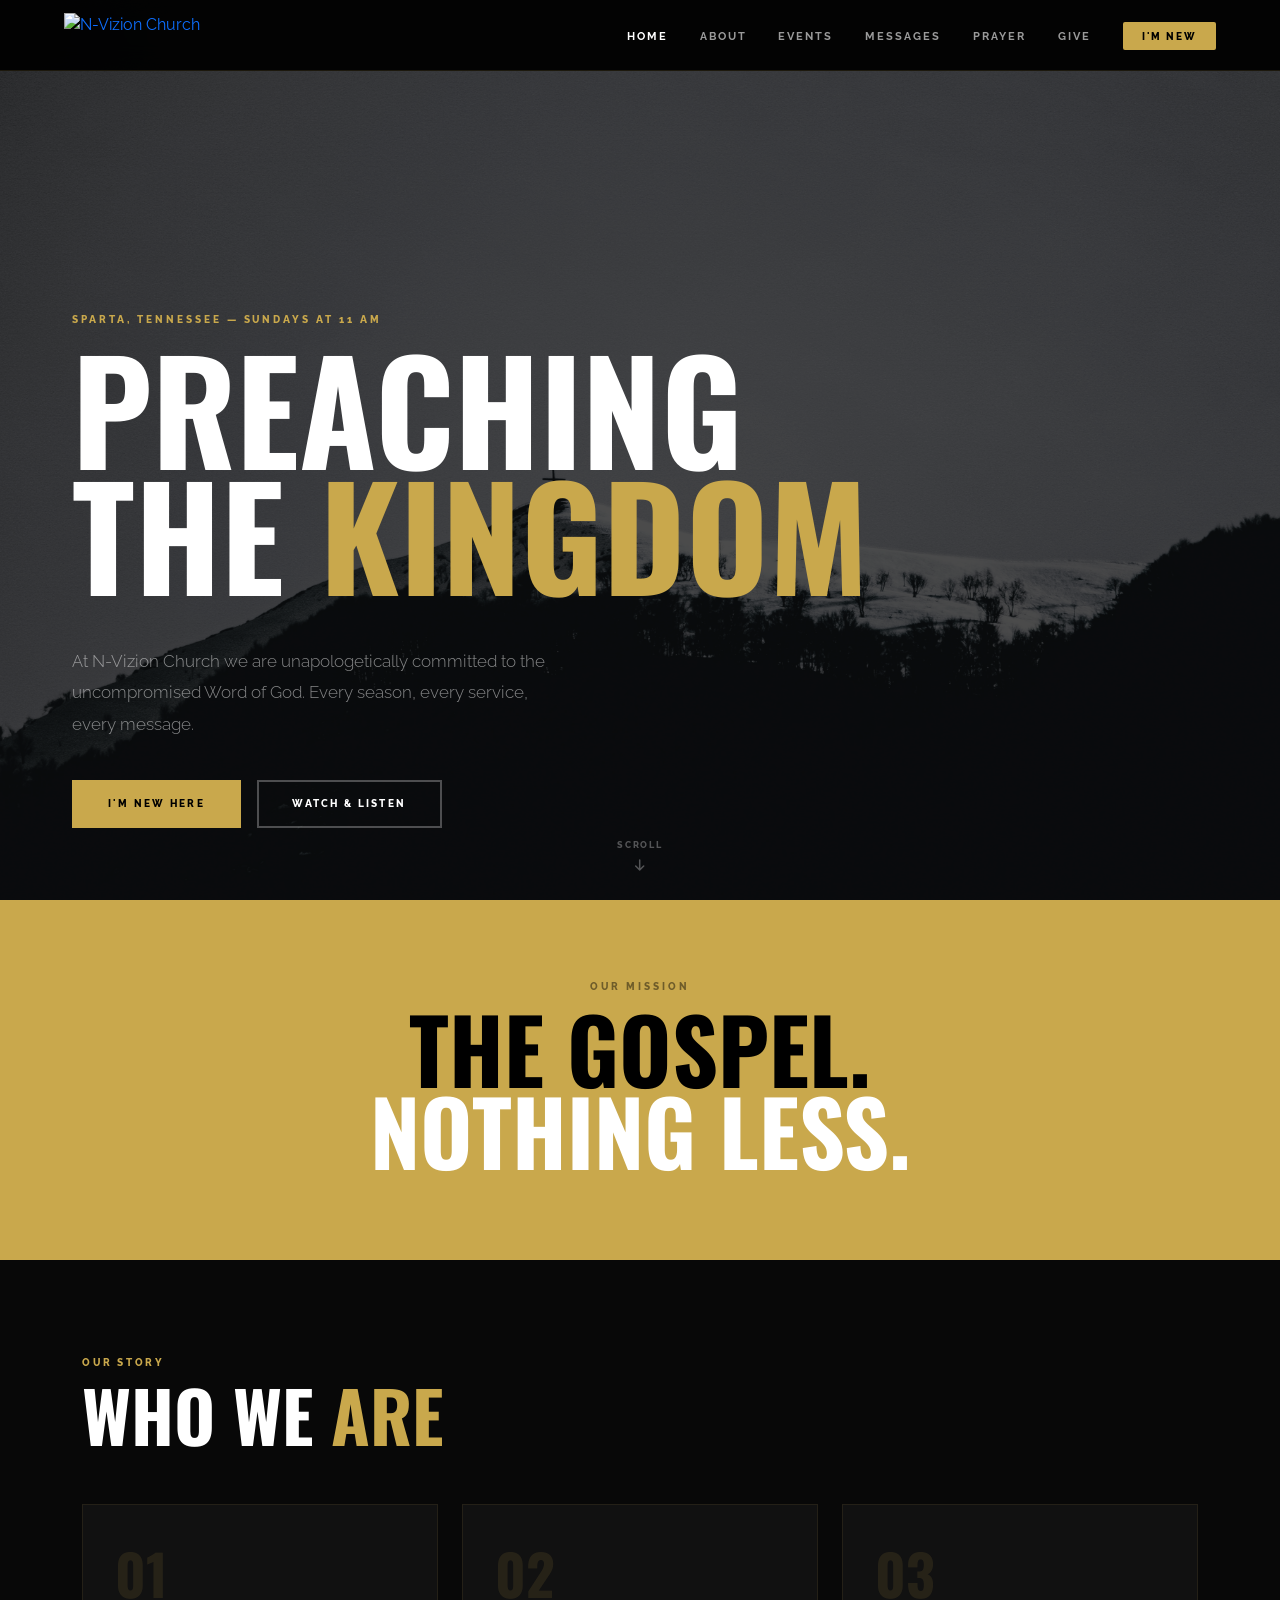
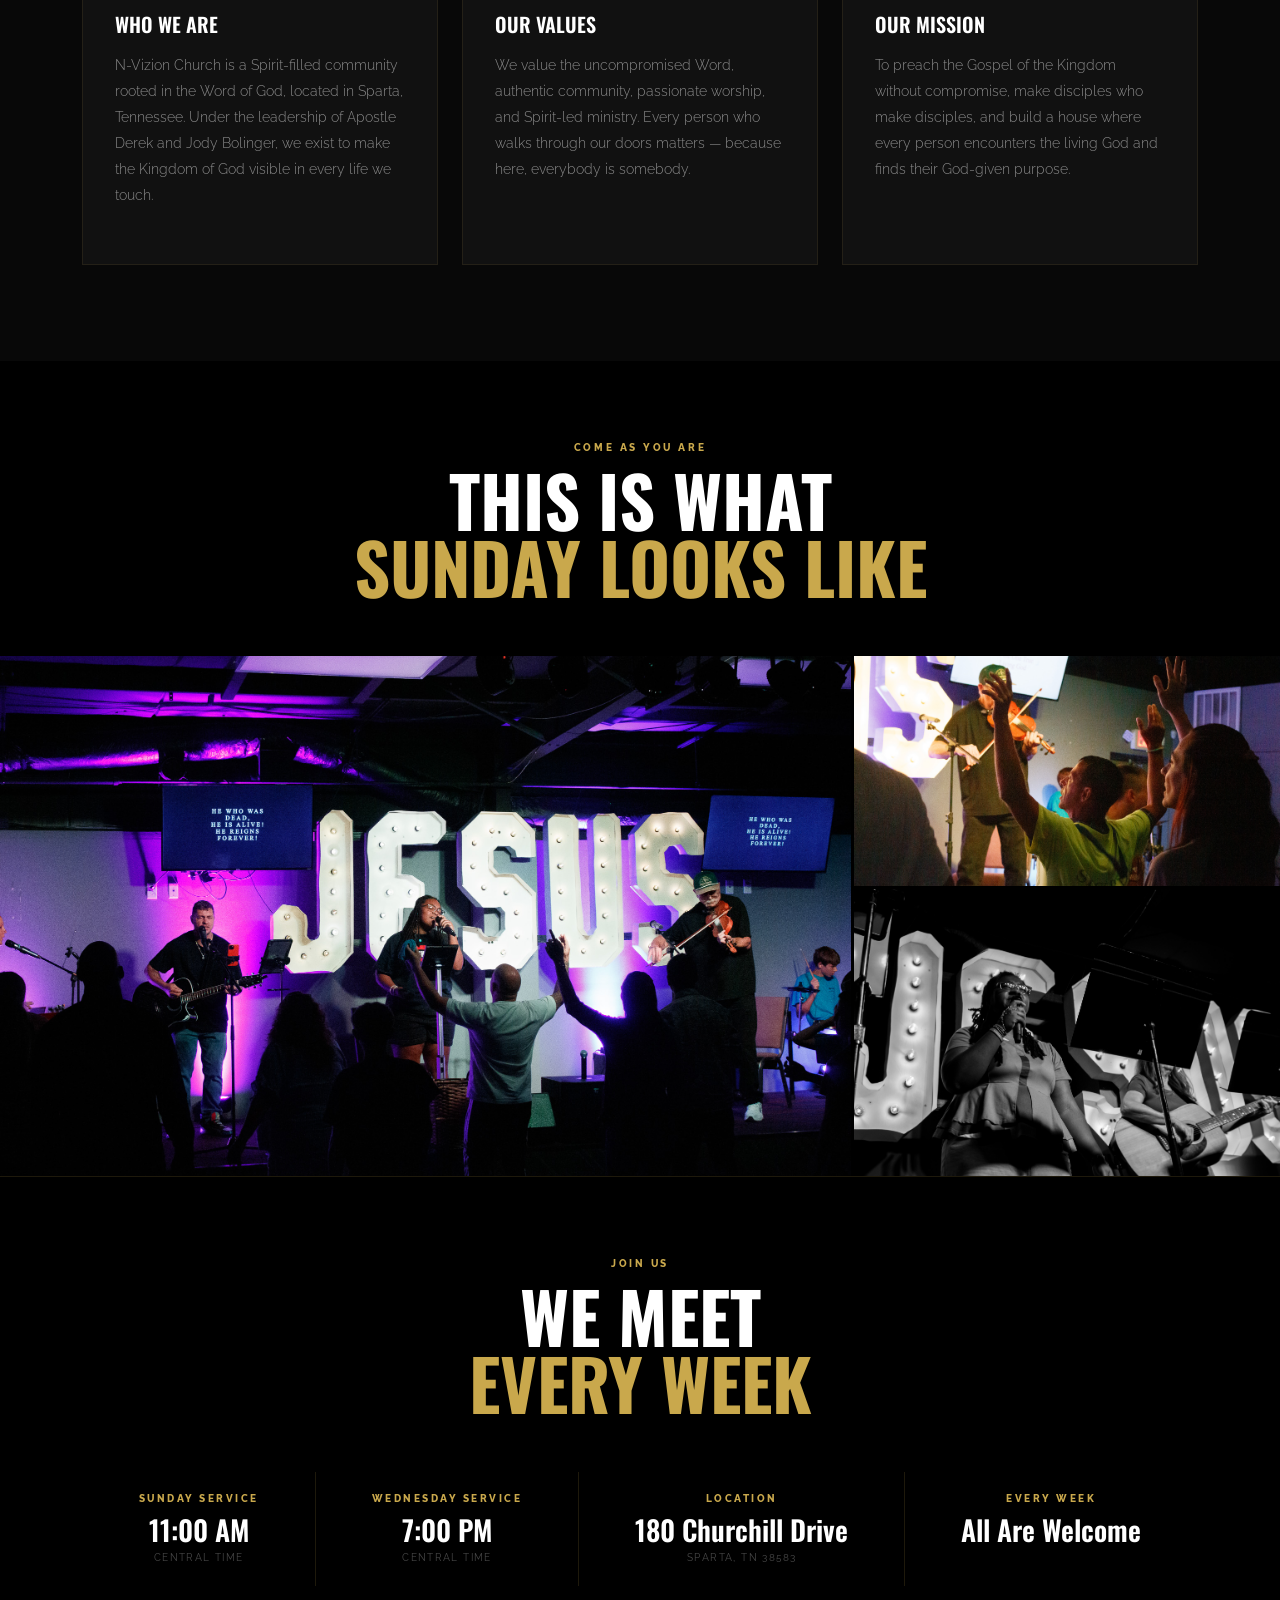
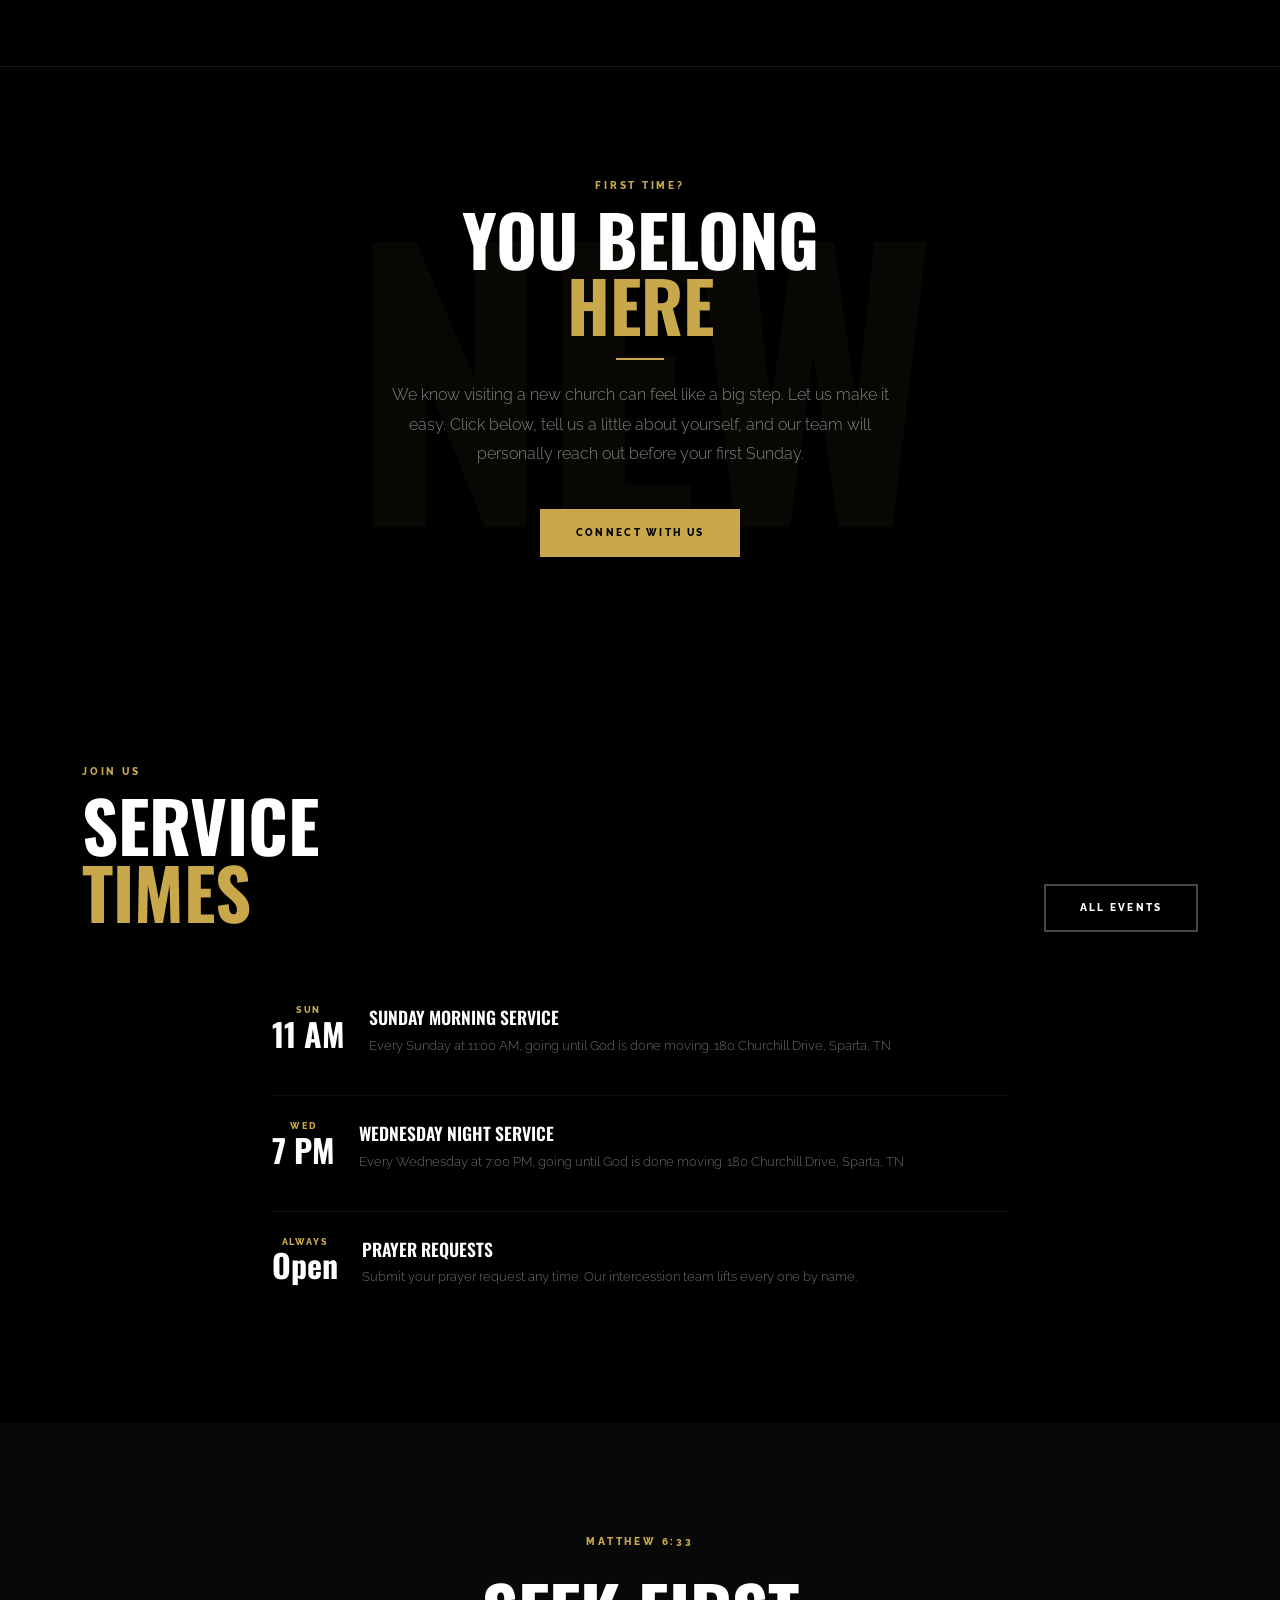
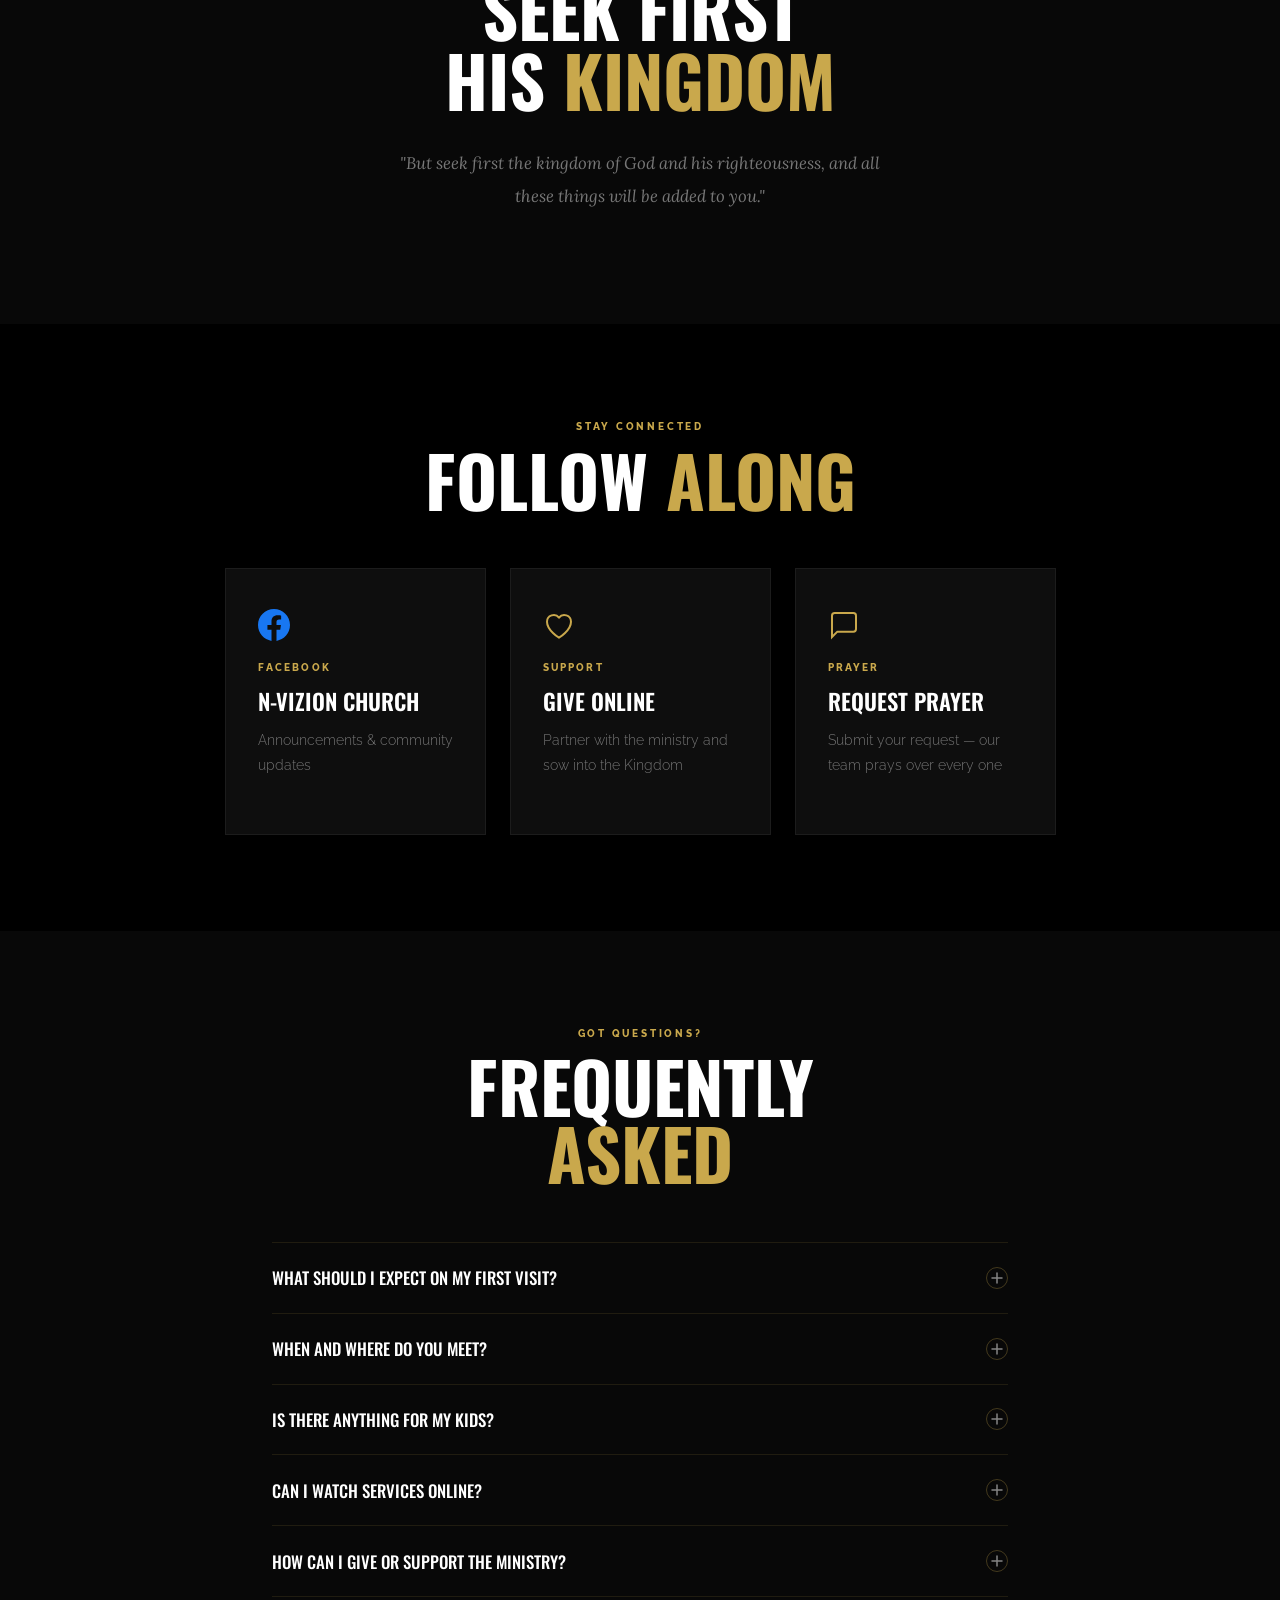
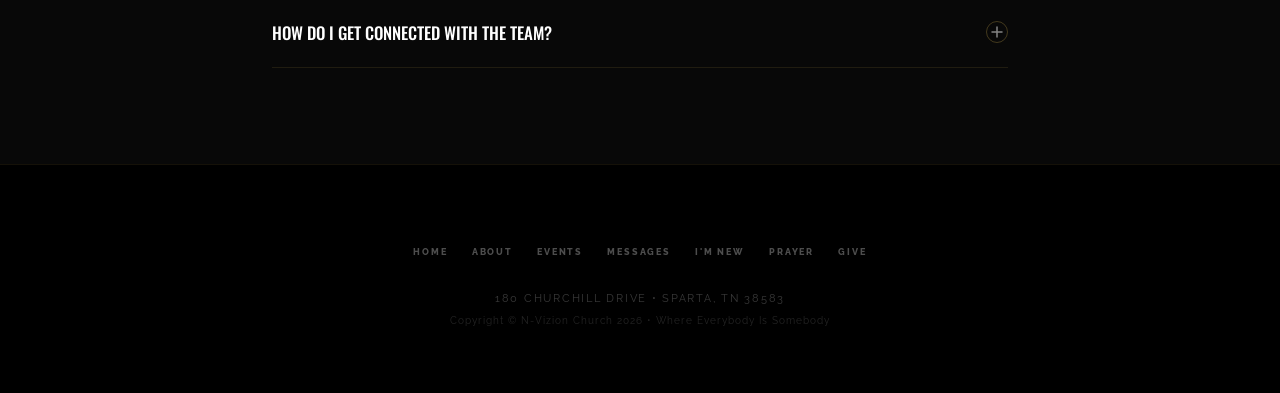
==== commit 74e122b1: "Changed Titles Apostle from Pastor, and added propheties for Jody" ====
--- a/index.html
+++ b/index.html
@@ -509,7 +509,7 @@
                 <div class="pillar-card">
                     <div class="pillar-number">01</div>
                     <div class="pillar-title">Who We Are</div>
-                    <p class="pillar-body">N-Vizion Church is a Spirit-filled community rooted in the Word of God, located in Sparta, Tennessee. Under the leadership of Pastor Derek and Jody Bolinger, we exist to make the Kingdom of God visible in every life we touch.</p>
+                    <p class="pillar-body">N-Vizion Church is a Spirit-filled community rooted in the Word of God, located in Sparta, Tennessee. Under the leadership of Apostle Derek and Jody Bolinger, we exist to make the Kingdom of God visible in every life we touch.</p>
                 </div>
             </div>
             <div class="col-md-4 reveal delay-2">
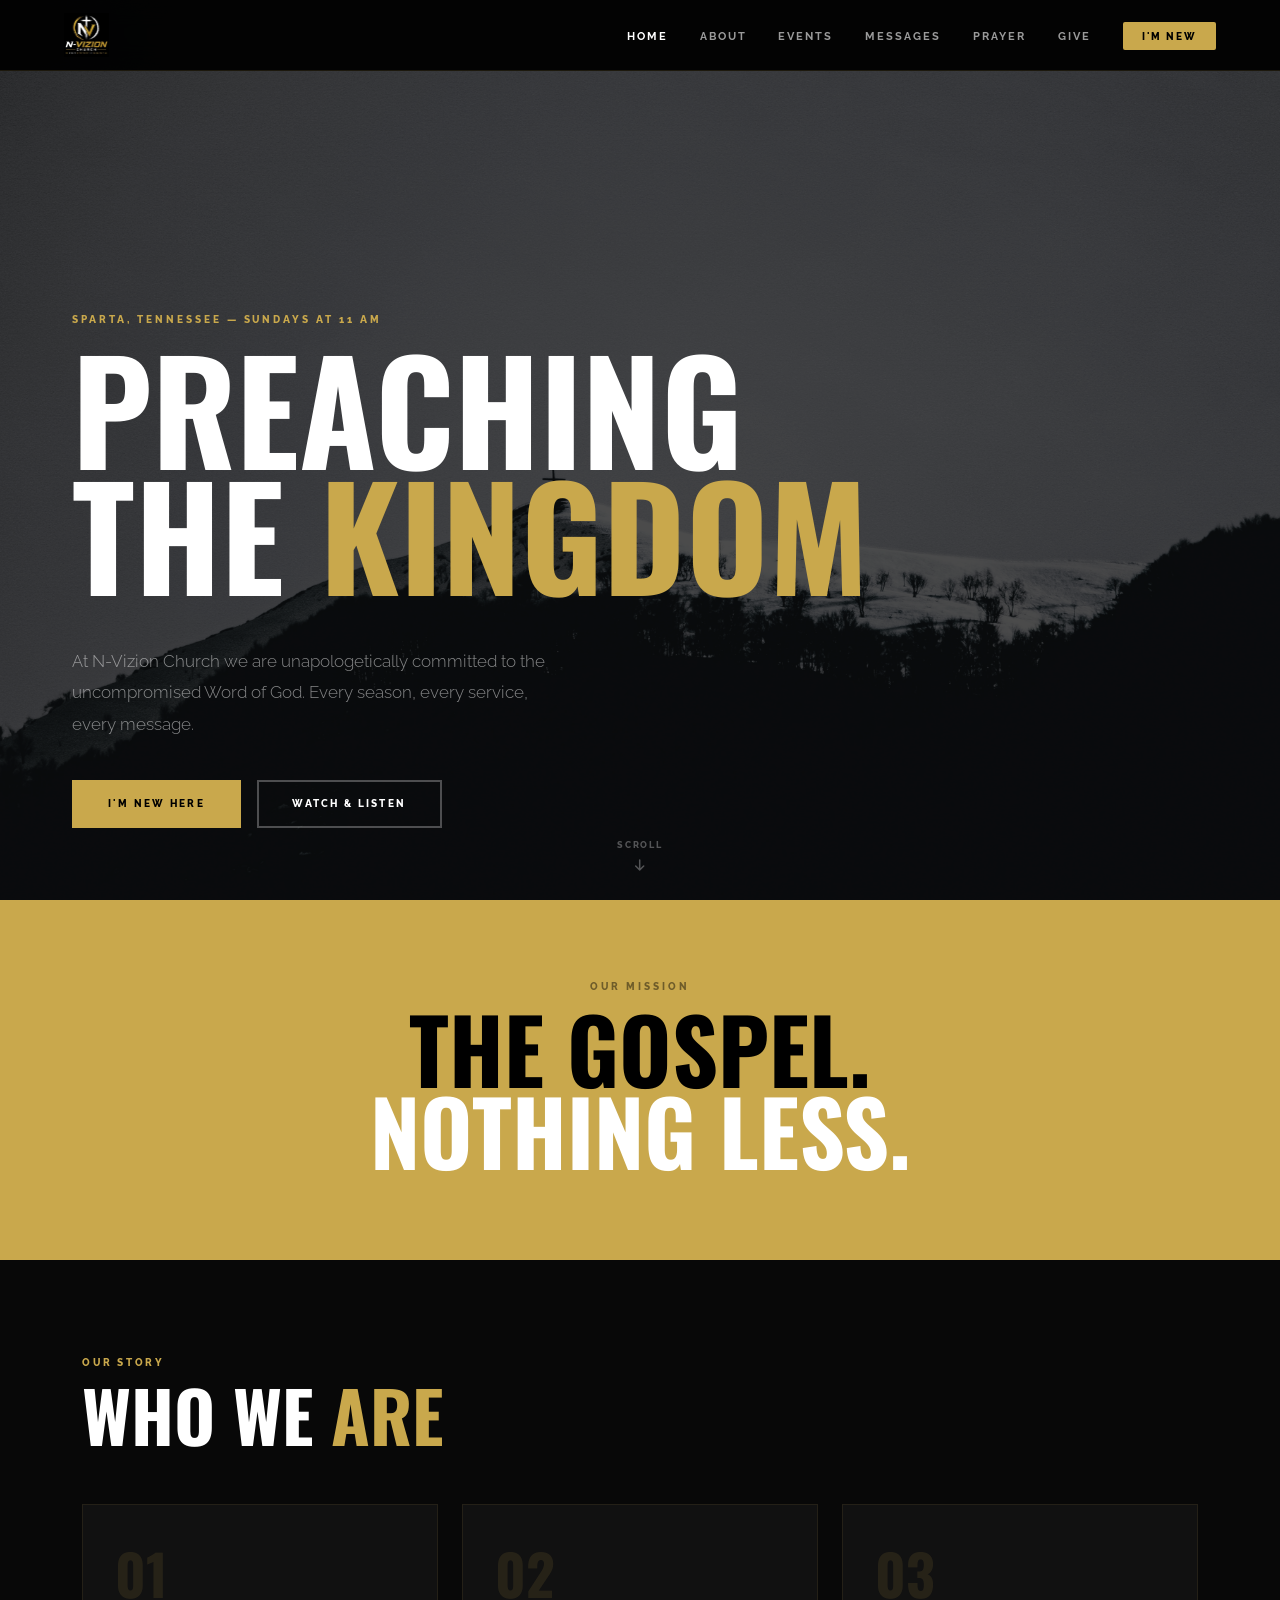
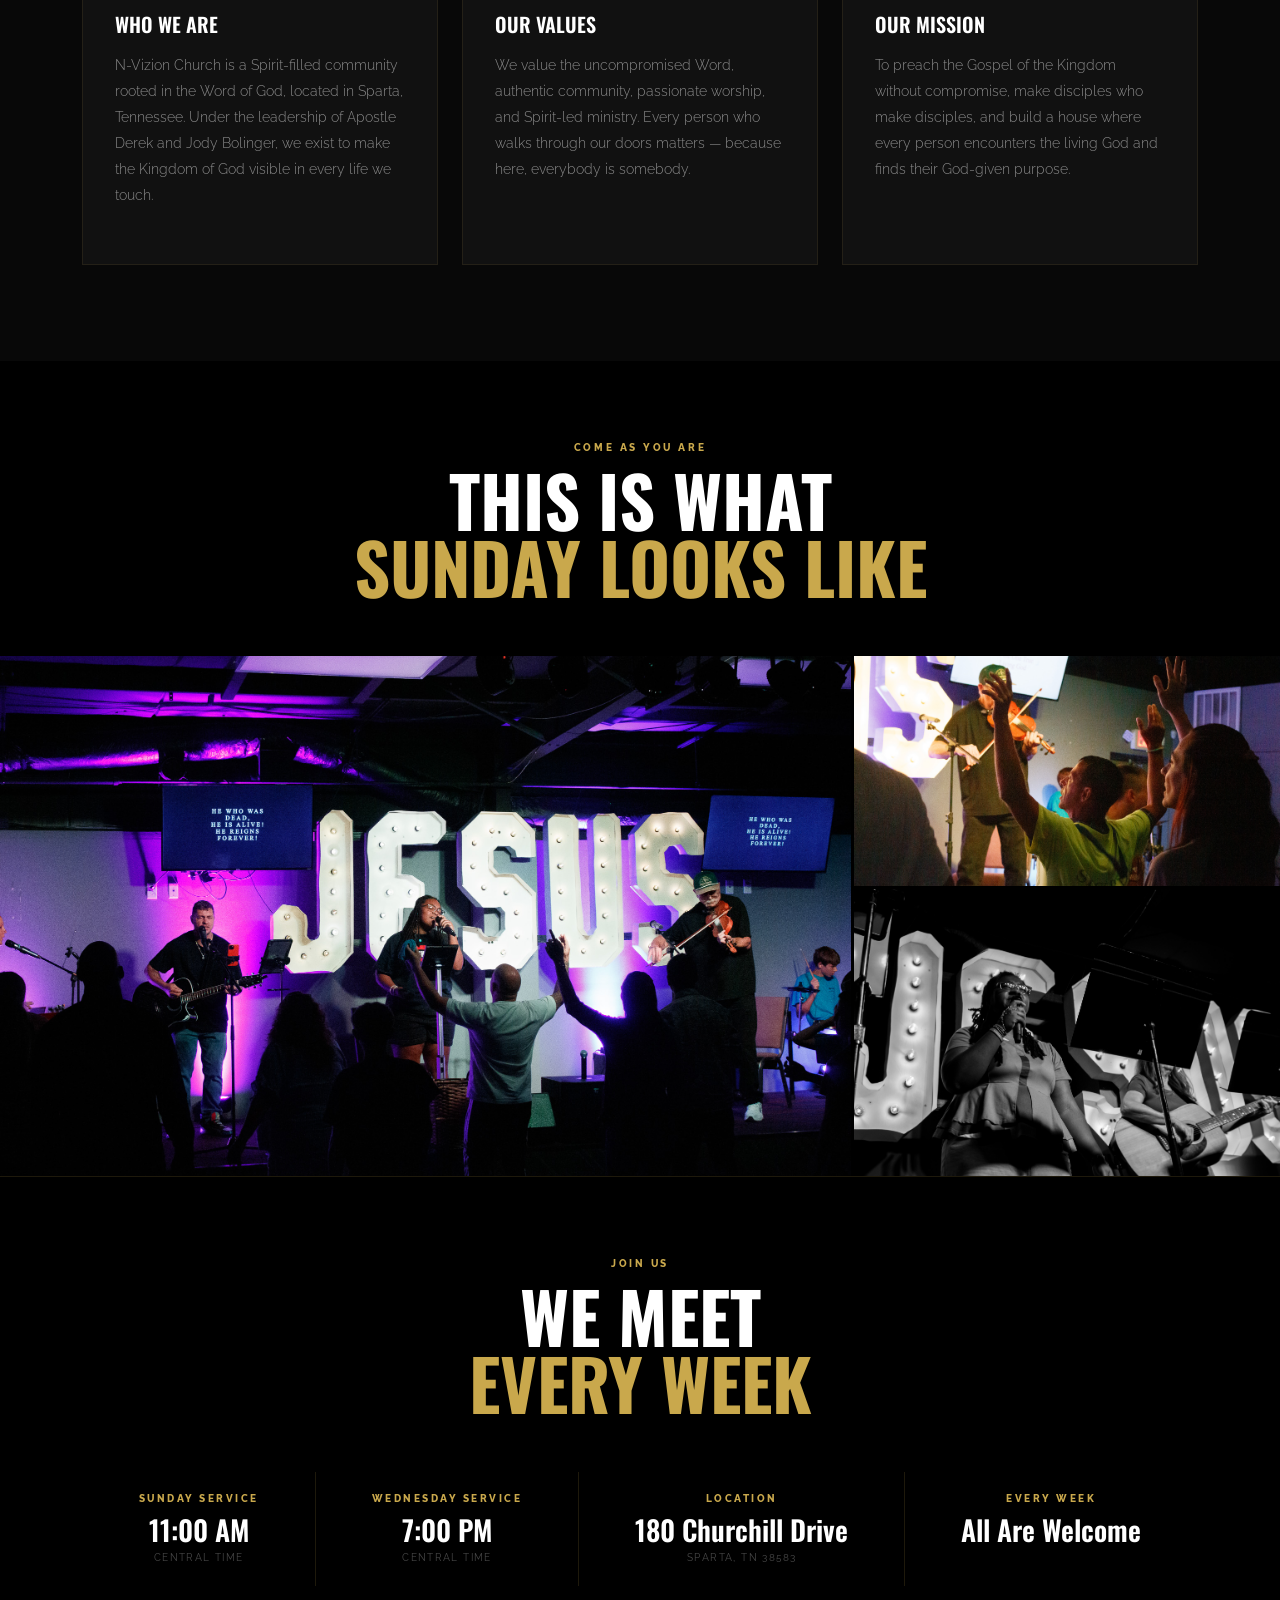
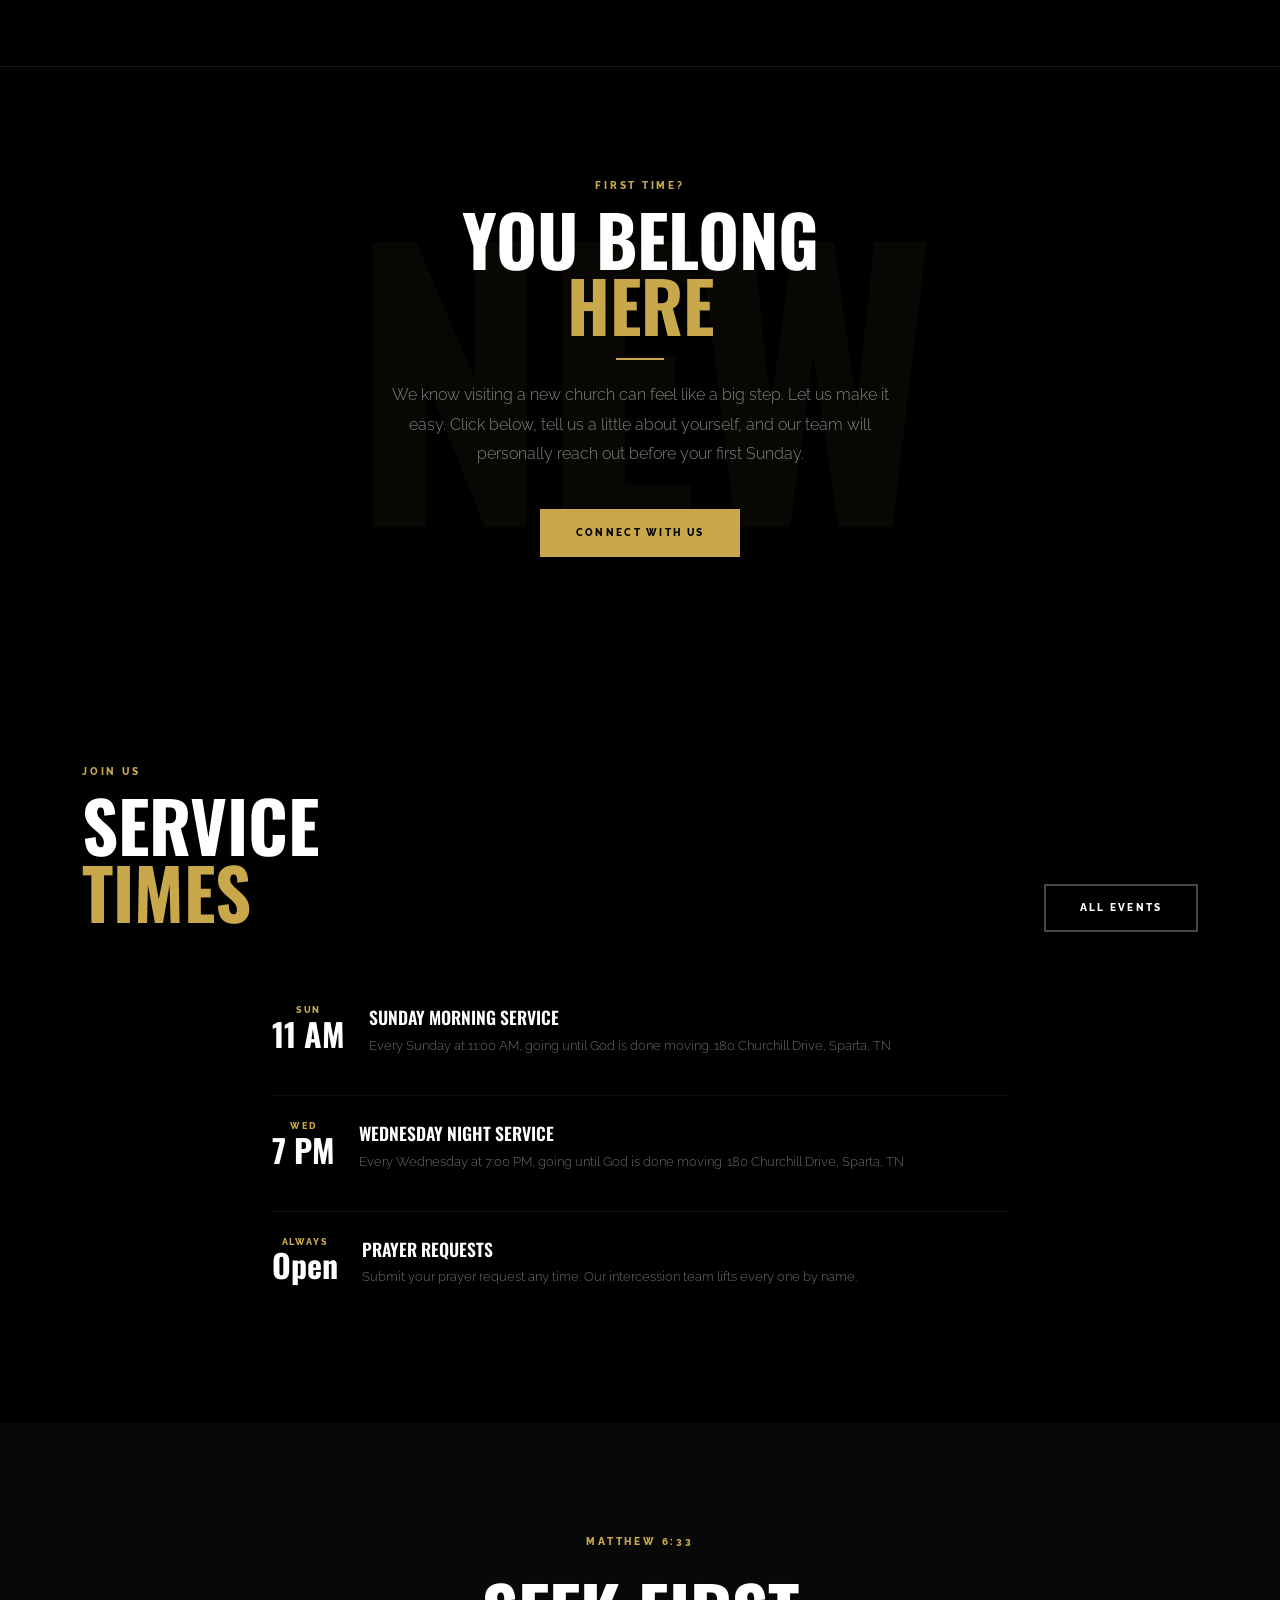
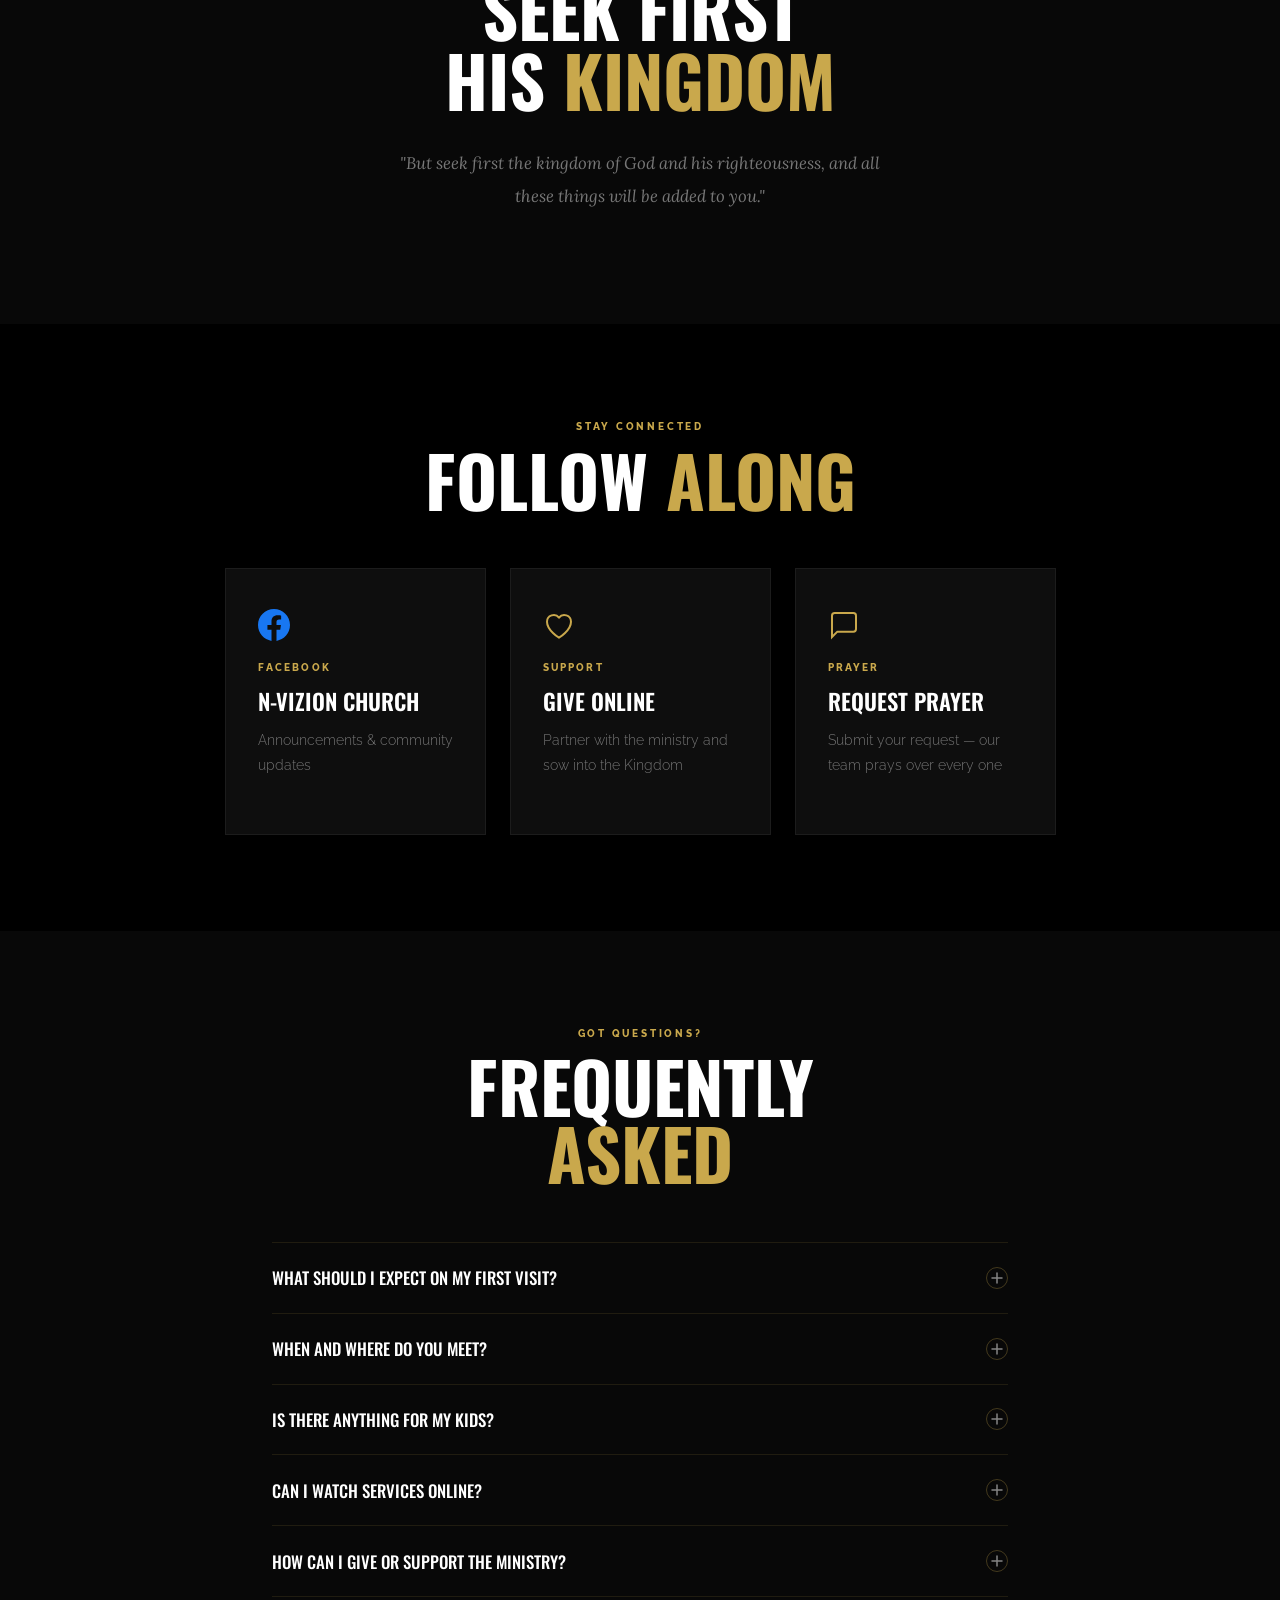
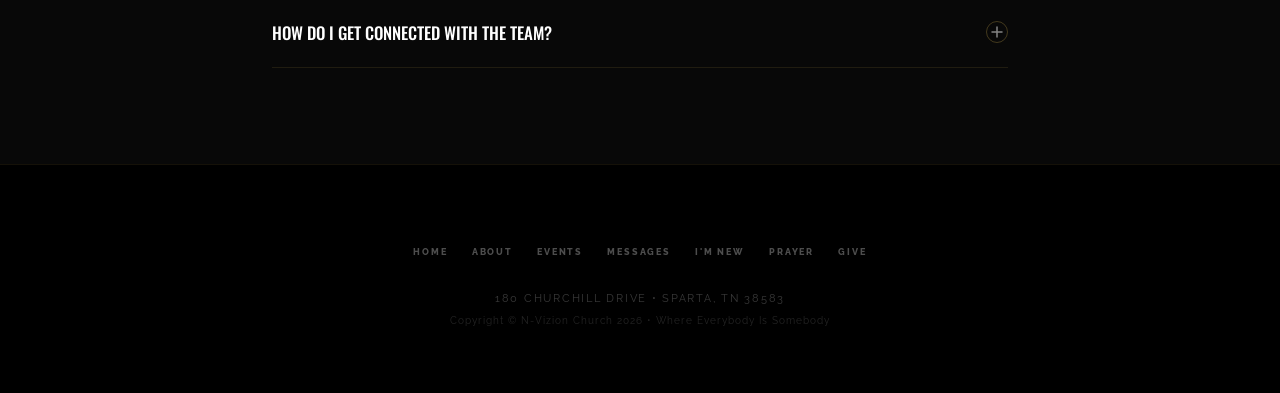
==== commit 4a463e7b: "Fixed Logo Issues" ====
--- a/index.html
+++ b/index.html
@@ -444,7 +444,7 @@
     <div class="nav-inner">
         <div class="nav-logo-wrap">
             <a href="index.html">
-                <img src="assets/img/logo-gold.png" alt="N-Vizion Church" class="nav-logo" />
+                <img src="assets/img/logo-gold.jpg" alt="N-Vizion Church" class="nav-logo" />
             </a>
         </div>
         <ul class="nav-links">
